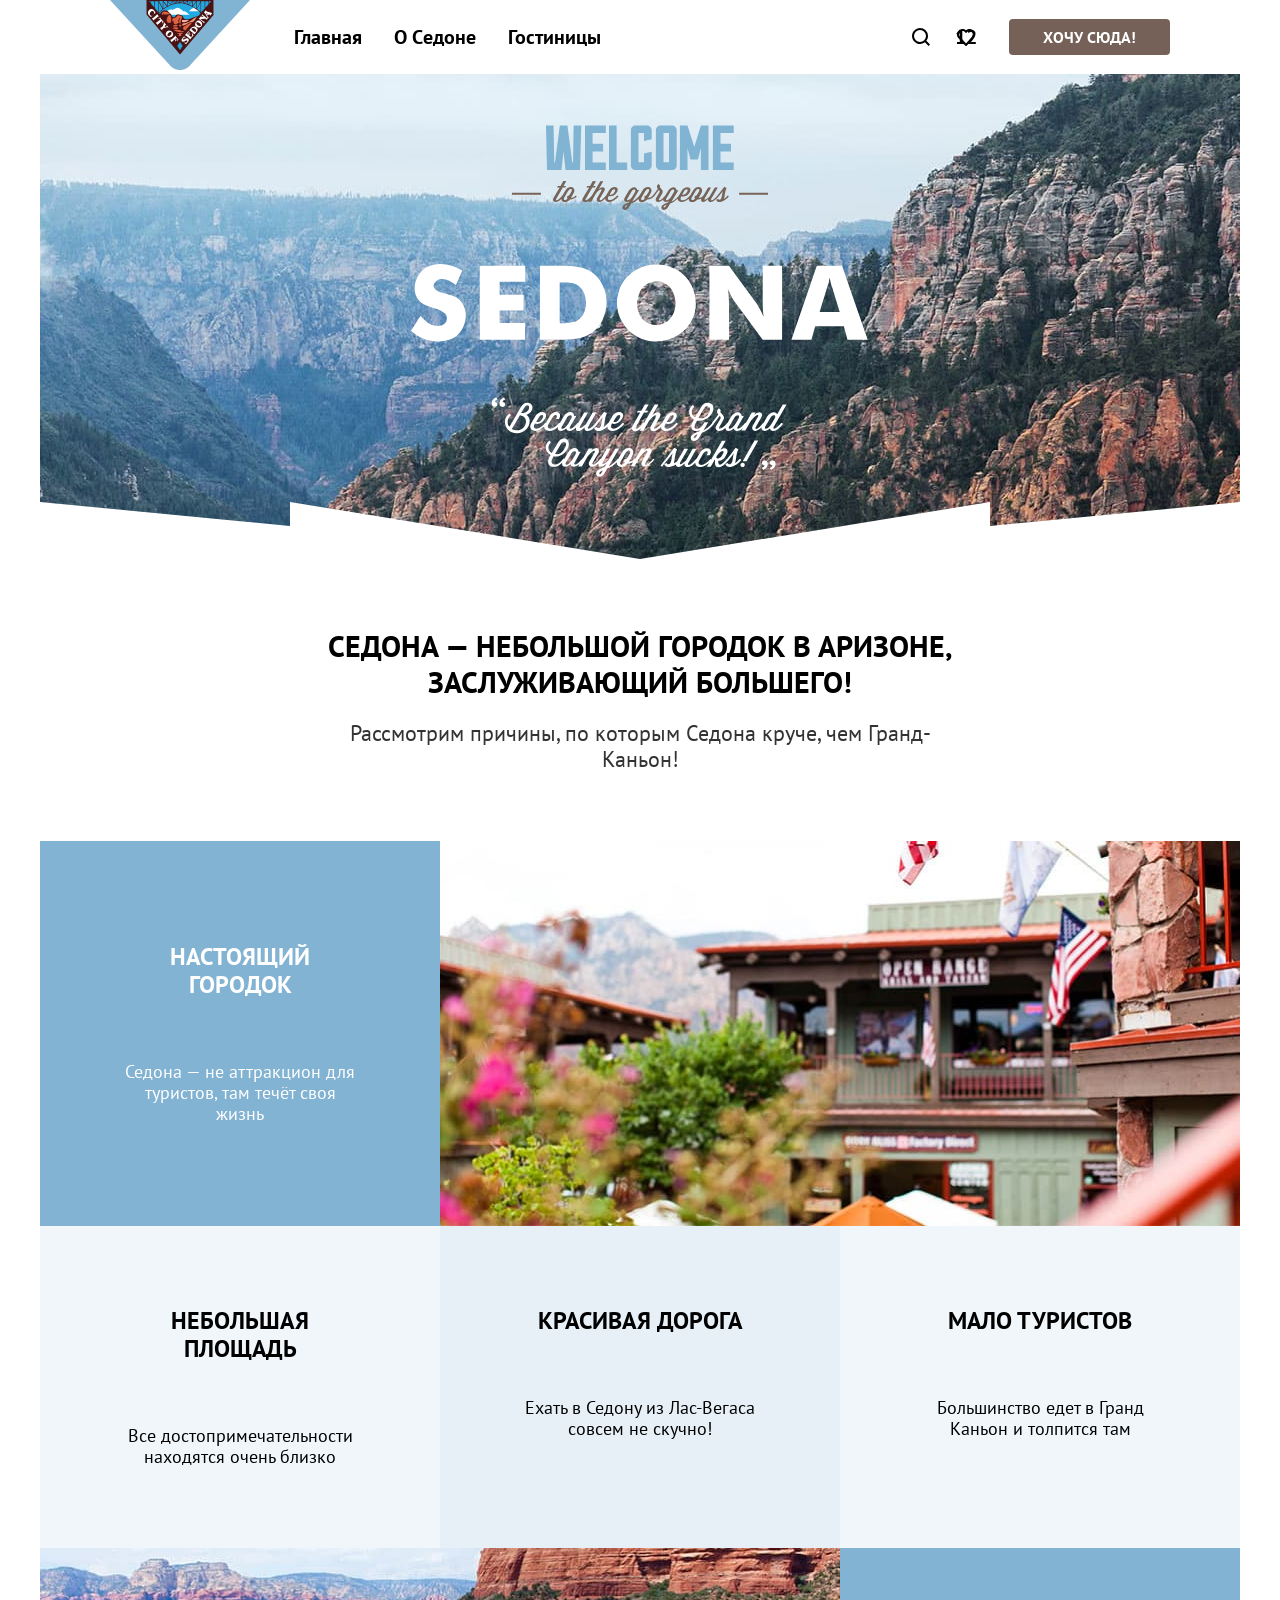
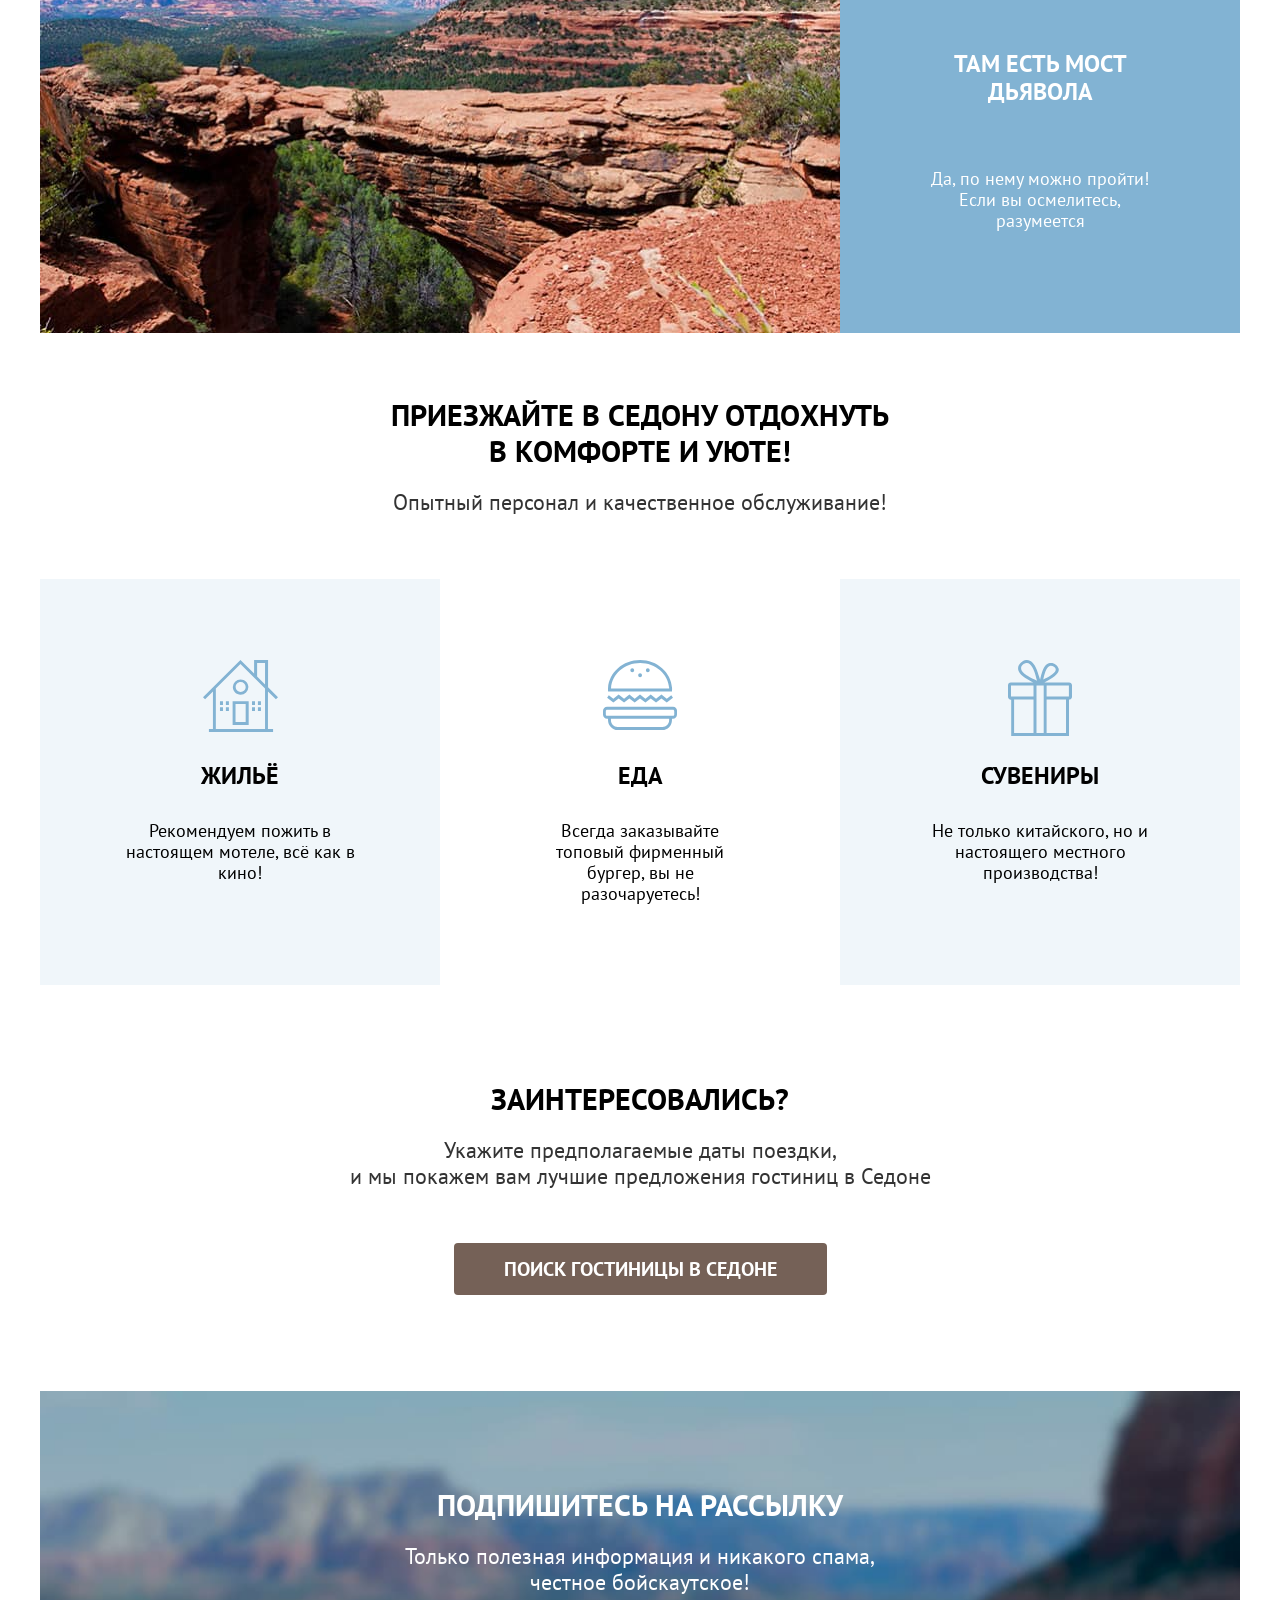
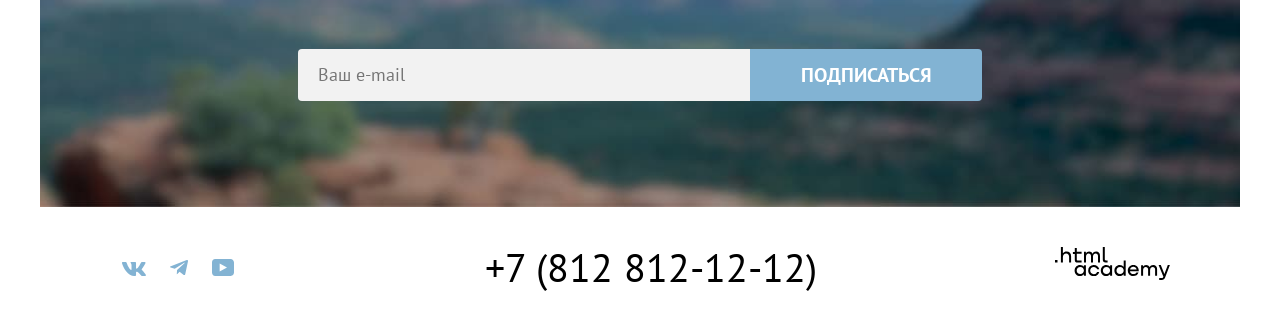
==== index.html @ 7661e256 "Добавляет декоративные элементы (8, частично)" ====
<!DOCTYPE html>
<html lang="ru">

  <head>
    <meta charset="utf-8">
    <title>HTML Academy: Седона</title>
    <link rel="stylesheet" href="styles/styles.css">
  </head>

  <body>
    <div class="page-container">
      <header class="page-header">
        <nav class="header-navigation">
          <a class="navigation-logo" href="index.html" title="Переход на главную страницу">
            <img class="navigation-logo-image" src="images/header/logo-sedona.svg" width="140" height="70"
              alt="Логотип города Седона">
          </a>
          <ul class="navigation-list">
            <li class="navigation-item">
              <a class="navigation-link navigation-link-current" href="index.html" title="Вы на главной странице">
                Главная
              </a>
            </li>
            <li class="navigation-item">
              <a class="navigation-link" href="#">
                О Cедоне
              </a>
            </li>
            <li class="navigation-item">
              <a class="navigation-link" href="catalog.html">
                Гостиницы
              </a>
            </li>
          </ul>
          <ul class="navigation-list navigation-list-user">
            <li class="navigation-item-user">
              <a class="navigation-link-user navigation-link-user-search" href="#" title="Поиск">
                <span class="visually-hidden">
                  Поиск
                </span>
              </a>
            </li>
            <li class="navigation-item-user">
              <a class="navigation-link-user navigation-link-user-favourites" href="#" title="Перейти в избранное">
                <span class="visually-hidden">
                  Отелей в избранном
                </span>
                <span class="notification-badge">
                  12
                </span>
              </a>
            </li>
            <li class="navigation-item-user">
              <a class="navigation-link-user navigation-link-user-goto" href="#">
                Хочу сюда!
              </a>
            </li>
          </ul>
        </nav>
      </header>
      <main class="main-container main-index">
        <h1 class="visually-hidden">
          Седона
        </h1>
        <section class="hero-section">
          <h2 class="visually-hidden">
            Приветствие
          </h2>
          <img class="hero-section-image" src="images/index/welcome.svg" width="458" height="352"
            alt="Welcome to the gorgeous Sedona, because the Grand Canyon sucks!">
        </section>

        <section class="advantages">
          <h2 class="visually-hidden">
            Преимущества города Седоны
          </h2>
          <div class="describes-advantages-container">
            <p class="section-describes">
              Седона — небольшой городок в Аризоне, заслуживающий большего!
            </p>
            <p class="section-text">
              Рассмотрим причины, по которым Седона круче, чем Гранд-Каньон!
            </p>
          </div>

          <ul class="advantages-list">
            <li class="advantages-item advantages-item-image">
              <div class="advantages-container">
                <h3 class="advantages-subtitle function-color">
                  Настоящий городок
                </h3>
                <p class="advantages-description function-color">
                  Седона — не аттракцион для туристов, там течёт своя жизнь
                </p>
              </div>
              <img class="advantages-image-street" src="images/index/street-sedona.jpg" width="800" height="385"
                alt="Крыши домов на фоне гор">
            </li>
            <li class="advantages-item">
              <h3 class="advantages-subtitle">
                Небольшая площадь
              </h3>
              <p class="advantages-description">
                Все достопримечательности находятся очень близко
              </p>
            </li>
            <li class="advantages-item">
              <h3 class="advantages-subtitle">
                Красивая дорога
              </h3>
              <p class="advantages-description">
                Ехать в Седону из Лас-Вегаса совсем не скучно!
              </p>
            </li>
            <li class="advantages-item">
              <h3 class="advantages-subtitle">
                Мало туристов
              </h3>
              <p class="advantages-description">
                Большинство едет в Гранд Каньон и толпится там
              </p>
            </li>
            <li class="advantages-item advantages-item-image advantages-item-bridge">
              <div class="advantages-container">
                <h3 class="advantages-subtitle function-color">
                  Там есть мост дьявола
                </h3>
                <p class="advantages-description function-color">
                  Да, по нему можно пройти! Если вы осмелитесь, разумеется
                </p>
              </div>
              <img class="advantages-image-bridge" src="images/index/bridge-devil.jpg" width="800" height="385"
                alt="Каньон и горы">
            </li>
          </ul>
        </section>

        <section class="infrastructure">
          <h2 class="visually-hidden">
            Инфраструктура города Седоны
          </h2>
          <div class="describes-infrastructure-container">
            <p class="section-describes">
              Приезжайте в Седону отдохнуть в комфорте и уюте!
            </p>
            <p class="section-text">
              Опытный персонал и качественное обслуживание!
            </p>
          </div>
          <ul class="infrastructure-list">
            <li class="infrastructure-item infrastructure-item-house">
              <h3 class="infrastructure-subtitle">
                Жильё
              </h3>
              <p class="infrastructure-description">
                Рекомендуем пожить в настоящем мотеле, всё как в кино!
              </p>
            </li>
            <li class="infrastructure-item infrastructure-item-food">
              <h3 class="infrastructure-subtitle">
                Еда
              </h3>
              <p class="infrastructure-description">
                Всегда заказывайте топовый фирменный бургер, вы не разочаруетесь!
              </p>
            </li>
            <li class="infrastructure-item infrastructure-item-present">
              <h3 class="infrastructure-subtitle">
                Сувениры
              </h3>
              <p class="infrastructure-description">
                Не только китайского, но и настоящего местного производства!
              </p>
            </li>
          </ul>
        </section>

        <section class="search">
          <h2 class="visually-hidden">
            Поиск гостиницы в Седоне
          </h2>
          <div class="describes-search-container">
            <p class="section-describes">
              Заинтересовались?
            </p>
            <p class="section-text">
              Укажите предполагаемые даты поездки, <br>и мы покажем вам лучшие предложения гостиниц в Седоне</br>
            </p>
            <button class="button search-button" type="button">
              Поиск гостиницы в Седоне
            </button>
          </div>
        </section>

      </main>

      <footer class="mailing-footer">
        <section class="mailing">
          <h2 class="visually-hidden">
            Рассылка
          </h2>
          <p class="section-describes function-color">
            Подпишитесь на рассылку
          </p>
          <p class="section-text function-color">
            Только полезная информация и никакого спама, <br>честное бойскаутское!</br>
          </p>
          <form class="mailing-form" action="https://echo.htmlacademy.ru/" method="post">
            <input type="email" name="login" placeholder="Ваш e-mail" required>
            <button class="button mailing-button" type="submit">
              Подписаться
            </button>
          </form>

        </section>

        <section class="footer-socials">
          <h2 class="visually-hidden">
            Полезные контакты
          </h2>
          <div class="footer-socials-container">
            <ul class="footer-socials-list">
              <li class="footer-socials-item">
                <a class="footer-socials-link link-vkontakte" href="https://vk.com/htmlacademy" title="Вконтакте">
                  <svg aria-hidden="true" focusable="false" width="24" height="14" viewBox="0 0 24 14" fill="none"
                    xmlns="http://www.w3.org/2000/svg">
                    <path xmlns="http://www.w3.org/2000/svg" fill="#83b3d3" fill-rule="evenodd"
                      d="M23.45.95c.17-.55 0-.95-.8-.95h-2.62c-.67 0-.98.35-1.14.73 0 0-1.34 3.2-3.23 5.27-.61.6-.89.8-1.22.8-.17 0-.42-.2-.42-.74V.95c0-.66-.18-.95-.74-.95H9.15c-.42 0-.67.3-.67.6 0 .61.95.76 1.05 2.5v3.8c0 .84-.16.99-.5.99-.88 0-3.05-3.21-4.33-6.89-.25-.71-.5-1-1.17-1H.9C.15 0 0 .35 0 .73c0 .68.89 4.07 4.14 8.55C6.32 12.34 9.38 14 12.16 14c1.67 0 1.88-.37 1.88-1v-2.32c0-.73.16-.88.69-.88.38 0 1.05.2 2.61 1.67C19.11 13.22 19.4 14 20.41 14h2.62c.75 0 1.13-.37.91-1.1-.24-.72-1.09-1.77-2.21-3.02-.62-.7-1.53-1.47-1.81-1.86-.4-.49-.28-.7  0-1.14 0 0 3.2-4.43 3.53-5.93"
                      clip-rule="evenodd" />
                  </svg>
                  <span class="visually-hidden">
                    Иконка Вконтакте
                  </span>
                </a>
              </li>
              <li class="footer-socials-item">
                <a class="footer-socials-link link-telegram" href="https://t.me/htmlacademy" title="Телеграмм">
                  <svg aria-hidden="true" focusable="false" width="18" height="16" viewBox="0 0 18 16" fill="none"
                    xmlns="http://www.w3.org/2000/svg">
                    <path xmlns="http://www.w3.org/2000/svg" fill="#83b3d3"
                      d="M16.79.1.84 6.25c-1.09.43-1.08 1.04-.2 1.31l4.1 1.28 9.47-5.98c.44-.27.85-.12.52.18L7.05 9.96l-.28 4.22c.41 0 .6-.19.83-.41l1.99-1.93 4.13 3.05c.77.42 1.31.2 1.5-.7l2.72-12.8c.28-1.12-.43-1.62-1.16-1.3" />
                  </svg>
                  <span class="visually-hidden">
                    Иконка Телеграмм
                  </span>
                </a>
              </li>
              <li class="footer-socials-item">
                <a class="footer-socials-link link-youtube" href="https://www.youtube.com/user/htmlacademyru"
                  title="Ютуб">
                  <svg aria-hidden="true" focusable="false" width="22" height="17" viewBox="0 0 22 17" fill="none"
                    xmlns="http://www.w3.org/2000/svg">
                    <path xmlns="http://www.w3.org/2000/svg" fill="#83b3d3"
                      d="M18.6 0H3.18C1.31 0 0 1.6 0 3.4v10.1C0 15.4 1.31 17 3.17 17h15.66c1.64 0 3.17-1.6 3.17-3.4V3.4C21.78 1.6 20.47 0 18.6 0M7.67 12.54V4.46L15 8.5z" />
                  </svg>
                  <span class="visually-hidden">
                    Иконка Ютуб
                  </span>
                </a>
              </li>
            </ul>
            <p class="footer-phone">
              <a class="footer-phone-link" href="tel:88128121212">
                +7 (812 812-12-12)
              </a>
            </p>
            <p class="footer-logo">
              <a class="footer-logo-link" href="https://htmlacademy.ru/intensive/htmlcss">
                <svg class="logo-icon" aria-hidden="true" focusable="false" width="115" height="33" viewBox="0 0 115 33" fill="none"
                  xmlns="http://www.w3.org/2000/svg">
                  <path xmlns="http://www.w3.org/2000/svg" fill="#000"
                    d="M0 12.9v2.6h2.5v-2.6zM11.6 4.5c-1.6 0-2.8.7-3.6 1.7h-.1V0h-2v15.5h2v-5.3c0-2.1 1.3-3.6 3.3-3.6 1.8 0 2.9 1.4 2.9 3.2v5.7h2V9.4c.1-3-1.8-4.9-4.5-4.9M26.6 4.8h-4.8V1.1h-2v3.8h-1.9v2h1.9v6c0 1.7 1 2.7 2.7 2.7h4.1v-2h-3.7c-.7 0-1.1-.4-1.1-1.1V6.8h4.8zM41.1 4.6c-1.6 0-2.9.8-3.5 2.1h-.1c-.6-1.2-1.8-2.1-3.4-2.1-1.4 0-2.5.8-3.1 1.8h-.1V4.8H29v10.6h2V10c0-2 1-3.5 2.6-3.5 1.5 0 2.4 1 2.4 2.6v6.3h2V9.8c0-2.4 1.4-3.3 2.6-3.3 1.5 0 2.4 1 2.4 2.6v6.3h2V8.9c.1-2.5-1.4-4.3-3.9-4.3M47.8 12.7c0 1.7 1 2.7 2.8 2.7h2v-2h-1.7c-.7 0-1.1-.4-1.1-1.1V0h-2zM28.9 19.7c-.9-1.1-2.2-1.8-3.9-1.8-3.1 0-5.4 2.3-5.4 5.6s2.3 5.6 5.4 5.6c1.8 0 3-.8 3.8-1.9h.1v1.6h2V18.2h-2zm-3.6 7.4c-2.2 0-3.6-1.6-3.6-3.6s1.4-3.6 3.6-3.6 3.6 1.6 3.6 3.6c0 1.9-1.4 3.6-3.6 3.6M44.2 22c-.5-2.4-2.6-4.1-5.4-4.1a5.4 5.4 0 0 0-5.6 5.6c0 3.1 2.2 5.6 5.6 5.6 2.8 0 4.9-1.8 5.4-4.2h-2.1a3.4 3.4 0 0 1-3.3 2.3c-2.2 0-3.6-1.6-3.6-3.6s1.4-3.6 3.6-3.6c1.6 0 2.8 1 3.3 2.2h2.1zM55.1 19.7c-.9-1.1-2.2-1.8-3.9-1.8-3.1 0-5.4 2.3-5.4 5.6s2.3 5.6 5.4 5.6c1.8 0 3-.8 3.8-1.9h.1v1.6h2V18.2h-2zm-3.6 7.4c-2.2 0-3.6-1.6-3.6-3.6s1.4-3.6 3.6-3.6 3.6 1.6 3.6 3.6c0 1.9-1.5 3.6-3.6 3.6M68.7 19.8c-.9-1.1-2.2-1.9-3.9-1.9-3.1 0-5.4 2.3-5.4 5.6s2.2 5.6 5.4 5.6c1.7 0 3-.8 3.8-1.8h.1v1.5h2V13.4h-2zm-3.6 7.3c-2.2 0-3.6-1.6-3.6-3.6s1.4-3.6 3.6-3.6 3.6 1.6 3.6 3.6c-.1 2-1.5 3.6-3.6 3.6M78.3 17.9c-3.3 0-5.5 2.5-5.5 5.6 0 3 2.1 5.6 5.5 5.6 2.5 0 4.5-1.3 5.2-3.6h-2.1c-.5 1-1.6 1.6-3 1.6-1.9 0-3.3-1.3-3.4-2.9h8.8c.2-3.6-2-6.3-5.5-6.3m0 1.9c1.7 0 3 1 3.3 2.6h-6.5c.3-1.5 1.5-2.6 3.2-2.6M98.2 17.9c-1.6 0-2.9.8-3.6 2h-.1c-.6-1.2-1.8-2-3.4-2-1.4 0-2.5.7-3.1 1.8v-1.5h-1.9v10.6h2v-5.4c0-2 1-3.4 2.6-3.5 1.5 0 2.4 1 2.4 2.6v6.3h2v-5.6c0-2.4 1.4-3.3 2.6-3.3 1.5 0 2.4 1 2.4 2.6v6.3h2v-6.5c.1-2.6-1.4-4.4-3.9-4.4M109.4 27l-3.6-8.9h-2.2l4.8 11.6c-.3.9-.7 1.2-1.7 1.2h-2.5v2h2.5c1.8 0 2.8-.8 3.5-2.6l4.7-12.2h-2.1z" />
                  </svg>
                    <span class="visually-hidden">
                    Логотип HTML Academy
                  </span>
              </a>
            </p>
          </div>
        </section>

      </footer>
    </div>
  </body>

</html>
---- styles/styles.css ----
@font-face {
  font-family: "PT Sans";
  font-style: normal;
  font-weight: 400;
  src: url("../fonts/ptsans-400.woff2") format("woff2");
  font-display: swap;
}

@font-face {
  font-family: "PT Sans";
  font-style: normal;
  font-weight: 700;
  src: url("../fonts/ptsans-700.woff2") format("woff2");
  font-display: swap;
}

/*Стики-футер*/
html {
  height: 100%;
}

body {
  height: 100%;
  margin: 0;
}

.visually-hidden {
  position: absolute;
  width: 1px;
  height: 1px;
  margin: -1px;
  padding: 0;
  border: 0;
  clip: rect(0 0 0 0);
  overflow: hidden;
}

.page-container {
  display: flex;
  flex-direction: column;
  min-height: 100%;
  width: 1200px;
  white-space: wrap;
  overflow-wrap: break-word;
  margin: 0 auto;
  padding: 0;
}

.main-container {
  flex-grow: 1;
}

body {
  font-family: "PT Sans", sans-serif;
  font-weight: 400;
  font-style: normal;
  font-size: 18px;
  line-height: 21px;
  background-color: #ffffff;
  color: #000000;
}

/* Кнопки */
.button {
  font-family: inherit;
  font-size: 20px;
  line-height: 36px;
  font-weight: 700;
  text-align: center;
  color: #ffffff;
  text-decoration: none;
  text-transform: uppercase;
  background-color: #82b3d3;
  cursor: pointer;

  display: block;

}



/* Шапка с навигацией */

.page-header {
  background-color: #ffffff;
  color: #000000;
}


.header-navigation {
  display: grid;
  grid-template-columns: 140px 1fr auto;
  margin: 0;
  padding: 0 70px;
  column-gap: 28px;
}

.navigation-list {
  display: flex;
  flex-wrap: wrap;
  align-items: center;
  padding: 0;
  margin: 0;
  list-style-type: none;

}

.navigation-list-user {
  justify-content: flex-end;
}

.navigation-link,
.navigation-link-user {
  font-weight: 700;
  font-size: 20px;
  line-height: 24px;
  background-color: #ffffff;
  color: #000000;
  text-align: center;
  text-decoration: none;
  display: block;
  box-sizing: border-box;
  padding: 20px 16px;
}

.navigation-link-user {
  box-sizing: border-box;
  min-width: 44px;
  min-height: 44px;
  padding: 22px 12px;
}

.navigation-link-user-favourites {
  margin-right: 20px;
}

.navigation-link-user-search {
  background-image: url("../images/header/loupe.svg");
  background-repeat: no-repeat;
  background-position: center;
}

.navigation-link-user-favourites {
  background-image: url("../images/header/favourites.svg");
  background-repeat: no-repeat;
  background-position: center;
}

.navigation-link-user-goto {
  font-size: 16px;
  line-height: 20px;
  color: #ffffff;
  background-color: #756157;
  border-radius: 4px;
  text-transform: uppercase;
  padding: 8px 34px;
  align-items: center;
  min-height: 36px;
}

/* ОСНОВНОЙ КОНТЕНТ */

.hero-section {
  text-align: center;
  padding: 51px 371px 82px 371px;
}

.hero-section-image {
  vertical-align: middle;
}

/* Фоновая картинка в херо блоке */
.hero-section {
  background-image: url("../images/index/collar-index.svg"), url("../images/index/index-photo.jpg");
  background-color: #909ba2;
  color: #000000;
  background-repeat: no-repeat, no-repeat;
  background-attachment: scroll, scroll;
  background-position: bottom, center;
  background-size: 100%, cover;
}

/* Призывы к действию */
.section-describes {
  font-weight: 700;
  font-size: 30px;
  line-height: 36px;
  text-transform: uppercase;
  text-align: center;
  margin: 0;
  margin-bottom: 20px;
}

.section-text {
  font-weight: 400;
  font-size: 22px;
  line-height: 26px;
  color: #333333;
  text-align: center;
  margin: 0;
}

.describes-search-container .section-text {
  margin-bottom: 54px;
}

.describes-advantages-container {
  padding: 69px 274px;
}

.describes-infrastructure-container {
  padding: 64px 346px;
}

.describes-search-container {
  padding: 96px 304px;
}

/* Список: преимущества и сервис */
.advantages-list {
  margin: 0;
  padding: 0;
  display: flex;
  flex-wrap: wrap;
  list-style-type: none;
  /*  align-items: center; */
}

.advantages-item {
  box-sizing: border-box;
  width: 400px;
  padding: 81px 85px;
  margin: 0;
}

.advantages-item-image {
  width: 100%;
  padding: 0;
  display: flex;
}

.advantages-item-bridge {
  flex-direction: row-reverse;
}

.advantages-container {
  box-sizing: border-box;
  width: 400px;
  padding: 102px 85px;
}

.infrastructure-list {
  margin: 0;
  padding: 0;
  display: flex;
  flex-wrap: wrap;
  list-style-type: none;

}

.infrastructure-item {
  box-sizing: border-box;
  width: 400px;
  padding: 183px 85px 81px 85px;
}

.infrastructure-item-house {
  background-image: url("../images/index/house-icon.svg");
  background-repeat: no-repeat;
  background-position: center 81px;
}

.infrastructure-item-food {
  background-image: url("../images/index/food-icon.svg");
  background-repeat: no-repeat;
  background-position: center 81px;
}

.infrastructure-item-present {
  background-image: url("../images/index/present-icon.svg");
  background-repeat: no-repeat;
  background-position: center 81px;
}

.advantages-subtitle,
.infrastructure-subtitle {
  font-weight: 700;
  font-size: 24px;
  line-height: 28px;
  text-transform: uppercase;
  text-align: center;
  margin: 0;
}

.infrastructure-subtitle {
  margin: 0;
  margin-bottom: 30px;
}

.advantages-subtitle {
  margin-bottom: 62px;
}

.advantages-description,
.infrastructure-description {
  font-weight: 400;
  font-size: 18px;
  line-height: 21px;
  text-align: center;
  margin: 0;
}

.advantages-list li:nth-child(4n+1) {
  background-color: #82b3d3;
}

.advantages-list li:nth-child(2n) {
  background-color: rgba(131, 179, 211, 0.12);
}

.advantages-list li:nth-child(3n) {
  background-color: rgba(131, 179, 211, 0.2);
}

.infrastructure-list li:nth-child(odd) {
  background-color: rgba(131, 179, 211, 0.12);
}

.infrastructure-list li:nth-child(even) {
  background-color: #ffffff;
}

.search-button {
  background-color: #756157;
  box-sizing: border-box;
  border: 0;
  border-radius: 4px;
  min-height: 52px;
  padding: 8px 50px;
  margin: 0 auto;
}


/* Подвал сайта */

.mailing,
.mailing-catalog {
  box-sizing: border-box;
  padding: 96px 258px 106px 258px;
}

.mailing-form {
  display: flex;
  flex-wrap: wrap;
  justify-content: center;
}

.mailing .section-text,
.mailing-catalog .section-text {
  margin-bottom: 54px;
}

.mailing-form input,
.mailing-form button {
  border: 0;
  padding: 0;
  max-width: 100%;
}

.mailing-form input {
  background-color: #f2f2f2;
  box-sizing: border-box;
  width: 452px;
  min-height: 52px;
  padding: 14px 20px;
  border-radius: 4px 0 0 4px;
}

.mailing-form button {
  box-sizing: border-box;
  min-width: 232px;
  min-height: 52px;
  padding: 8px 50px;
  border-radius: 0 4px 4px 0;
}

.footer-socials {
  padding: 40px 70px 30px 70px;
}

.footer-socials-container {
  display: flex;
  flex-wrap: wrap;
  justify-content: space-between;
  box-sizing: border-box;
  margin: 0;
}

.footer-socials-list {
  display: flex;
  align-content: center;
  box-sizing: border-box;
  margin: 0;
  padding: 0;
  max-width: 300px;
  list-style-type: none;
}

.footer-socials-item {
  padding: 10px 12px;
}

.footer-phone {
  box-sizing: border-box;
  margin: 0;
  max-width: 335px;
}


.footer-logo {
  box-sizing: border-box;
  max-width: 190px;
  margin: 0;
}

.mailing {
  background-image: url("../images/footer/background-subscribe.jpg");
  background-color: #909ba2;
  background-repeat: no-repeat;
  background-attachment: scroll;
  background-position: center;
  background-size: cover;
}

input[type="email"] {
  font-family: inherit;
  font-weight: 400;
  font-size: 18px;
  line-height: 24px;
  color: #000000;
  text-align: left;
}

.footer-socials {
  background-color: #ffffff;
  color: #000000;
}

.footer-socials-link {
  background-color: #ffffff;
  color: #000000;
  text-decoration: none;
  vertical-align: middle;
}

.footer-phone-link {
  font-weight: 400;
  font-size: 40px;
  line-height: 40px;
  background-color: #ffffff;
  color: #000000;
  text-align: center;
  text-decoration: none;
  text-transform: capitalize;
}

.footer-phone-link:hover {
  color: #756157;
}

.footer-phone-link:focus {
  color: #756157;
}

.footer-phone-link:active {
  color: rgba(117, 97, 87, 0.3);
}

.footer-logo-link {
  background-color: #ffffff;
  color: #000000;
  text-align: center;
  text-decoration: none;
  fill: #000000;
}

.footer-logo-link:hover .logo-icon {
  fill: #756157;
}

.function-color {
  color: #ffffff;
}

/* СТРАНИЦА КАТАЛОГА */
.page-filter {
  background-image: url("../images/catalog/background-filter.jpg");
  background-color: #909ba2;
  color: #ffffff;
  background-repeat: no-repeat;
  background-attachment: scroll;
  background-position: center;
  background-size: cover;
  font-weight: 400;
  font-size: 18px;
  line-height: 23px;
  padding: 35px 70px 70px 70px;
  text-align: left;
}

.inner-title {
  font-weight: 700;
  font-size: 60px;
  line-height: 78px;
  color: inherit;
  margin: 0;
  margin-bottom: 8px;
}

.breadcrumbs-list,
.breadcrumbs-link {
  font-weight: 400;
  font-size: 16px;
  line-height: 21px;
  color: inherit;
  text-align: left;
  text-decoration: none;
}

.breadcrumbs-link {
  display: block;
  min-width: 13px;
  min-height: 15px;
}

.breadcrumbs-link-index {
  background-image: url("../images/catalog/house-icon-catalog.svg");
  background-repeat: no-repeat;
  background-position: center;
  background-size: 12px 12px;
  /* background-size: 13px 15px; */
}

.breadcrumbs-link-catalog {
  padding-left: 28px;
  background-image: url("../images/catalog/arrow-right.svg");
  background-repeat: no-repeat;
  background-position: 10px center;
  background-size: 7px 9px;
}

.breadcrumbs-list {
  display: flex;
  flex-wrap: wrap;
  align-items: center;
  padding: 0;
  margin: 0;
  margin-bottom: 40px;
  list-style-type: none;
}

.filter {
  display: flex;
  flex-wrap: wrap;
}

.catalog-filter-group {
  display: flex;
  flex-direction: column;
  margin: 0;
  padding: 0;
  border: 0;
  margin-right: 70px;
}

.catalog-filter-group-price {
  margin-left: auto;
  margin-right: 70px;
}

.number-container {
  display: grid;
  grid-template-columns: repeat(2, 143px);
  grid-template-rows: 48px;
  grid-column-gap: 2px;
  width: 288px;
}

.button-catalog {
  cursor: pointer;
}

.button-catalog-container .button-catalog {
  display: block;
}

.button-catalog-container {
  margin-top: 56px;
}

.catalog-filter-title {
  font-weight: 700;
  font-size: 20px;
  line-height: 24px;
  color: inherit;
  margin-bottom: 32px;
}

input[type="number"] {
  font-family: inherit;
  font-weight: 400;
  font-size: 18px;
  line-height: 24px;
  color: #000000;
  text-align: left;
  box-sizing: border-box;
  width: 143px;
  height: 48px;
  margin: 0;
  border: 0;
}

input[value="0"],
input[value="9000"] {
  font-weight: 700;
  font-size: 18px;
  line-height: 24px;
  color: #000000;
  background-color: #f2f2f2;
  text-align: left;
  padding: 12px 20px;
}

input[value="0"] {
  border-radius: 4px 0 0 4px;
}

input[value="9000"] {
  border-radius: 0 4px 4px 0;
}

/* Вид представления карточек */
.sort-card-container {
  padding: 50px 70px 60px 70px;
}

.sorting-container {
  color: #000000;
  background-color: #ffffff;
  display: flex;
  flex-wrap: wrap;
  justify-content: space-between;
  padding: 0;
  margin: 0;
  margin-bottom: 40px;
}

.results-search {
  font-weight: 700;
  font-size: 30px;
  line-height: 36px;
  display: block;
  padding: 6px 0;
  margin: 0;
  margin-right: auto;
  text-transform: uppercase;
}

.sort-price {
  font-weight: 400;
  font-size: 18px;
  line-height: 21px;
  color: #333333;
  box-sizing: border-box;
  padding: 14px 20px;
  margin: 0;
  margin-right: 70px;
  border: 2px solid #e5e5e5;
  border-radius: 4px;
  width: 292px;
}

.sort-view-list {
  list-style-type: none;
  display: grid;
  grid-template-columns: repeat(3, 48px);
  column-gap: 8px;
  align-items: center;
  justify-content: center;
  margin: 0;
  padding: 0;

}

.sort-view-link-button {
  color: #000000;
  background-color: #ffffff;
  text-decoration: none;
  display: inline-block;
  box-sizing: border-box;
  height: 48px;
  border: 2px solid #e5e5e5;
  border-radius: 4px;
  padding: 14px 12px;

}

.card {
  margin-bottom: 80px;
}

/* Кнопки на странице каталога*/
.button-catalog {
  font-family: inherit;
  font-size: 16px;
  line-height: 20px;
  font-weight: 700;
  text-align: center;
  color: #ffffff;
  text-decoration: none;
  text-transform: uppercase;
  border: 0;
  border-radius: 4px;
  box-sizing: border-box;
}

.button-catalog-favourites {
  background-color: #82b3d3;
  padding: 8px 20px;
}

.button-catalog-choice {
  background-color: #7db54f;
  padding: 8px 18px;
}

.button-use {
  background-color: #82b3d3;
  padding: 8px 26px;
  width: 192px;
  min-height: 36px;
  margin-bottom: 32px;
}

.button-reset {
  background-color: transparent;
  border: none;
  padding: 8px 26px;
  width: 192px;
  min-height: 36px;
}

.sort-view-link-button-choice {
  border: 2px solid #000000;
}

/* Карточки гостиниц */
.card-list {
  list-style-type: none;
  display: grid;
  grid-template-columns: repeat(3, 340px);
  gap: 20px;
  margin: 0;
  padding: 0;
}

.card-item {
  box-sizing: border-box;
  width: 342px;
  margin: 0;
  padding: 20px;
  border: 1px solid #e5e5e5;
  border-radius: 4px;
  display: grid;
  grid-template-columns: 300px;
  row-gap: 16px;
}

.card-image-name-link {
  grid-column: 1/-1;
}

.card-image {
  background-color: #e5e5e5;
  display: block;
}

.card-description-name-link {
  text-decoration: none;
  grid-column: 1/-1;
  grid-row: 2/3;
}

.card-description-name {
  margin: 0;
  font-weight: 700;
  background-color: #ffffff;
  color: #000000;
  font-size: 24px;
  line-height: 28px;
}

.description-container {
  display: grid;
  grid-template-columns: repeat(2, 140px);
  column-gap: 20px;
  row-gap: 16px;
  align-self: end;
}

.card-description-housing {
  grid-column: 1/2;
  grid-row: 1/2;
  color: #333333;
}

.card-description-price {
  grid-column: 2/3;
  grid-row: 1/2;
  color: #333333;
  text-align: right;
}

.card-title-link {
  grid-column: 1/2;
  grid-row: 2/3;
  background-color: #756157;
  box-sizing: border-box;
  padding: 8px 26px;
  border-radius: 4px;
  align-self: start;
}

.button-catalog-favourites,
.button-catalog-choice {
  grid-column: 2/3;
  grid-row: 2/3;
  align-self: start;
}

.rating-star {
  grid-column: 1/2;
  grid-row: 3/4;
}

.rating-value {
  grid-column: 2/3;
  grid-row: 3/4;
  font-size: 16px;
  line-height: 20px;
  text-transform: uppercase;
  text-align: center;
  box-sizing: border-box;
  padding: 8px 22px;
  border-radius: 4px;
}

/* Пагинация*/
.pagination-list {
  list-style-type: none;
  display: flex;
  flex-wrap: wrap;
  gap: 8px;
  margin: 0;
  padding: 0;
}

.pagination-link {
  font-weight: 700;
  font-size: 20px;
  line-height: 36px;
  color: #ffffff;
  background-color: #82b3d3;
  text-decoration: none;
  text-align: center;
  display: block;
  box-sizing: border-box;
  padding: 11px 18px;
  height: 60px;
  width: 60px;
  border-radius: 4px;
}

.pagination-link-current {
  color: #000000;
  background-color: #f2f2f2;
  text-decoration: none;
}

/*Подвал каталога*/
.mailing-text-catalog {
  color: #000000;
  background-color: #ffffff;
  font-size: 30px;
  line-height: 36px;
  font-weight: 700;
}

.mailing-description-catalog {
  color: #333333;
  background-color: #ffffff;
  font-size: 22px;
  line-height: 26px;
  font-weight: 400;
}
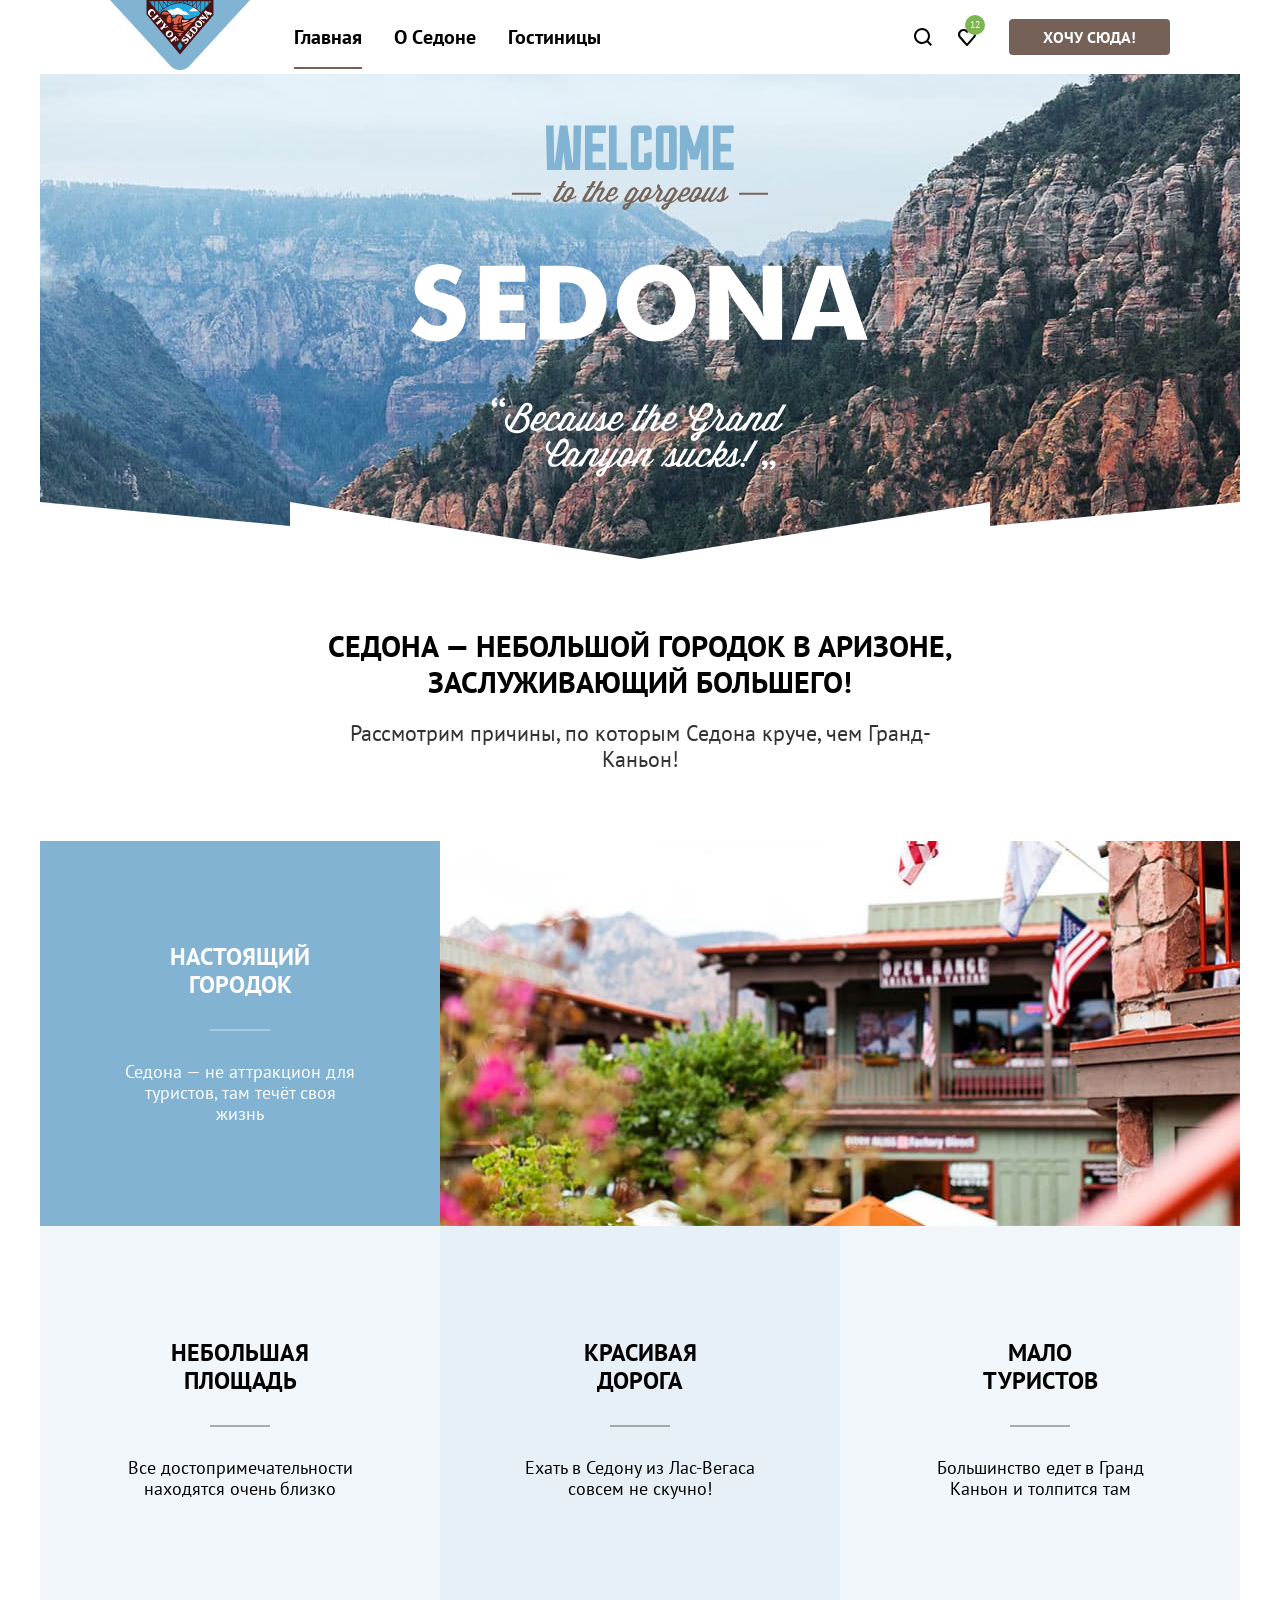
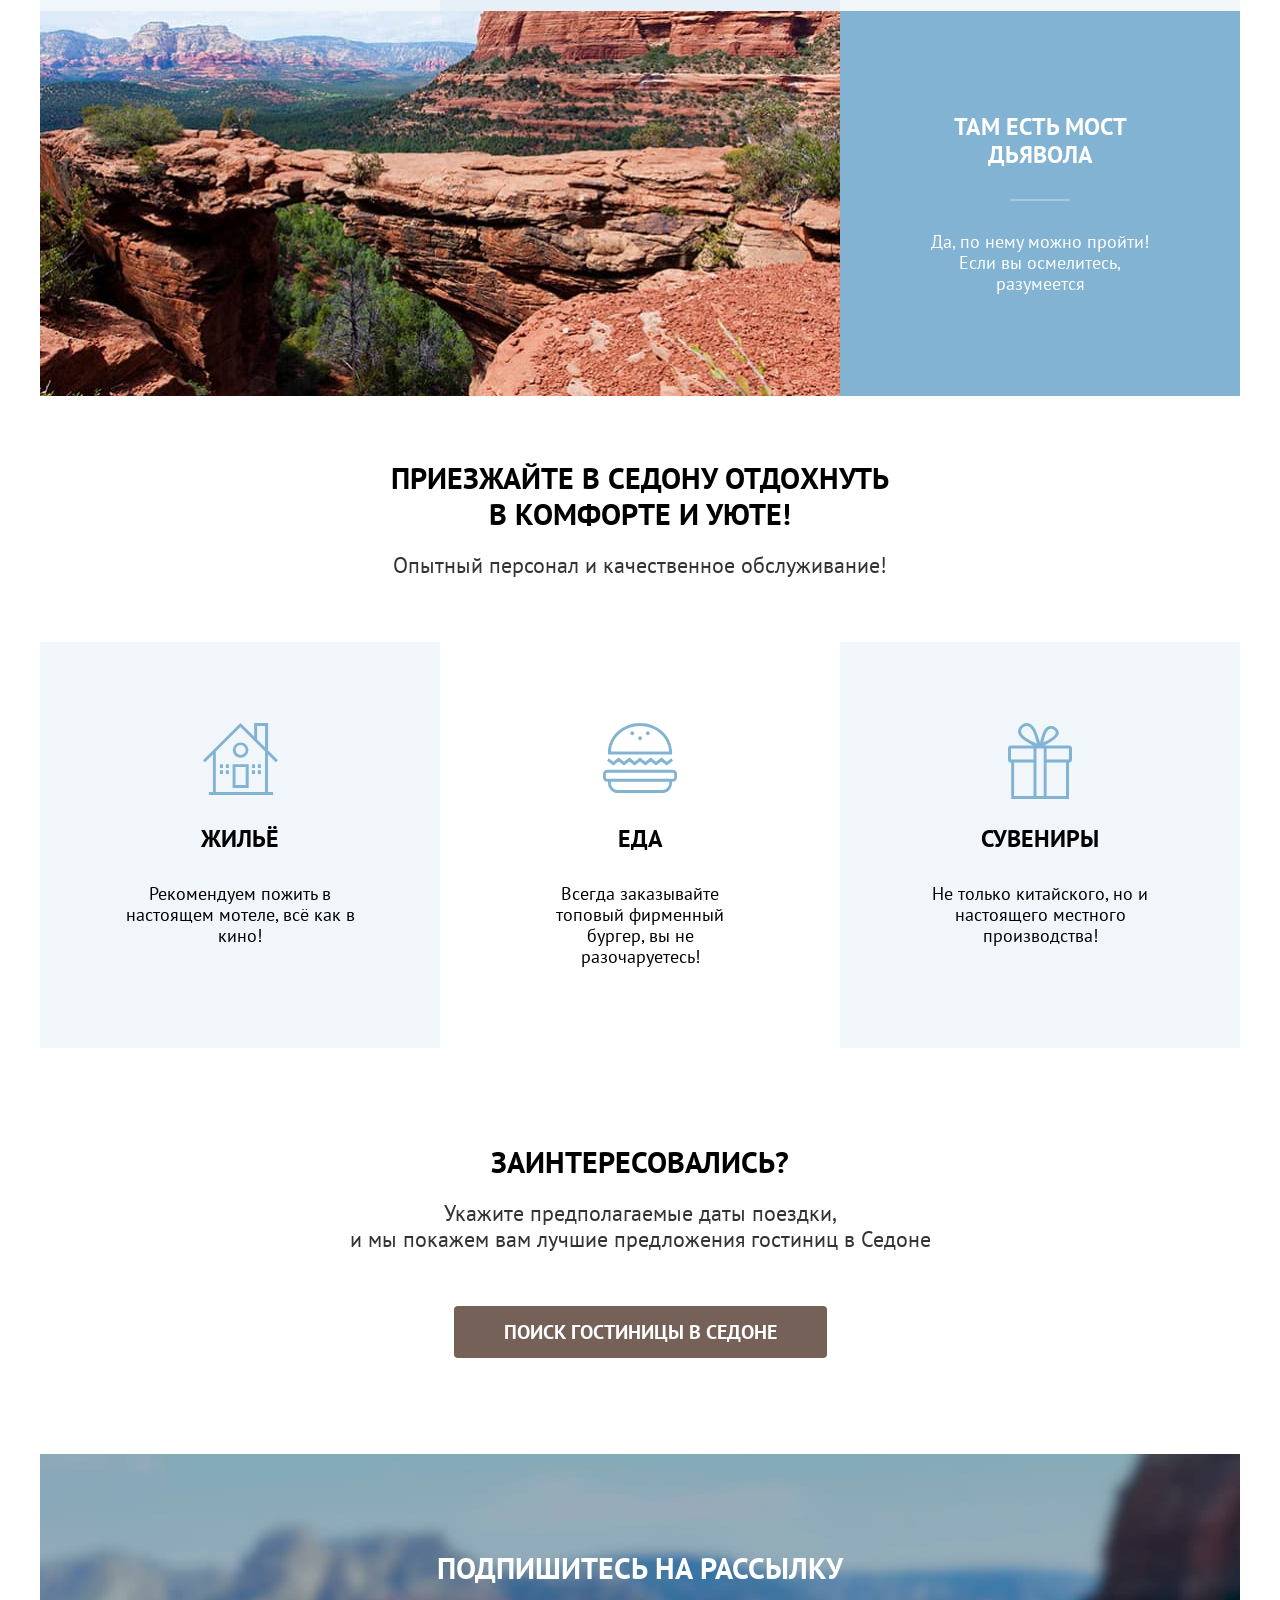
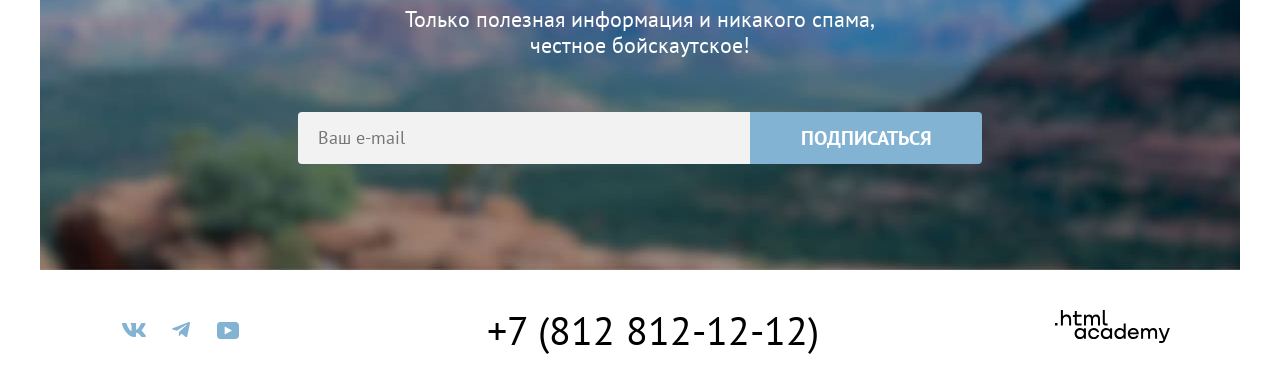
==== commit 45e90ca6: "Добавляет декоративные элементы (состояния)" ====
--- a/index.html
+++ b/index.html
@@ -5,6 +5,7 @@
     <meta charset="utf-8">
     <title>HTML Academy: Седона</title>
     <link rel="stylesheet" href="styles/styles.css">
+      <link rel="icon" href="favicon.ico" sizes="32x32">
   </head>
 
   <body>
@@ -16,7 +17,7 @@
               alt="Логотип города Седона">
           </a>
           <ul class="navigation-list">
-            <li class="navigation-item">
+            <li class="navigation-item current-index">
               <a class="navigation-link navigation-link-current" href="index.html" title="Вы на главной странице">
                 Главная
               </a>
@@ -100,23 +101,23 @@
               <h3 class="advantages-subtitle">
                 Небольшая площадь
               </h3>
-              <p class="advantages-description">
+              <p class="advantages-description description-text">
                 Все достопримечательности находятся очень близко
               </p>
             </li>
             <li class="advantages-item">
               <h3 class="advantages-subtitle">
-                Красивая дорога
-              </h3>
-              <p class="advantages-description">
+                Красивая <br> дорога </br>
+              </h3>
+              <p class="advantages-description description-text">
                 Ехать в Седону из Лас-Вегаса совсем не скучно!
               </p>
             </li>
             <li class="advantages-item">
               <h3 class="advantages-subtitle">
-                Мало туристов
-              </h3>
-              <p class="advantages-description">
+                Мало <br> туристов </br>
+              </h3>
+              <p class="advantages-description description-text">
                 Большинство едет в Гранд Каньон и толпится там
               </p>
             </li>
@@ -211,7 +212,6 @@
               Подписаться
             </button>
           </form>
-
         </section>
 
         <section class="footer-socials">
@@ -222,9 +222,9 @@
             <ul class="footer-socials-list">
               <li class="footer-socials-item">
                 <a class="footer-socials-link link-vkontakte" href="https://vk.com/htmlacademy" title="Вконтакте">
-                  <svg aria-hidden="true" focusable="false" width="24" height="14" viewBox="0 0 24 14" fill="none"
+                  <svg class="vkontakte-icon" aria-hidden="true" focusable="false" width="24" height="14" viewBox="0 0 24 14" fill="none"
                     xmlns="http://www.w3.org/2000/svg">
-                    <path xmlns="http://www.w3.org/2000/svg" fill="#83b3d3" fill-rule="evenodd"
+                    <path xmlns="http://www.w3.org/2000/svg" fill-rule="evenodd"
                       d="M23.45.95c.17-.55 0-.95-.8-.95h-2.62c-.67 0-.98.35-1.14.73 0 0-1.34 3.2-3.23 5.27-.61.6-.89.8-1.22.8-.17 0-.42-.2-.42-.74V.95c0-.66-.18-.95-.74-.95H9.15c-.42 0-.67.3-.67.6 0 .61.95.76 1.05 2.5v3.8c0 .84-.16.99-.5.99-.88 0-3.05-3.21-4.33-6.89-.25-.71-.5-1-1.17-1H.9C.15 0 0 .35 0 .73c0 .68.89 4.07 4.14 8.55C6.32 12.34 9.38 14 12.16 14c1.67 0 1.88-.37 1.88-1v-2.32c0-.73.16-.88.69-.88.38 0 1.05.2 2.61 1.67C19.11 13.22 19.4 14 20.41 14h2.62c.75 0 1.13-.37.91-1.1-.24-.72-1.09-1.77-2.21-3.02-.62-.7-1.53-1.47-1.81-1.86-.4-.49-.28-.7  0-1.14 0 0 3.2-4.43 3.53-5.93"
                       clip-rule="evenodd" />
                   </svg>
@@ -235,9 +235,9 @@
               </li>
               <li class="footer-socials-item">
                 <a class="footer-socials-link link-telegram" href="https://t.me/htmlacademy" title="Телеграмм">
-                  <svg aria-hidden="true" focusable="false" width="18" height="16" viewBox="0 0 18 16" fill="none"
+                  <svg class="telegram-icon" aria-hidden="true" focusable="false" width="18" height="16" viewBox="0 0 18 16" fill="none"
                     xmlns="http://www.w3.org/2000/svg">
-                    <path xmlns="http://www.w3.org/2000/svg" fill="#83b3d3"
+                    <path xmlns="http://www.w3.org/2000/svg"
                       d="M16.79.1.84 6.25c-1.09.43-1.08 1.04-.2 1.31l4.1 1.28 9.47-5.98c.44-.27.85-.12.52.18L7.05 9.96l-.28 4.22c.41 0 .6-.19.83-.41l1.99-1.93 4.13 3.05c.77.42 1.31.2 1.5-.7l2.72-12.8c.28-1.12-.43-1.62-1.16-1.3" />
                   </svg>
                   <span class="visually-hidden">
@@ -248,9 +248,9 @@
               <li class="footer-socials-item">
                 <a class="footer-socials-link link-youtube" href="https://www.youtube.com/user/htmlacademyru"
                   title="Ютуб">
-                  <svg aria-hidden="true" focusable="false" width="22" height="17" viewBox="0 0 22 17" fill="none"
+                  <svg class="youtube-icon"  aria-hidden="true" focusable="false" width="22" height="17" viewBox="0 0 22 17" fill="none"
                     xmlns="http://www.w3.org/2000/svg">
-                    <path xmlns="http://www.w3.org/2000/svg" fill="#83b3d3"
+                    <path xmlns="http://www.w3.org/2000/svg"
                       d="M18.6 0H3.18C1.31 0 0 1.6 0 3.4v10.1C0 15.4 1.31 17 3.17 17h15.66c1.64 0 3.17-1.6 3.17-3.4V3.4C21.78 1.6 20.47 0 18.6 0M7.67 12.54V4.46L15 8.5z" />
                   </svg>
                   <span class="visually-hidden">
@@ -268,7 +268,7 @@
               <a class="footer-logo-link" href="https://htmlacademy.ru/intensive/htmlcss">
                 <svg class="logo-icon" aria-hidden="true" focusable="false" width="115" height="33" viewBox="0 0 115 33" fill="none"
                   xmlns="http://www.w3.org/2000/svg">
-                  <path xmlns="http://www.w3.org/2000/svg" fill="#000"
+                  <path xmlns="http://www.w3.org/2000/svg"
                     d="M0 12.9v2.6h2.5v-2.6zM11.6 4.5c-1.6 0-2.8.7-3.6 1.7h-.1V0h-2v15.5h2v-5.3c0-2.1 1.3-3.6 3.3-3.6 1.8 0 2.9 1.4 2.9 3.2v5.7h2V9.4c.1-3-1.8-4.9-4.5-4.9M26.6 4.8h-4.8V1.1h-2v3.8h-1.9v2h1.9v6c0 1.7 1 2.7 2.7 2.7h4.1v-2h-3.7c-.7 0-1.1-.4-1.1-1.1V6.8h4.8zM41.1 4.6c-1.6 0-2.9.8-3.5 2.1h-.1c-.6-1.2-1.8-2.1-3.4-2.1-1.4 0-2.5.8-3.1 1.8h-.1V4.8H29v10.6h2V10c0-2 1-3.5 2.6-3.5 1.5 0 2.4 1 2.4 2.6v6.3h2V9.8c0-2.4 1.4-3.3 2.6-3.3 1.5 0 2.4 1 2.4 2.6v6.3h2V8.9c.1-2.5-1.4-4.3-3.9-4.3M47.8 12.7c0 1.7 1 2.7 2.8 2.7h2v-2h-1.7c-.7 0-1.1-.4-1.1-1.1V0h-2zM28.9 19.7c-.9-1.1-2.2-1.8-3.9-1.8-3.1 0-5.4 2.3-5.4 5.6s2.3 5.6 5.4 5.6c1.8 0 3-.8 3.8-1.9h.1v1.6h2V18.2h-2zm-3.6 7.4c-2.2 0-3.6-1.6-3.6-3.6s1.4-3.6 3.6-3.6 3.6 1.6 3.6 3.6c0 1.9-1.4 3.6-3.6 3.6M44.2 22c-.5-2.4-2.6-4.1-5.4-4.1a5.4 5.4 0 0 0-5.6 5.6c0 3.1 2.2 5.6 5.6 5.6 2.8 0 4.9-1.8 5.4-4.2h-2.1a3.4 3.4 0 0 1-3.3 2.3c-2.2 0-3.6-1.6-3.6-3.6s1.4-3.6 3.6-3.6c1.6 0 2.8 1 3.3 2.2h2.1zM55.1 19.7c-.9-1.1-2.2-1.8-3.9-1.8-3.1 0-5.4 2.3-5.4 5.6s2.3 5.6 5.4 5.6c1.8 0 3-.8 3.8-1.9h.1v1.6h2V18.2h-2zm-3.6 7.4c-2.2 0-3.6-1.6-3.6-3.6s1.4-3.6 3.6-3.6 3.6 1.6 3.6 3.6c0 1.9-1.5 3.6-3.6 3.6M68.7 19.8c-.9-1.1-2.2-1.9-3.9-1.9-3.1 0-5.4 2.3-5.4 5.6s2.2 5.6 5.4 5.6c1.7 0 3-.8 3.8-1.8h.1v1.5h2V13.4h-2zm-3.6 7.3c-2.2 0-3.6-1.6-3.6-3.6s1.4-3.6 3.6-3.6 3.6 1.6 3.6 3.6c-.1 2-1.5 3.6-3.6 3.6M78.3 17.9c-3.3 0-5.5 2.5-5.5 5.6 0 3 2.1 5.6 5.5 5.6 2.5 0 4.5-1.3 5.2-3.6h-2.1c-.5 1-1.6 1.6-3 1.6-1.9 0-3.3-1.3-3.4-2.9h8.8c.2-3.6-2-6.3-5.5-6.3m0 1.9c1.7 0 3 1 3.3 2.6h-6.5c.3-1.5 1.5-2.6 3.2-2.6M98.2 17.9c-1.6 0-2.9.8-3.6 2h-.1c-.6-1.2-1.8-2-3.4-2-1.4 0-2.5.7-3.1 1.8v-1.5h-1.9v10.6h2v-5.4c0-2 1-3.4 2.6-3.5 1.5 0 2.4 1 2.4 2.6v6.3h2v-5.6c0-2.4 1.4-3.3 2.6-3.3 1.5 0 2.4 1 2.4 2.6v6.3h2v-6.5c.1-2.6-1.4-4.4-3.9-4.4M109.4 27l-3.6-8.9h-2.2l4.8 11.6c-.3.9-.7 1.2-1.7 1.2h-2.5v2h2.5c1.8 0 2.8-.8 3.5-2.6l4.7-12.2h-2.1z" />
                   </svg>
                     <span class="visually-hidden">
--- a/styles/styles.css
+++ b/styles/styles.css
@@ -72,12 +72,9 @@
   text-transform: uppercase;
   background-color: #82b3d3;
   cursor: pointer;
-
   display: block;
 
 }
-
-
 
 /* Шапка с навигацией */
 
@@ -102,7 +99,6 @@
   padding: 0;
   margin: 0;
   list-style-type: none;
-
 }
 
 .navigation-list-user {
@@ -123,6 +119,18 @@
   padding: 20px 16px;
 }
 
+.navigation-link:hover{
+  color: #756157;
+}
+
+.navigation-link:focus  {
+  color: #756157;
+}
+
+.navigation-link:active {
+  color: rgba(117, 97, 87, 0.3);
+}
+
 .navigation-link-user {
   box-sizing: border-box;
   min-width: 44px;
@@ -132,6 +140,7 @@
 
 .navigation-link-user-favourites {
   margin-right: 20px;
+  position: relative;
 }
 
 .navigation-link-user-search {
@@ -156,6 +165,71 @@
   padding: 8px 34px;
   align-items: center;
   min-height: 36px;
+}
+
+.navigation-link-user-goto:hover {
+  background-color: #615048;
+}
+
+.navigation-link-user-goto:focus {
+  background-color: #615048;
+}
+
+.navigation-link-user-goto:active {
+  background-color: #756157;
+  color: rgba(255, 255, 255, 0.3);
+}
+
+.navigation-link-user-goto:disabled {
+  background-color: #e5e5e5;
+  color: #ffffff;
+}
+
+.current-index {
+  position: relative;
+}
+
+.current-index .navigation-link-current::before {
+  content: "";
+  position: absolute;
+  bottom: 0;
+  background-color: #756257;
+  left: 16px;
+  right: 16px;
+  height: 2px;
+}
+
+.current-inner {
+  position: relative;
+}
+
+.current-inner .navigation-link-current::before {
+  content: "";
+  position: absolute;
+  bottom: 0;
+  background-color: #756257;
+  left: 16px;
+  right: 16px;
+  height: 2px;
+}
+
+.notification-badge {
+  font-size: 10px;
+  font-weight: 400;
+  line-height: 10px;
+  color: #ffffff;
+  display: flex;
+  align-items: center;
+  justify-content: center;
+  position: absolute;
+  left: 20px;
+  top: 0;
+  min-width: 20px;
+  height: 20px;
+  background: #7DB54F;
+  border-radius: 100vh;
+  padding: 1px;
+  box-sizing: border-box;
 }
 
 /* ОСНОВНОЙ КОНТЕНТ */
@@ -223,14 +297,15 @@
   display: flex;
   flex-wrap: wrap;
   list-style-type: none;
-  /*  align-items: center; */
-}
+  }
 
 .advantages-item {
   box-sizing: border-box;
   width: 400px;
-  padding: 81px 85px;
-  margin: 0;
+  min-height: 385px;
+  padding: 112.5px 85px;
+  margin: 0;
+  position: relative;
 }
 
 .advantages-item-image {
@@ -247,6 +322,7 @@
   box-sizing: border-box;
   width: 400px;
   padding: 102px 85px;
+  position: relative;
 }
 
 .infrastructure-list {
@@ -255,7 +331,6 @@
   display: flex;
   flex-wrap: wrap;
   list-style-type: none;
-
 }
 
 .infrastructure-item {
@@ -297,9 +372,10 @@
   margin-bottom: 30px;
 }
 
-.advantages-subtitle {
-  margin-bottom: 62px;
-}
+/* .advantages-subtitle {
+  margin-bottom: 30px;
+  padding-bottom: 30px;
+} */
 
 .advantages-description,
 .infrastructure-description {
@@ -310,6 +386,24 @@
   margin: 0;
 }
 
+.advantages-subtitle::after {
+  content: '';
+    width: 60px;
+  height: 2px;
+  background: rgba(0, 0, 0, 0.3);
+  display: block;
+  margin: 30px auto;
+}
+
+.advantages-container .advantages-subtitle::after {
+content: '';
+  width: 60px;
+  height: 2px;
+  background: rgba(255, 255, 255, 0.3);
+  display: block;
+  margin: 30px auto;
+}
+
 .advantages-list li:nth-child(4n+1) {
   background-color: #82b3d3;
 }
@@ -340,6 +434,24 @@
   margin: 0 auto;
 }
 
+.search-button:hover {
+  background-color: #615048;
+}
+
+.search-button:focus {
+  background-color: #615048;
+}
+
+.search-button:active {
+  background-color: #756157;
+  color: rgba(255, 255, 255, 0.3);
+}
+
+.search-button:disabled {
+  background-color: #e5e5e5;
+  color: #ffffff;
+}
+
 
 /* Подвал сайта */
 
@@ -406,16 +518,11 @@
   list-style-type: none;
 }
 
-.footer-socials-item {
-  padding: 10px 12px;
-}
-
 .footer-phone {
   box-sizing: border-box;
   margin: 0;
   max-width: 335px;
 }
-
 
 .footer-logo {
   box-sizing: border-box;
@@ -450,7 +557,60 @@
   background-color: #ffffff;
   color: #000000;
   text-decoration: none;
-  vertical-align: middle;
+  display: flex;
+  width: 47px;
+  height: 40px;
+  justify-content: center;
+  align-items: center;
+}
+
+.footer-socials-link .vkontakte-icon {
+  fill: #83b3d3;
+}
+
+.footer-socials-link:hover .vkontakte-icon {
+  fill: #68a2ca;
+}
+
+.footer-socials-link:focus .vkontakte-icon {
+  fill: #68a2ca;
+}
+
+.footer-socials-link:active .vkontakte-icon {
+  fill: rgba(104, 162, 202, 0.3);
+}
+
+.footer-socials-link .telegram-icon {
+  fill: #83b3d3;
+}
+
+.footer-socials-link:hover .telegram-icon {
+  fill: #68a2ca;
+}
+
+.footer-socials-link:focus .telegram-icon {
+  fill: #68a2ca;
+}
+
+.footer-socials-link:active .telegram-icon {
+  fill: rgba(104, 162, 202, 0.3);
+}
+
+.footer-socials-link .youtube-icon {
+  fill: #83b3d3;
+}
+
+.footer-socials-link:hover .youtube-icon {
+  fill: #68a2ca;
+
+}
+
+.footer-socials-link:focus .youtube-icon {
+  fill: #68a2ca;
+}
+
+.footer-socials-link:active .youtube-icon {
+  fill: rgba(104, 162, 202, 0.3);
 }
 
 .footer-phone-link {
@@ -481,11 +641,22 @@
   color: #000000;
   text-align: center;
   text-decoration: none;
+}
+
+.footer-logo-link .logo-icon {
   fill: #000000;
 }
 
 .footer-logo-link:hover .logo-icon {
   fill: #756157;
+}
+
+.footer-logo-link:focus .logo-icon {
+  fill: #756157;
+}
+
+.footer-logo-link:active .logo-icon {
+  fill: rgba(117, 97, 87, 0.3);
 }
 
 .function-color {
@@ -527,6 +698,17 @@
   text-decoration: none;
 }
 
+.breadcrumbs-list {
+  display: flex;
+  flex-wrap: wrap;
+  align-items: center;
+  padding: 0;
+  margin: 0;
+  margin-bottom: 40px;
+  list-style-type: none;
+  position: relative;
+}
+
 .breadcrumbs-link {
   display: block;
   min-width: 13px;
@@ -537,26 +719,40 @@
   background-image: url("../images/catalog/house-icon-catalog.svg");
   background-repeat: no-repeat;
   background-position: center;
-  background-size: 12px 12px;
-  /* background-size: 13px 15px; */
-}
+  background-size: 13px 15px;
+  margin-right: 10px;
+}
+
 
 .breadcrumbs-link-catalog {
-  padding-left: 28px;
+  margin-left: 18px;
+  width: min-content;
+}
+
+.breadcrumbs-link-catalog:hover {
+  color: rgba(255, 255, 255, 0.6);
+}
+
+.breadcrumbs-link-catalog:focus {
+  color: #ffffff;
+}
+
+.breadcrumbs-link-catalog:focus-visible {
+  color: #ffffff;
+}
+
+.breadcrumbs-link-catalog:active {
+  color: rgba(255, 255, 255, 0.3);
+}
+
+.breadcrumbs-item:first-child::after {
+  content: '';
   background-image: url("../images/catalog/arrow-right.svg");
-  background-repeat: no-repeat;
-  background-position: 10px center;
-  background-size: 7px 9px;
-}
-
-.breadcrumbs-list {
-  display: flex;
-  flex-wrap: wrap;
-  align-items: center;
-  padding: 0;
-  margin: 0;
-  margin-bottom: 40px;
-  list-style-type: none;
+  width: 8px;
+  height: 20px;
+  position: absolute;
+  top: 0;
+  left: 23px;
 }
 
 .filter {
@@ -577,6 +773,41 @@
   margin-left: auto;
   margin-right: 70px;
 }
+
+.infrastructure label:not(:last-child) {
+  margin-bottom: 16px;
+}
+
+
+
+/*input[type="checkbox"]:hover {
+color: #ffffff;
+
+
+ input[type="checkbox"]:focus {
+color: #ffffff;
+}
+input[type="checkbox"]:active {
+color: #a20a0a;
+} */
+
+
+.hotel label:not(:last-child) {
+  margin-bottom: 16px;
+}
+
+/*
+input[type="radio"]:hover {
+color: #ffffff;
+}
+input[type="radio"]:focus {
+color: #ffffff;
+}
+input[type="radio"]:active {
+color: #a20a0a;
+}
+ */
+
 
 .number-container {
   display: grid;
@@ -586,9 +817,7 @@
   width: 288px;
 }
 
-.button-catalog {
-  cursor: pointer;
-}
+/* Кнопки на странице каталога*/
 
 .button-catalog-container .button-catalog {
   display: block;
@@ -597,6 +826,145 @@
 .button-catalog-container {
   margin-top: 56px;
 }
+
+.button-catalog {
+  font-family: inherit;
+  font-size: 16px;
+  line-height: 20px;
+  font-weight: 700;
+  text-align: center;
+  color: #ffffff;
+  background-color: rgba(0, 0, 0, 0.5);
+  text-decoration: none;
+  text-transform: uppercase;
+  border: 0;
+  border-radius: 4px;
+  box-sizing: border-box;
+  cursor: pointer;
+}
+
+
+.button-catalog-favourites {
+  background-color: #82b3d3;
+  padding: 8px 20px;
+}
+
+.button-catalog-choice {
+  background-color: #7db54f;
+  padding: 8px 18px;
+}
+
+.button-use {
+  background-color: #82b3d3;
+  padding: 8px 26px;
+  width: 192px;
+  min-height: 36px;
+  margin-bottom: 32px;
+}
+
+.button-reset {
+  background-color: transparent;
+  border: none;
+  padding: 8px 26px;
+  width: 192px;
+  min-height: 36px;
+  box-sizing: border-box;
+}
+
+/* состояния кнопок на странице каталога*/
+
+.description-container .button-catalog:hover {
+  background-color: #615048;
+}
+
+.description-container .button-catalog:focus {
+  background-color: #615048;
+}
+
+.description-container .button-catalog:active {
+  background-color: #756157;
+  color: rgba(255, 255, 255, 0.3);
+}
+
+.description-container .button-catalog:disabled {
+  background-color: #e5e5e5;
+  color: #ffffff;
+}
+
+.button-catalog.button-catalog-favourites:hover {
+  background-color: #68a2ca;
+}
+
+.button-catalog.button-catalog-favourites:focus {
+  background-color: #68a2ca;
+}
+
+.button-catalog.button-catalog-favourites:active {
+  background-color: #82b3d3;
+  color: rgba(255, 255, 255, 0.3);
+}
+
+.button-catalog.button-catalog-favourites:disabled {
+  background-color: #e5e5e5;
+  color: #ffffff;
+}
+
+.button-catalog.button-catalog-choice:hover {
+  background-color: #6c9e42;
+}
+
+.button-catalog.button-catalog-choice:focus {
+  background-color: #6c9e42;
+}
+
+.button-catalog.button-catalog-choice:active {
+  background-color: #7db54f;
+  color: rgba(255, 255, 255, 0.3);
+}
+
+.button-catalog.button-catalog-choice:disabled {
+  background-color: #e5e5e5;
+  color: #ffffff;
+}
+
+.button-use:hover {
+  background-color: #68a2ca;
+}
+
+.button-use:focus {
+  background-color: #68a2ca;
+}
+
+.button-use:active {
+  background-color: #82b3d3;
+  color: rgba(255, 255, 255, 0.3);
+}
+
+.button-use:disabled {
+  background-color: #e5e5e5;
+  color: #ffffff;
+}
+
+
+.button-reset:hover {
+  color: #ffffff;
+}
+
+.button-reset:focus {
+  color: #ffffff;
+  outline: 3px solid #83B3D3;
+  border-radius: 4px;
+  box-sizing: border-box;
+}
+
+.button-reset:active {
+  color: rgba(255, 255, 255, 0.3);
+}
+
+.button-reset:disabled {
+  color: rgba(255, 255, 255, 0.3);
+}
+
 
 .catalog-filter-title {
   font-weight: 700;
@@ -620,6 +988,16 @@
   border: 0;
 }
 
+input[type="number"]:hover {
+  background: #E6E6E6;
+}
+
+input[type="number"]:focus {
+  box-sizing: border-box;
+  background: #E6E6E6;
+  outline: 3px solid #83B3D3;
+}
+
 input[value="0"],
 input[value="9000"] {
   font-weight: 700;
@@ -672,12 +1050,29 @@
   line-height: 21px;
   color: #333333;
   box-sizing: border-box;
-  padding: 14px 20px;
+  padding: 12px 18px;
   margin: 0;
   margin-right: 70px;
   border: 2px solid #e5e5e5;
   border-radius: 4px;
   width: 292px;
+  height: 49px;
+}
+
+.sort-price:hover {
+  border: 2px solid #68A2CA;
+  box-sizing: border-box;
+}
+
+.sort-price:focus {
+  border: 2px solid #68A2CA;
+  box-sizing: border-box;
+}
+
+.sort-price:disabled {
+  box-sizing: border-box;
+  border: 2px solid rgba(0, 0, 0, 0.3);
+  color: rgba(0, 0, 0, 0.3);
 }
 
 .sort-view-list {
@@ -689,7 +1084,6 @@
   justify-content: center;
   margin: 0;
   padding: 0;
-
 }
 
 .sort-view-link-button {
@@ -702,57 +1096,55 @@
   border: 2px solid #e5e5e5;
   border-radius: 4px;
   padding: 14px 12px;
-
 }
 
 .card {
   margin-bottom: 80px;
 }
 
-/* Кнопки на странице каталога*/
-.button-catalog {
-  font-family: inherit;
-  font-size: 16px;
-  line-height: 20px;
-  font-weight: 700;
-  text-align: center;
-  color: #ffffff;
-  text-decoration: none;
-  text-transform: uppercase;
-  border: 0;
-  border-radius: 4px;
-  box-sizing: border-box;
-}
-
-.button-catalog-favourites {
-  background-color: #82b3d3;
-  padding: 8px 20px;
-}
-
-.button-catalog-choice {
-  background-color: #7db54f;
-  padding: 8px 18px;
-}
-
-.button-use {
-  background-color: #82b3d3;
-  padding: 8px 26px;
-  width: 192px;
-  min-height: 36px;
-  margin-bottom: 32px;
-}
-
-.button-reset {
-  background-color: transparent;
-  border: none;
-  padding: 8px 26px;
-  width: 192px;
-  min-height: 36px;
-}
-
 .sort-view-link-button-choice {
   border: 2px solid #000000;
 }
+
+.sort-view-link-button {
+  fill: #000000;
+}
+
+.sort-view-link-button .view-icon-1 {
+  fill: #000000;
+}
+
+.sort-view-link-button .view-icon-2 {
+  fill: #000000;
+}
+
+.sort-view-link-button .view-icon-3 {
+  fill: #000000;
+}
+
+.sort-view-link-button:hover {
+  border-color: #000000;
+}
+
+.sort-view-link-button:focus {
+  border-color: #68a2ca;
+}
+
+.sort-view-link-button:focus-visible {
+  border-color: #68a2ca;
+}
+
+.sort-view-link-button:focus-within {
+  border-color: #68a2ca;
+}
+
+.sort-view-link-button:active {
+  border-color: #000000;
+}
+
+
+
+
 
 /* Карточки гостиниц */
 .card-list {
@@ -841,6 +1233,13 @@
 .rating-star {
   grid-column: 1/2;
   grid-row: 3/4;
+  background-image: url("../images/catalog/star-icon.svg");
+
+  background-size: 90px 17px;
+  background-repeat: no-repeat;
+  background-position: 0 0, 24px 0, 48px 0, 72px 0;
+  width: calc((18px + 6px) * 4 - 6px);
+  height: 17px;
 }
 
 .rating-value {
@@ -875,9 +1274,9 @@
   text-align: center;
   display: block;
   box-sizing: border-box;
-  padding: 11px 18px;
+  padding: 10px 10px;
   height: 60px;
-  width: 60px;
+  min-width: 60px;
   border-radius: 4px;
 }
 
@@ -886,6 +1285,21 @@
   background-color: #f2f2f2;
   text-decoration: none;
 }
+
+.pagination-link:hover {
+  background-color: #68a2ca;
+}
+
+.pagination-link:focus {
+  background-color: #68a2ca;
+  outline: 1px solid #82b3d3;
+}
+
+.pagination-link:active {
+  background-color: #82b3d3;
+  color: rgba(255, 255, 255, 0.3);
+}
+
 
 /*Подвал каталога*/
 .mailing-text-catalog {
@@ -903,3 +1317,21 @@
   line-height: 26px;
   font-weight: 400;
 }
+
+.mailing-button:hover {
+  background-color: #68a2ca;
+}
+
+.mailing-button:focus {
+  background-color: #68a2ca;
+}
+
+.mailing-button:active {
+  background-color: #82b3d3;
+  color: rgba(255, 255, 255, 0.3);
+}
+
+.mailing-button:disabled {
+  background-color: #e5e5e5;
+  color: #ffffff;
+}
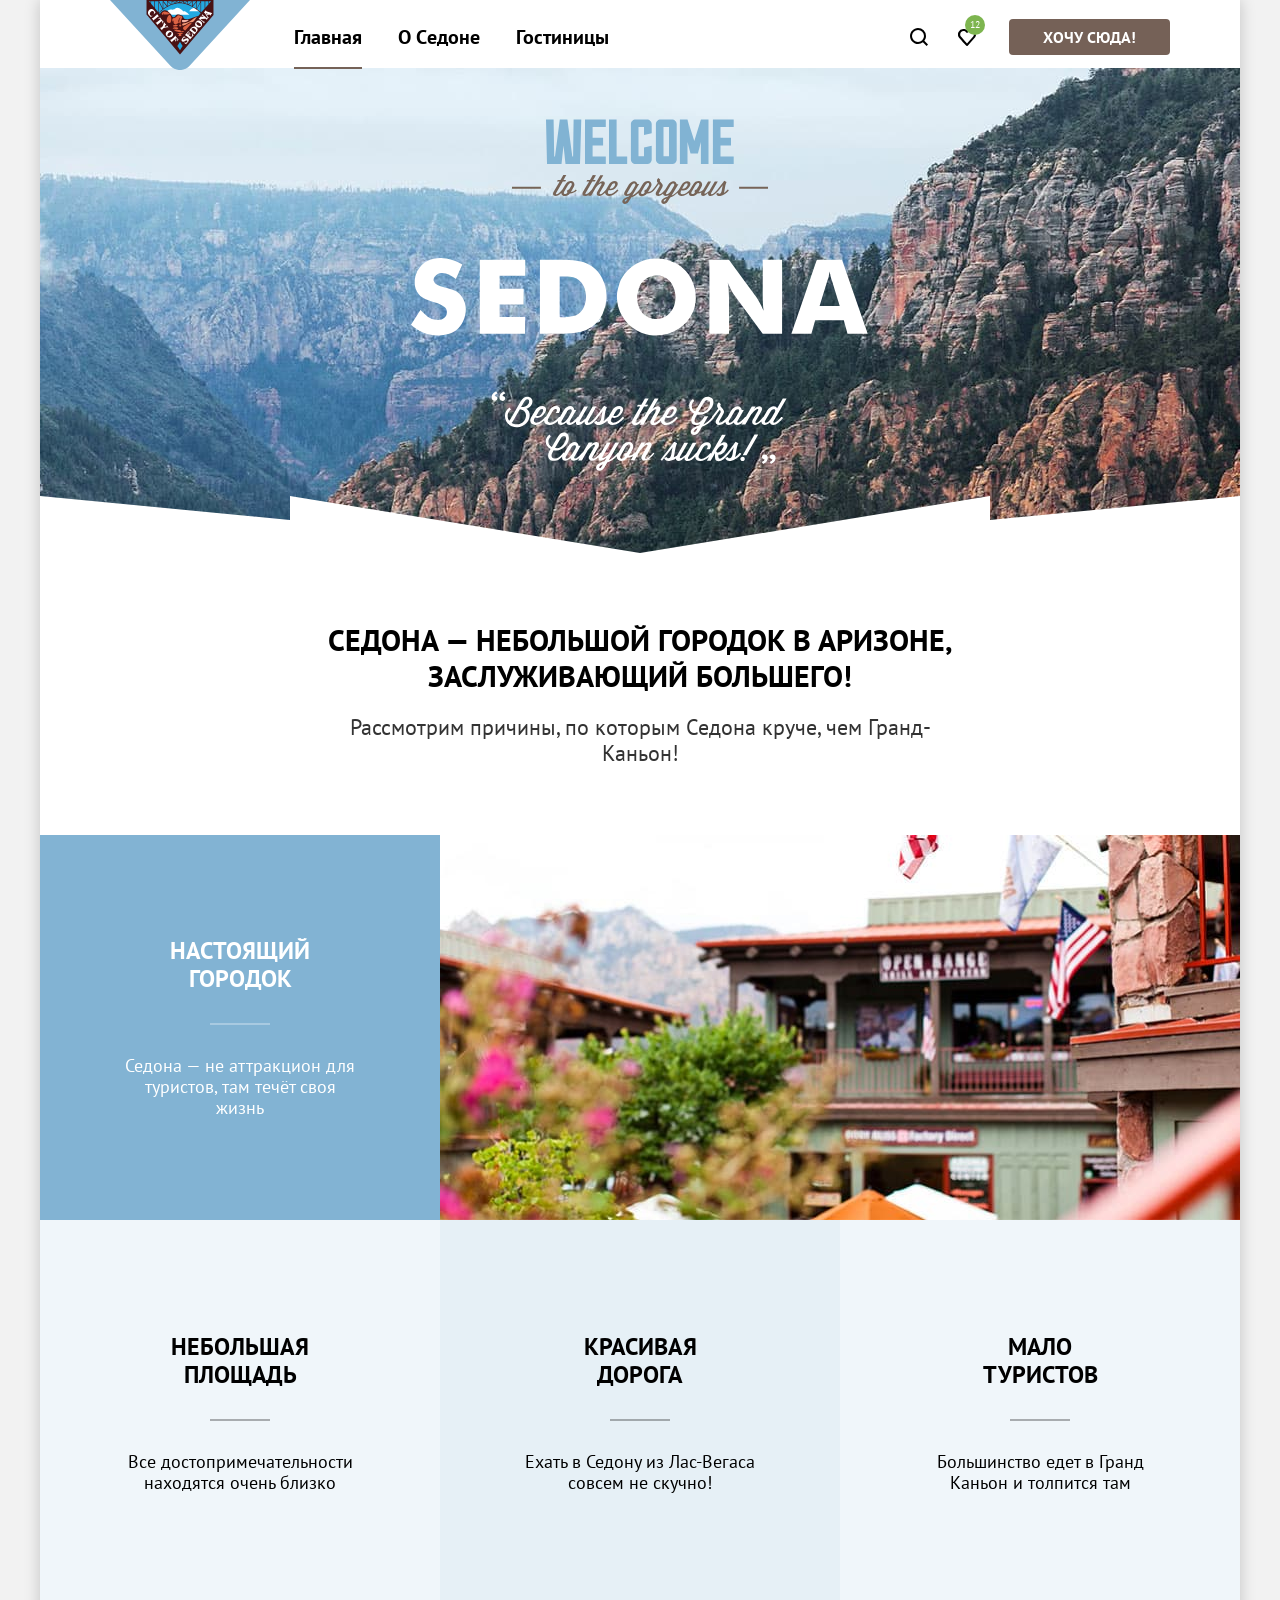
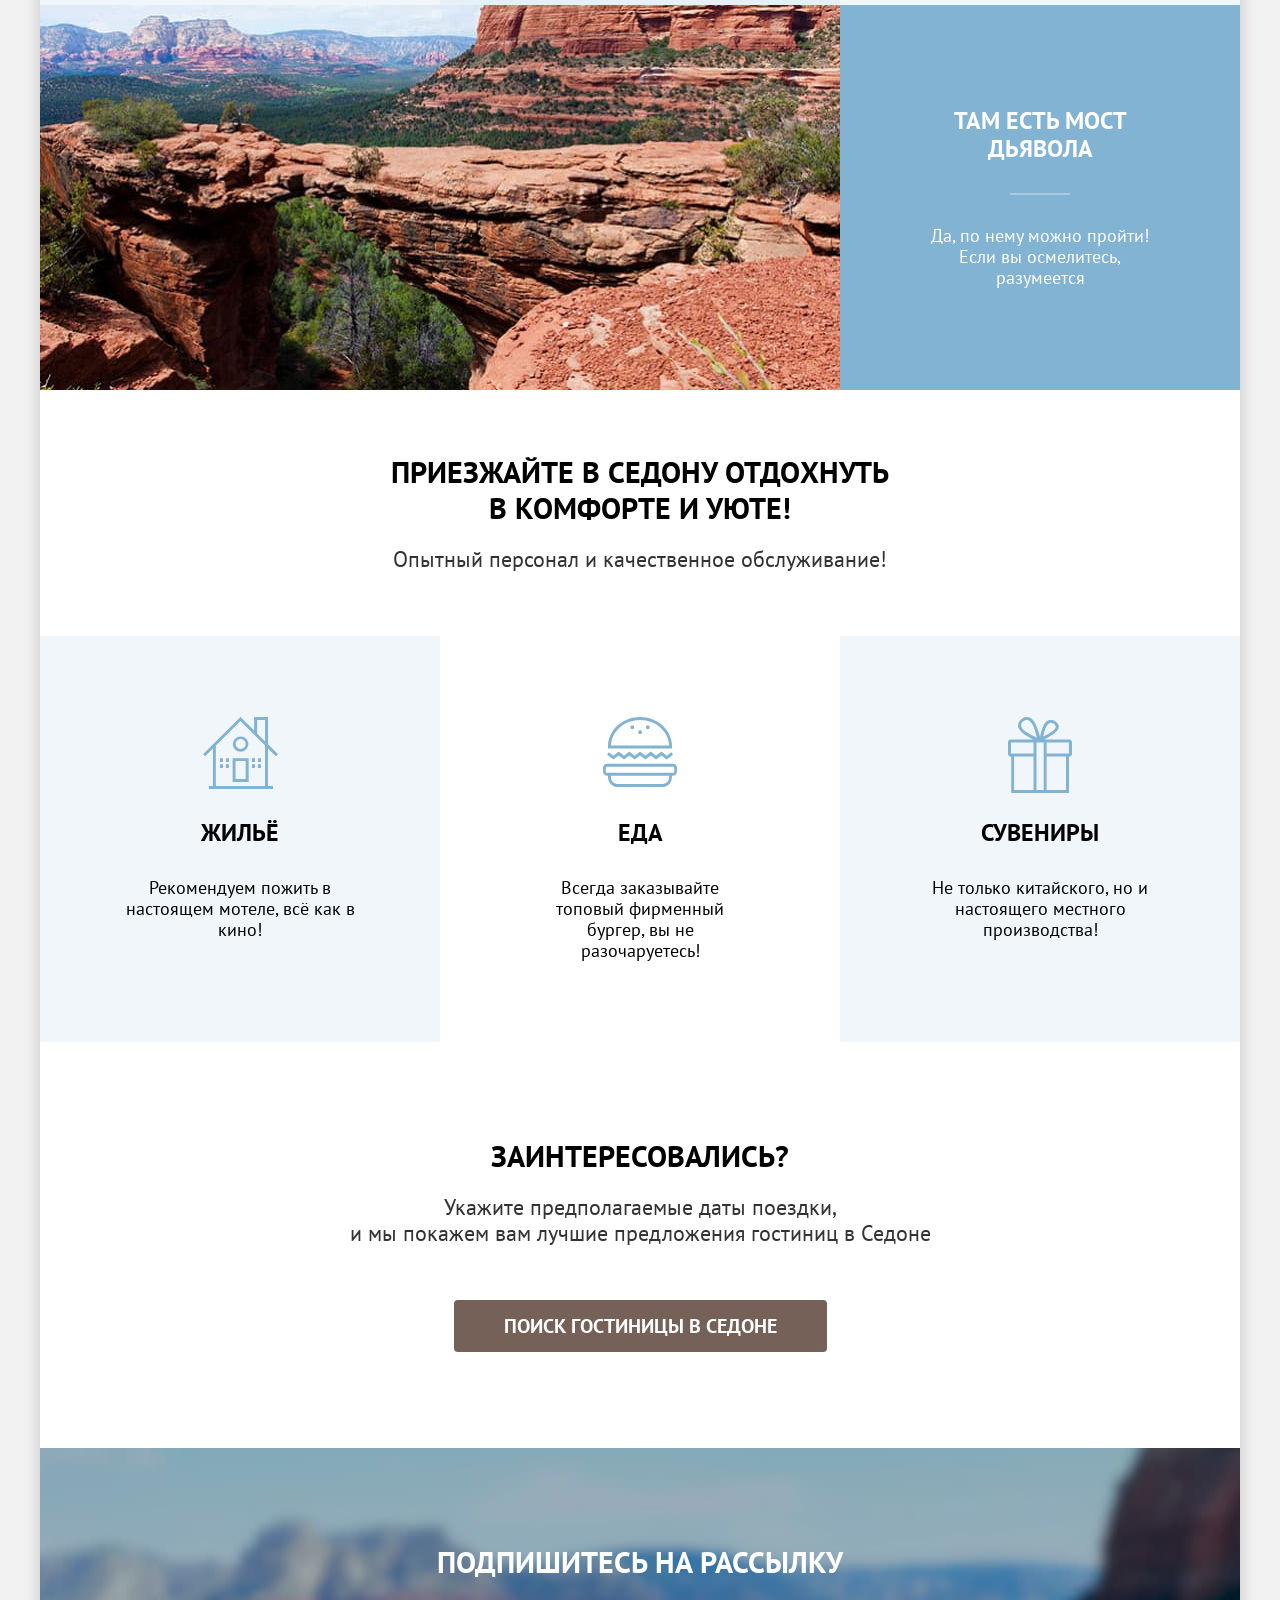
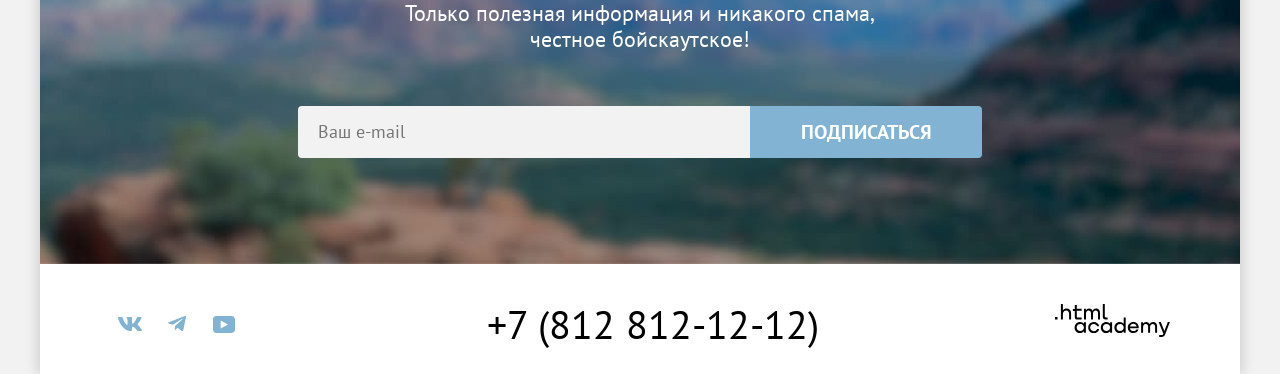
==== commit 85cff9a8: "Добавляет состояния (раздел 9, повторная загрузка)" ====
--- a/index.html
+++ b/index.html
@@ -5,7 +5,7 @@
     <meta charset="utf-8">
     <title>HTML Academy: Седона</title>
     <link rel="stylesheet" href="styles/styles.css">
-      <link rel="icon" href="favicon.ico" sizes="32x32">
+    <link rel="icon" href="favicon.ico" sizes="32x32">
   </head>
 
   <body>
@@ -36,9 +36,9 @@
           <ul class="navigation-list navigation-list-user">
             <li class="navigation-item-user">
               <a class="navigation-link-user navigation-link-user-search" href="#" title="Поиск">
-                <span class="visually-hidden">
-                  Поиск
-                </span>
+                  <span class="visually-hidden">
+                    Поиск
+                  </span>
               </a>
             </li>
             <li class="navigation-item-user">
@@ -222,8 +222,8 @@
             <ul class="footer-socials-list">
               <li class="footer-socials-item">
                 <a class="footer-socials-link link-vkontakte" href="https://vk.com/htmlacademy" title="Вконтакте">
-                  <svg class="vkontakte-icon" aria-hidden="true" focusable="false" width="24" height="14" viewBox="0 0 24 14" fill="none"
-                    xmlns="http://www.w3.org/2000/svg">
+                  <svg class="vkontakte-icon" aria-hidden="true" focusable="false" width="24" height="14"
+                    viewBox="0 0 24 14" fill="none" xmlns="http://www.w3.org/2000/svg">
                     <path xmlns="http://www.w3.org/2000/svg" fill-rule="evenodd"
                       d="M23.45.95c.17-.55 0-.95-.8-.95h-2.62c-.67 0-.98.35-1.14.73 0 0-1.34 3.2-3.23 5.27-.61.6-.89.8-1.22.8-.17 0-.42-.2-.42-.74V.95c0-.66-.18-.95-.74-.95H9.15c-.42 0-.67.3-.67.6 0 .61.95.76 1.05 2.5v3.8c0 .84-.16.99-.5.99-.88 0-3.05-3.21-4.33-6.89-.25-.71-.5-1-1.17-1H.9C.15 0 0 .35 0 .73c0 .68.89 4.07 4.14 8.55C6.32 12.34 9.38 14 12.16 14c1.67 0 1.88-.37 1.88-1v-2.32c0-.73.16-.88.69-.88.38 0 1.05.2 2.61 1.67C19.11 13.22 19.4 14 20.41 14h2.62c.75 0 1.13-.37.91-1.1-.24-.72-1.09-1.77-2.21-3.02-.62-.7-1.53-1.47-1.81-1.86-.4-.49-.28-.7  0-1.14 0 0 3.2-4.43 3.53-5.93"
                       clip-rule="evenodd" />
@@ -235,8 +235,8 @@
               </li>
               <li class="footer-socials-item">
                 <a class="footer-socials-link link-telegram" href="https://t.me/htmlacademy" title="Телеграмм">
-                  <svg class="telegram-icon" aria-hidden="true" focusable="false" width="18" height="16" viewBox="0 0 18 16" fill="none"
-                    xmlns="http://www.w3.org/2000/svg">
+                  <svg class="telegram-icon" aria-hidden="true" focusable="false" width="18" height="16"
+                    viewBox="0 0 18 16" fill="none" xmlns="http://www.w3.org/2000/svg">
                     <path xmlns="http://www.w3.org/2000/svg"
                       d="M16.79.1.84 6.25c-1.09.43-1.08 1.04-.2 1.31l4.1 1.28 9.47-5.98c.44-.27.85-.12.52.18L7.05 9.96l-.28 4.22c.41 0 .6-.19.83-.41l1.99-1.93 4.13 3.05c.77.42 1.31.2 1.5-.7l2.72-12.8c.28-1.12-.43-1.62-1.16-1.3" />
                   </svg>
@@ -248,8 +248,8 @@
               <li class="footer-socials-item">
                 <a class="footer-socials-link link-youtube" href="https://www.youtube.com/user/htmlacademyru"
                   title="Ютуб">
-                  <svg class="youtube-icon"  aria-hidden="true" focusable="false" width="22" height="17" viewBox="0 0 22 17" fill="none"
-                    xmlns="http://www.w3.org/2000/svg">
+                  <svg class="youtube-icon" aria-hidden="true" focusable="false" width="22" height="17"
+                    viewBox="0 0 22 17" fill="none" xmlns="http://www.w3.org/2000/svg">
                     <path xmlns="http://www.w3.org/2000/svg"
                       d="M18.6 0H3.18C1.31 0 0 1.6 0 3.4v10.1C0 15.4 1.31 17 3.17 17h15.66c1.64 0 3.17-1.6 3.17-3.4V3.4C21.78 1.6 20.47 0 18.6 0M7.67 12.54V4.46L15 8.5z" />
                   </svg>
@@ -266,14 +266,14 @@
             </p>
             <p class="footer-logo">
               <a class="footer-logo-link" href="https://htmlacademy.ru/intensive/htmlcss">
-                <svg class="logo-icon" aria-hidden="true" focusable="false" width="115" height="33" viewBox="0 0 115 33" fill="none"
-                  xmlns="http://www.w3.org/2000/svg">
+                <svg class="logo-icon" aria-hidden="true" focusable="false" width="115" height="33" viewBox="0 0 115 33"
+                  fill="none" xmlns="http://www.w3.org/2000/svg">
                   <path xmlns="http://www.w3.org/2000/svg"
                     d="M0 12.9v2.6h2.5v-2.6zM11.6 4.5c-1.6 0-2.8.7-3.6 1.7h-.1V0h-2v15.5h2v-5.3c0-2.1 1.3-3.6 3.3-3.6 1.8 0 2.9 1.4 2.9 3.2v5.7h2V9.4c.1-3-1.8-4.9-4.5-4.9M26.6 4.8h-4.8V1.1h-2v3.8h-1.9v2h1.9v6c0 1.7 1 2.7 2.7 2.7h4.1v-2h-3.7c-.7 0-1.1-.4-1.1-1.1V6.8h4.8zM41.1 4.6c-1.6 0-2.9.8-3.5 2.1h-.1c-.6-1.2-1.8-2.1-3.4-2.1-1.4 0-2.5.8-3.1 1.8h-.1V4.8H29v10.6h2V10c0-2 1-3.5 2.6-3.5 1.5 0 2.4 1 2.4 2.6v6.3h2V9.8c0-2.4 1.4-3.3 2.6-3.3 1.5 0 2.4 1 2.4 2.6v6.3h2V8.9c.1-2.5-1.4-4.3-3.9-4.3M47.8 12.7c0 1.7 1 2.7 2.8 2.7h2v-2h-1.7c-.7 0-1.1-.4-1.1-1.1V0h-2zM28.9 19.7c-.9-1.1-2.2-1.8-3.9-1.8-3.1 0-5.4 2.3-5.4 5.6s2.3 5.6 5.4 5.6c1.8 0 3-.8 3.8-1.9h.1v1.6h2V18.2h-2zm-3.6 7.4c-2.2 0-3.6-1.6-3.6-3.6s1.4-3.6 3.6-3.6 3.6 1.6 3.6 3.6c0 1.9-1.4 3.6-3.6 3.6M44.2 22c-.5-2.4-2.6-4.1-5.4-4.1a5.4 5.4 0 0 0-5.6 5.6c0 3.1 2.2 5.6 5.6 5.6 2.8 0 4.9-1.8 5.4-4.2h-2.1a3.4 3.4 0 0 1-3.3 2.3c-2.2 0-3.6-1.6-3.6-3.6s1.4-3.6 3.6-3.6c1.6 0 2.8 1 3.3 2.2h2.1zM55.1 19.7c-.9-1.1-2.2-1.8-3.9-1.8-3.1 0-5.4 2.3-5.4 5.6s2.3 5.6 5.4 5.6c1.8 0 3-.8 3.8-1.9h.1v1.6h2V18.2h-2zm-3.6 7.4c-2.2 0-3.6-1.6-3.6-3.6s1.4-3.6 3.6-3.6 3.6 1.6 3.6 3.6c0 1.9-1.5 3.6-3.6 3.6M68.7 19.8c-.9-1.1-2.2-1.9-3.9-1.9-3.1 0-5.4 2.3-5.4 5.6s2.2 5.6 5.4 5.6c1.7 0 3-.8 3.8-1.8h.1v1.5h2V13.4h-2zm-3.6 7.3c-2.2 0-3.6-1.6-3.6-3.6s1.4-3.6 3.6-3.6 3.6 1.6 3.6 3.6c-.1 2-1.5 3.6-3.6 3.6M78.3 17.9c-3.3 0-5.5 2.5-5.5 5.6 0 3 2.1 5.6 5.5 5.6 2.5 0 4.5-1.3 5.2-3.6h-2.1c-.5 1-1.6 1.6-3 1.6-1.9 0-3.3-1.3-3.4-2.9h8.8c.2-3.6-2-6.3-5.5-6.3m0 1.9c1.7 0 3 1 3.3 2.6h-6.5c.3-1.5 1.5-2.6 3.2-2.6M98.2 17.9c-1.6 0-2.9.8-3.6 2h-.1c-.6-1.2-1.8-2-3.4-2-1.4 0-2.5.7-3.1 1.8v-1.5h-1.9v10.6h2v-5.4c0-2 1-3.4 2.6-3.5 1.5 0 2.4 1 2.4 2.6v6.3h2v-5.6c0-2.4 1.4-3.3 2.6-3.3 1.5 0 2.4 1 2.4 2.6v6.3h2v-6.5c.1-2.6-1.4-4.4-3.9-4.4M109.4 27l-3.6-8.9h-2.2l4.8 11.6c-.3.9-.7 1.2-1.7 1.2h-2.5v2h2.5c1.8 0 2.8-.8 3.5-2.6l4.7-12.2h-2.1z" />
-                  </svg>
-                    <span class="visually-hidden">
-                    Логотип HTML Academy
-                  </span>
+                </svg>
+                <span class="visually-hidden">
+                  Логотип HTML Academy
+                </span>
               </a>
             </p>
           </div>
--- a/styles/styles.css
+++ b/styles/styles.css
@@ -21,7 +21,15 @@
 
 body {
   height: 100%;
-  margin: 0;
+  font-family: "PT Sans", sans-serif;
+  font-weight: 400;
+  font-style: normal;
+  font-size: 18px;
+  line-height: 21px;
+  margin: 0;
+  width: 1280px;
+  background: #f2f2f2;
+  color: #000000;
 }
 
 .visually-hidden {
@@ -44,21 +52,24 @@
   overflow-wrap: break-word;
   margin: 0 auto;
   padding: 0;
+  box-shadow: 0 0 15px rgba(0, 0, 0, 0.2);
+  background-color: #ffffff;
+
+  /* для логотипа*/
+  position: relative;
 }
 
 .main-container {
   flex-grow: 1;
 }
 
-body {
-  font-family: "PT Sans", sans-serif;
-  font-weight: 400;
-  font-style: normal;
-  font-size: 18px;
-  line-height: 21px;
-  background-color: #ffffff;
-  color: #000000;
-}
+/* для логотипа*/
+.main-index,
+.main-inner {
+  margin-top: -6px;
+  position: relative;
+}
+
 
 /* Кнопки */
 .button {
@@ -83,6 +94,16 @@
   color: #000000;
 }
 
+.navigation-logo,
+ .navigation-link-current::before {
+  position: relative;
+  z-index: 2;
+
+}
+
+.navigation-logo {
+margin: 0;
+}
 
 .header-navigation {
   display: grid;
@@ -99,10 +120,12 @@
   padding: 0;
   margin: 0;
   list-style-type: none;
+  gap: 4px;
 }
 
 .navigation-list-user {
   justify-content: flex-end;
+  gap: 4px;
 }
 
 .navigation-link,
@@ -117,13 +140,11 @@
   display: block;
   box-sizing: border-box;
   padding: 20px 16px;
-}
-
-.navigation-link:hover{
-  color: #756157;
-}
-
-.navigation-link:focus  {
+
+}
+
+.navigation-link:hover,
+.navigation-link:focus {
   color: #756157;
 }
 
@@ -139,21 +160,53 @@
 }
 
 .navigation-link-user-favourites {
-  margin-right: 20px;
+  margin-right: 16px;
   position: relative;
 }
 
+/* .navigation-loupe-icon {
+  fill:#000000;
+}
+.navigation-loupe-icon:hover,
+.navigation-loupe-icon:focus {
+  fill: #756157;
+}
+
+.navigation-favourites-icon {
+  fill:#000000;
+  position: relative;
+}
+.navigation-favourites-icon:hover,
+.navigation-favourites-icon:focus {
+  fill: #756157;
+} */
+
+.navigation-link-user-favourites {
+  background-image: url("../images/header/favourites.svg");
+  background-repeat: no-repeat;
+  background-position: center;
+}
 .navigation-link-user-search {
   background-image: url("../images/header/loupe.svg");
   background-repeat: no-repeat;
   background-position: center;
 }
 
-.navigation-link-user-favourites {
-  background-image: url("../images/header/favourites.svg");
-  background-repeat: no-repeat;
-  background-position: center;
-}
+.navigation-link-user-favourites:hover,
+.navigation-link-user-search:hover,
+.navigation-link-user-favourites:focus,
+.navigation-link-user-search:focus {
+  background-color: #af9080;
+   border: none;
+}
+
+.navigation-link-user-favourites:active,
+.navigation-link-user-search:active {
+  background-color: #af9080;
+  opacity: 0.3;
+}
+
+
 
 .navigation-link-user-goto {
   font-size: 16px;
@@ -183,6 +236,7 @@
 .navigation-link-user-goto:disabled {
   background-color: #e5e5e5;
   color: #ffffff;
+  cursor: default;
 }
 
 .current-index {
@@ -297,7 +351,7 @@
   display: flex;
   flex-wrap: wrap;
   list-style-type: none;
-  }
+}
 
 .advantages-item {
   box-sizing: border-box;
@@ -388,7 +442,7 @@
 
 .advantages-subtitle::after {
   content: '';
-    width: 60px;
+  width: 60px;
   height: 2px;
   background: rgba(0, 0, 0, 0.3);
   display: block;
@@ -396,7 +450,7 @@
 }
 
 .advantages-container .advantages-subtitle::after {
-content: '';
+  content: '';
   width: 60px;
   height: 2px;
   background: rgba(255, 255, 255, 0.3);
@@ -450,6 +504,7 @@
 .search-button:disabled {
   background-color: #e5e5e5;
   color: #ffffff;
+  cursor: default;
 }
 
 
@@ -479,13 +534,34 @@
   max-width: 100%;
 }
 
-.mailing-form input {
+input[type="email"] {
+  font-family: inherit;
+  font-weight: 400;
+  font-size: 18px;
+  line-height: 24px;
+  color: #000000;
+  text-align: left;
   background-color: #f2f2f2;
   box-sizing: border-box;
   width: 452px;
   min-height: 52px;
   padding: 14px 20px;
   border-radius: 4px 0 0 4px;
+}
+
+input[type="email"]:hover {
+  background-color: #e6e6e6;
+}
+
+input[type="email"]:focus {
+  background-color: #e6e6e6;
+  outline: 3px solid #83b3d3;
+}
+
+input[type="email"]:disabled {
+  background-color: #e5e5e5;
+  opacity: 0.3;
+  cursor: default;
 }
 
 .mailing-form button {
@@ -539,26 +615,23 @@
   background-size: cover;
 }
 
-input[type="email"] {
-  font-family: inherit;
-  font-weight: 400;
-  font-size: 18px;
-  line-height: 24px;
-  color: #000000;
-  text-align: left;
-}
+
 
 .footer-socials {
   background-color: #ffffff;
   color: #000000;
 }
 
+.footer-socials-item {
+  width: 47px;
+}
+
 .footer-socials-link {
   background-color: #ffffff;
   color: #000000;
   text-decoration: none;
   display: flex;
-  width: 47px;
+  width: 40px;
   height: 40px;
   justify-content: center;
   align-items: center;
@@ -568,11 +641,8 @@
   fill: #83b3d3;
 }
 
-.footer-socials-link:hover .vkontakte-icon {
-  fill: #68a2ca;
-}
-
-.footer-socials-link:focus .vkontakte-icon {
+.footer-socials-link:hover .vkontakte-icon,
+.footer-socials-link:focus .vkontakte-icon  {
   fill: #68a2ca;
 }
 
@@ -584,11 +654,8 @@
   fill: #83b3d3;
 }
 
-.footer-socials-link:hover .telegram-icon {
-  fill: #68a2ca;
-}
-
-.footer-socials-link:focus .telegram-icon {
+.footer-socials-link:hover .telegram-icon,
+.footer-socials-link:focus .telegram-icon  {
   fill: #68a2ca;
 }
 
@@ -600,11 +667,7 @@
   fill: #83b3d3;
 }
 
-.footer-socials-link:hover .youtube-icon {
-  fill: #68a2ca;
-
-}
-
+.footer-socials-link:hover .youtube-icon,
 .footer-socials-link:focus .youtube-icon {
   fill: #68a2ca;
 }
@@ -624,10 +687,7 @@
   text-transform: capitalize;
 }
 
-.footer-phone-link:hover {
-  color: #756157;
-}
-
+.footer-phone-link:hover,
 .footer-phone-link:focus {
   color: #756157;
 }
@@ -647,10 +707,7 @@
   fill: #000000;
 }
 
-.footer-logo-link:hover .logo-icon {
-  fill: #756157;
-}
-
+.footer-logo-link:hover .logo-icon,
 .footer-logo-link:focus .logo-icon {
   fill: #756157;
 }
@@ -715,39 +772,47 @@
   min-height: 15px;
 }
 
-.breadcrumbs-link-index {
-  background-image: url("../images/catalog/house-icon-catalog.svg");
-  background-repeat: no-repeat;
-  background-position: center;
-  background-size: 13px 15px;
+.breadcrumbs-link:hover {
+  color: rgba(255, 255, 255, 0.6);
+}
+
+.breadcrumbs-link:focus {
+  color: #ffffff;
+}
+
+.breadcrumbs-link:active {
+  color: rgba(255, 255, 255, 0.3);
+}
+
+.breadcrumbs-link .house-icon {
+  fill: #ffffff;
   margin-right: 10px;
-}
-
+  display: flex;
+  justify-content: center;
+  align-items: center;
+}
+
+.breadcrumbs-link .house-icon:hover {
+  fill: rgba(255, 255, 255, 0.6);
+}
+
+.breadcrumbs-link .house-icon:focus {
+  fill: #ffffff;
+}
+
+.breadcrumbs-link .house-icon:active {
+  fill: rgba(255, 255, 255, 0.3);
+}
 
 .breadcrumbs-link-catalog {
   margin-left: 18px;
   width: min-content;
 }
 
-.breadcrumbs-link-catalog:hover {
-  color: rgba(255, 255, 255, 0.6);
-}
-
-.breadcrumbs-link-catalog:focus {
-  color: #ffffff;
-}
-
-.breadcrumbs-link-catalog:focus-visible {
-  color: #ffffff;
-}
-
-.breadcrumbs-link-catalog:active {
-  color: rgba(255, 255, 255, 0.3);
-}
-
 .breadcrumbs-item:first-child::after {
   content: '';
   background-image: url("../images/catalog/arrow-right.svg");
+  background-repeat: no-repeat;
   width: 8px;
   height: 20px;
   position: absolute;
@@ -769,45 +834,68 @@
   margin-right: 70px;
 }
 
+.option:focus-within {
+  background-color: red;
+}
+
+/* чекбокс и радиокнопка*/
 .catalog-filter-group-price {
   margin-left: auto;
   margin-right: 70px;
 }
 
+.rang-scale {
+  position: relative;
+  height: 4px;
+  margin-top: 36px;
+  background-color: rgba(255, 255, 255, 0.3);
+}
+
+.rang-bar {
+  position: absolute;
+  height: 4px;
+  background-color: #ffffff;
+}
+
+.rang-toggle {
+  position: absolute;
+  width: 20px;
+  height: 20px;
+  background-color: #ffffff;
+  border-radius: 5px;
+  border: none;
+  cursor: pointer;
+}
+
+.rang-toggle:focus {
+  border: 3px solid #83b3d3;
+  box-shadow: 0 4px 10px rgba(0, 0, 0, 0.25);
+  border-radius: 5px;
+}
+
+.rang-toggle:active {
+  border: 2px solid #83b3d3;
+  box-shadow: 0 7px 15px rgba(0, 0, 0, 0.4);
+  border-radius: 5px;
+}
+
+.toggle-min {
+  bottom: -8px;
+  left: 0;
+}
+
+.toggle-max {
+  bottom: -8px;
+  right: 0;
+}
+
 .infrastructure label:not(:last-child) {
   margin-bottom: 16px;
 }
 
-
-
-/*input[type="checkbox"]:hover {
-color: #ffffff;
-
-
- input[type="checkbox"]:focus {
-color: #ffffff;
-}
-input[type="checkbox"]:active {
-color: #a20a0a;
-} */
-
-
 .hotel label:not(:last-child) {
   margin-bottom: 16px;
 }
-
-/*
-input[type="radio"]:hover {
-color: #ffffff;
-}
-input[type="radio"]:focus {
-color: #ffffff;
-}
-input[type="radio"]:active {
-color: #a20a0a;
-}
- */
-
 
 .number-container {
   display: grid;
@@ -815,6 +903,10 @@
   grid-template-rows: 48px;
   grid-column-gap: 2px;
   width: 288px;
+
+  appearance: none;
+  -webkit-appearance: none;
+  -moz-appearance: none;
 }
 
 /* Кнопки на странице каталога*/
@@ -843,7 +935,6 @@
   cursor: pointer;
 }
 
-
 .button-catalog-favourites {
   background-color: #82b3d3;
   padding: 8px 20px;
@@ -873,10 +964,7 @@
 
 /* состояния кнопок на странице каталога*/
 
-.description-container .button-catalog:hover {
-  background-color: #615048;
-}
-
+.description-container .button-catalog:hover,
 .description-container .button-catalog:focus {
   background-color: #615048;
 }
@@ -886,15 +974,7 @@
   color: rgba(255, 255, 255, 0.3);
 }
 
-.description-container .button-catalog:disabled {
-  background-color: #e5e5e5;
-  color: #ffffff;
-}
-
-.button-catalog.button-catalog-favourites:hover {
-  background-color: #68a2ca;
-}
-
+.button-catalog.button-catalog-favourites:hover,
 .button-catalog.button-catalog-favourites:focus {
   background-color: #68a2ca;
 }
@@ -907,12 +987,10 @@
 .button-catalog.button-catalog-favourites:disabled {
   background-color: #e5e5e5;
   color: #ffffff;
-}
-
-.button-catalog.button-catalog-choice:hover {
-  background-color: #6c9e42;
-}
-
+  cursor: default;
+}
+
+.button-catalog.button-catalog-choice:hover,
 .button-catalog.button-catalog-choice:focus {
   background-color: #6c9e42;
 }
@@ -925,12 +1003,10 @@
 .button-catalog.button-catalog-choice:disabled {
   background-color: #e5e5e5;
   color: #ffffff;
-}
-
-.button-use:hover {
-  background-color: #68a2ca;
-}
-
+  cursor: default;
+}
+
+.button-use:hover,
 .button-use:focus {
   background-color: #68a2ca;
 }
@@ -943,11 +1019,12 @@
 .button-use:disabled {
   background-color: #e5e5e5;
   color: #ffffff;
-}
-
+  cursor: default;
+}
 
 .button-reset:hover {
   color: #ffffff;
+  opacity: 0.6;
 }
 
 .button-reset:focus {
@@ -963,8 +1040,8 @@
 
 .button-reset:disabled {
   color: rgba(255, 255, 255, 0.3);
-}
-
+  cursor: default;
+}
 
 .catalog-filter-title {
   font-weight: 700;
@@ -972,6 +1049,81 @@
   line-height: 24px;
   color: inherit;
   margin-bottom: 32px;
+  box-sizing: border-box;
+}
+
+.option {
+  position: relative;
+  display: block;
+}
+
+input[type="checkbox"] {
+  position: absolute;
+  opacity: 0;
+  width: 20px;
+  height: 20px;
+  /*   width: 0;
+  height: 0; */
+}
+input[type="radio"] {
+  position: absolute;
+  opacity: 0;
+  width: 20px;
+  height: 20px;
+  border-radius: 50%;
+  /*   width: 0;
+  height: 0; */
+}
+
+.option-name {
+  padding-left: 36px;
+}
+
+.control-option {
+  position: absolute;
+  width: 20px;
+  height: 20px;
+  background-color: #ffffff;
+  border-radius: 4px;
+  left: 0;
+  top: 1px;
+}
+
+.control-radio {
+  border-radius: 50%;
+}
+
+.option-input[type=checkbox]:checked + .control-option {
+  background-image: url("../images/catalog/check-icon.svg");
+  background-repeat: no-repeat;
+  background-position: 4px 6px;
+}
+
+.option-input[type=radio]:checked + .control-option {
+  background-image: url("../images/catalog/lap-icon.svg");
+  background-repeat: no-repeat;
+  background-position: 5px 5px;
+}
+
+.option:hover .control-option,
+.option:hover .option-name {
+  opacity: 0.6;
+  color: #ffffff;
+}
+
+.option:focus .control-option {
+outline: 3px solid #83B3D3;
+}
+
+.option:active .control-option,
+.option:active .option-name {
+  opacity: 0.3;
+  color: #ffffff;
+}
+
+.option-input:disabled + .control-option {
+  cursor: default;
+  background: #e5e5e5;
 }
 
 input[type="number"] {
@@ -986,6 +1138,33 @@
   height: 48px;
   margin: 0;
   border: 0;
+}
+
+label.min,
+label.max {
+  position: relative;
+}
+
+.prefix-min {
+  position: absolute;
+  top: 12px;
+  left: 106px;
+  color: #000000;
+  opacity: 0.3;
+}
+
+.prefix-max {
+  position: absolute;
+  top: 12px;
+  left: 106px;
+  color: #000000;
+  opacity: 0.3;
+}
+
+input[type="number"]::-webkit-outer-spin-button,
+input[type="number"]::-webkit-inner-spin-button {
+  -webkit-appearance: none;
+  margin: 0;
 }
 
 input[type="number"]:hover {
@@ -1057,6 +1236,14 @@
   border-radius: 4px;
   width: 292px;
   height: 49px;
+
+  appearance: none;
+  -webkit-appearance: none;
+  -moz-appearance: none;
+
+  background-image: url(../images/catalog/arrow-down.svg);
+  background-repeat: no-repeat;
+  background-position: 260px 21px;
 }
 
 .sort-price:hover {
@@ -1067,12 +1254,6 @@
 .sort-price:focus {
   border: 2px solid #68A2CA;
   box-sizing: border-box;
-}
-
-.sort-price:disabled {
-  box-sizing: border-box;
-  border: 2px solid rgba(0, 0, 0, 0.3);
-  color: rgba(0, 0, 0, 0.3);
 }
 
 .sort-view-list {
@@ -1142,10 +1323,6 @@
   border-color: #000000;
 }
 
-
-
-
-
 /* Карточки гостиниц */
 .card-list {
   list-style-type: none;
@@ -1154,6 +1331,7 @@
   gap: 20px;
   margin: 0;
   padding: 0;
+
 }
 
 .card-item {
@@ -1166,6 +1344,7 @@
   display: grid;
   grid-template-columns: 300px;
   row-gap: 16px;
+  box-shadow: 0 4px 4px rgba(0, 0, 0, 0.25);
 }
 
 .card-image-name-link {
@@ -1233,13 +1412,57 @@
 .rating-star {
   grid-column: 1/2;
   grid-row: 3/4;
-  background-image: url("../images/catalog/star-icon.svg");
-
-  background-size: 90px 17px;
+  align-self: center;
+}
+
+.star-1 {
+  background-image:
+    url("../images/catalog/star-icon.svg");
   background-repeat: no-repeat;
+  height: 17px;
+  background-position: 0 0;
+}
+
+.star-2 {
+  background-image:
+    url("../images/catalog/star-icon.svg"),
+    url("../images/catalog/star-icon.svg");
+  background-repeat: no-repeat;
+  height: 17px;
+  background-position: 0 0, 24px 0;
+}
+
+.star-3 {
+  background-image:
+    url("../images/catalog/star-icon.svg"),
+    url("../images/catalog/star-icon.svg"),
+    url("../images/catalog/star-icon.svg");
+  background-repeat: no-repeat;
+  height: 17px;
+  background-position: 0 0, 24px 0, 48px 0;
+}
+
+.star-4 {
+  background-image:
+    url("../images/catalog/star-icon.svg"),
+    url("../images/catalog/star-icon.svg"),
+    url("../images/catalog/star-icon.svg"),
+    url("../images/catalog/star-icon.svg");
+  background-repeat: no-repeat;
+  height: 17px;
   background-position: 0 0, 24px 0, 48px 0, 72px 0;
-  width: calc((18px + 6px) * 4 - 6px);
+}
+
+.star-5 {
+  background-image:
+    url("../images/catalog/star-icon.svg"),
+    url("../images/catalog/star-icon.svg"),
+    url("../images/catalog/star-icon.svg"),
+    url("../images/catalog/star-icon.svg"),
+    url("../images/catalog/star-icon.svg");
+  background-repeat: no-repeat;
   height: 17px;
+  background-position: 0 0, 24px 0, 48px 0, 72px 0, 96px 0;
 }
 
 .rating-value {
@@ -1334,4 +1557,5 @@
 .mailing-button:disabled {
   background-color: #e5e5e5;
   color: #ffffff;
-}
+  cursor: default;
+}
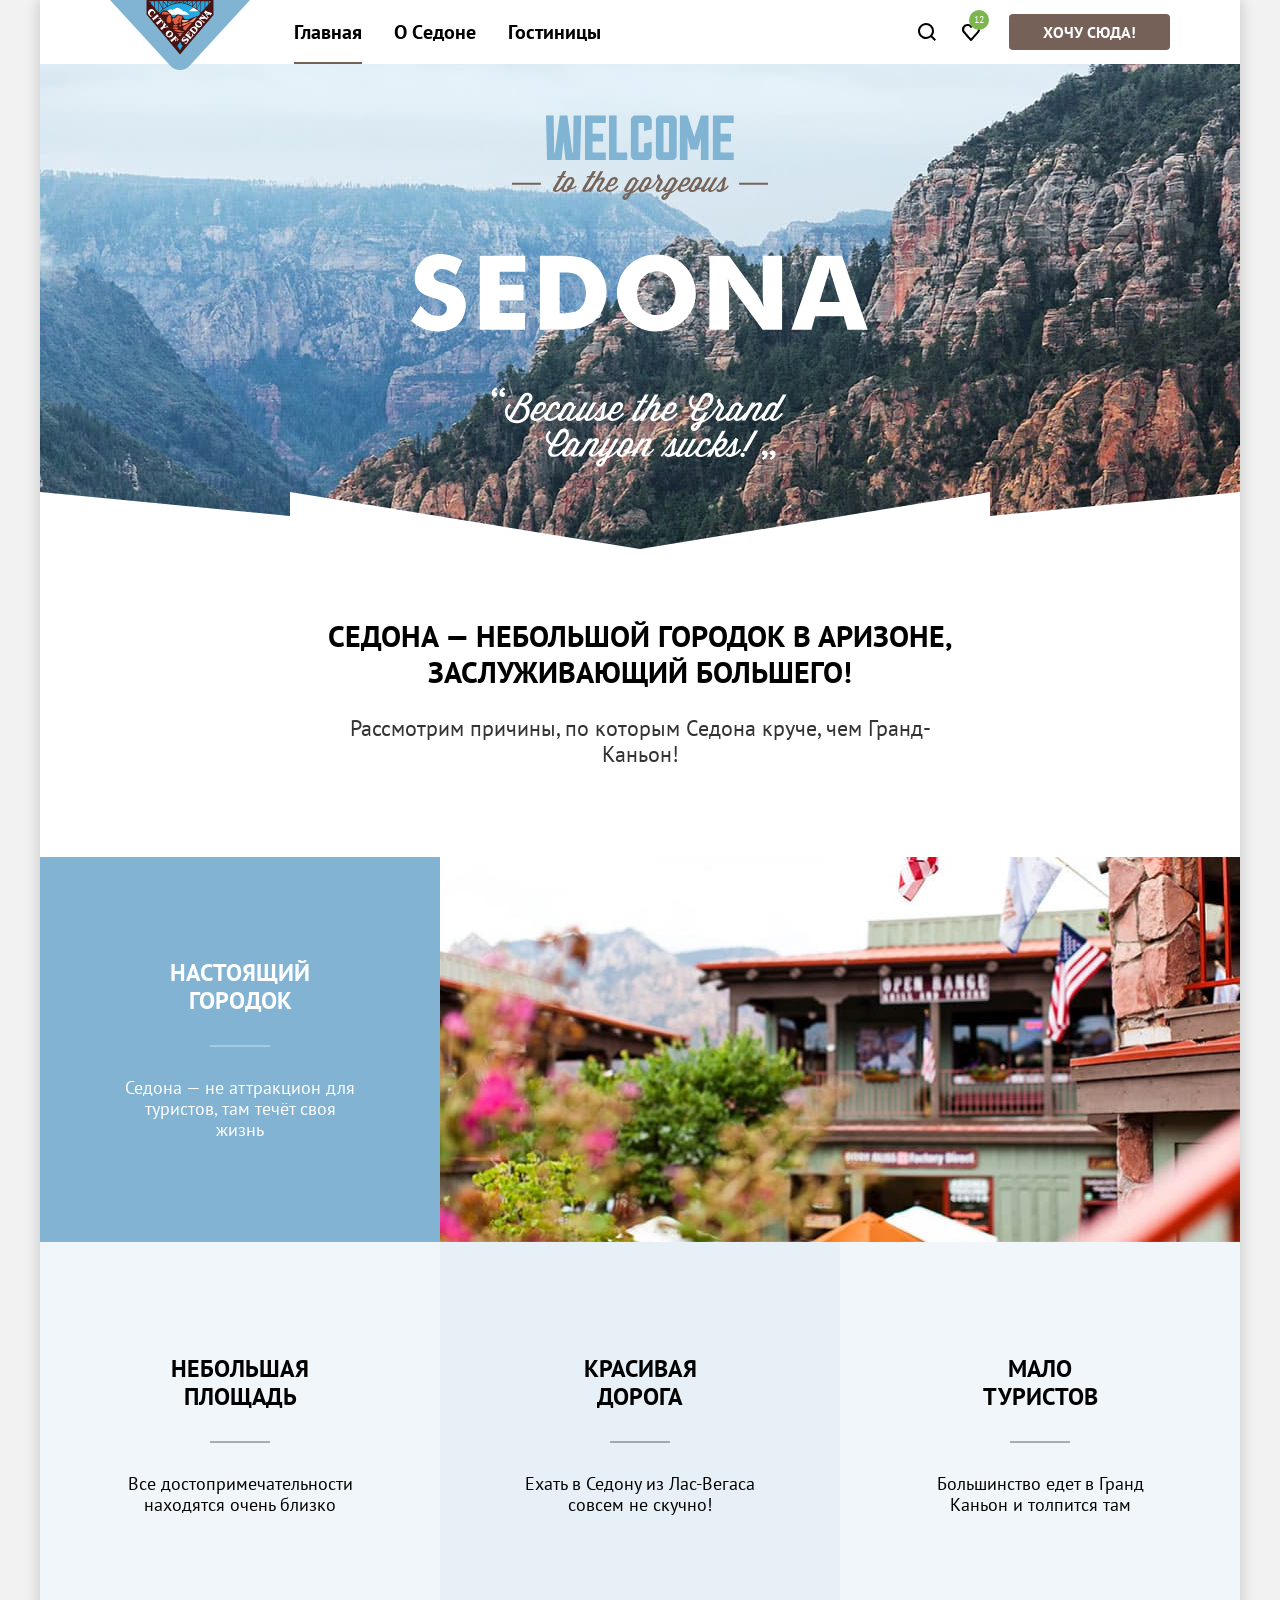
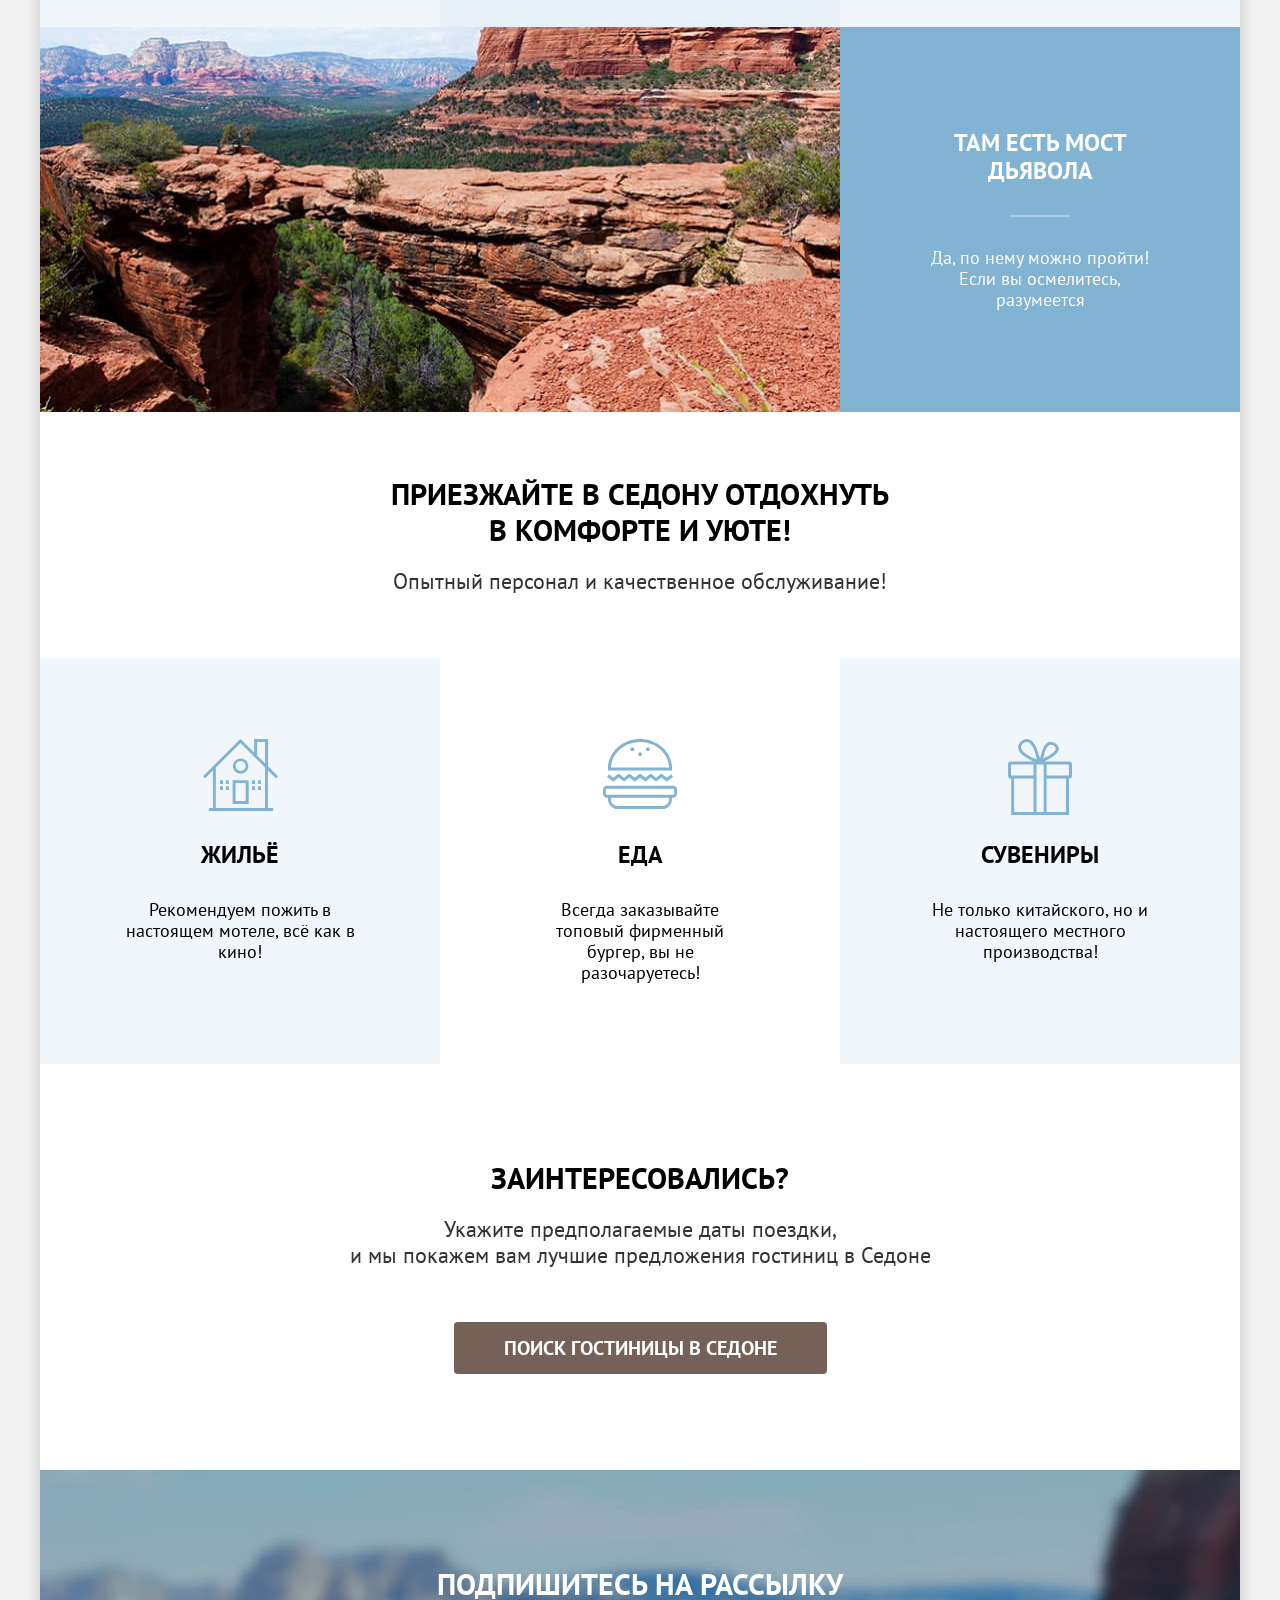
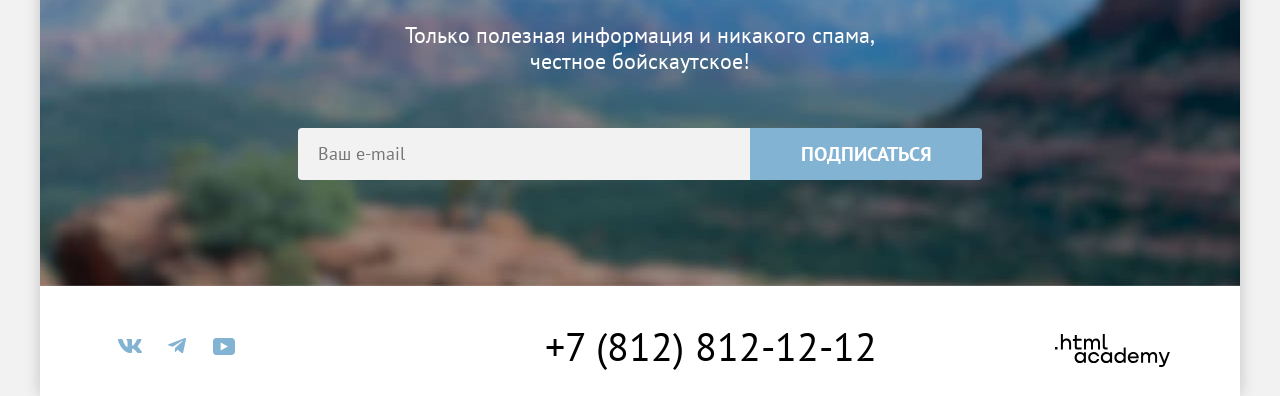
==== commit 8bc7595b: "Добавляет модальное окно и исп. ошибки (9 раздел)" ====
--- a/index.html
+++ b/index.html
@@ -7,7 +7,6 @@
     <link rel="stylesheet" href="styles/styles.css">
     <link rel="icon" href="favicon.ico" sizes="32x32">
   </head>
-
   <body>
     <div class="page-container">
       <header class="page-header">
@@ -36,9 +35,9 @@
           <ul class="navigation-list navigation-list-user">
             <li class="navigation-item-user">
               <a class="navigation-link-user navigation-link-user-search" href="#" title="Поиск">
-                  <span class="visually-hidden">
-                    Поиск
-                  </span>
+                <span class="visually-hidden">
+                  Поиск
+                </span>
               </a>
             </li>
             <li class="navigation-item-user">
@@ -76,14 +75,13 @@
             Преимущества города Седоны
           </h2>
           <div class="describes-advantages-container">
-            <p class="section-describes">
+            <p class="section-describes section-describes-hero">
               Седона — небольшой городок в Аризоне, заслуживающий большего!
             </p>
             <p class="section-text">
               Рассмотрим причины, по которым Седона круче, чем Гранд-Каньон!
             </p>
           </div>
-
           <ul class="advantages-list">
             <li class="advantages-item advantages-item-image">
               <div class="advantages-container">
@@ -135,7 +133,6 @@
             </li>
           </ul>
         </section>
-
         <section class="infrastructure">
           <h2 class="visually-hidden">
             Инфраструктура города Седоны
@@ -175,7 +172,6 @@
             </li>
           </ul>
         </section>
-
         <section class="search">
           <h2 class="visually-hidden">
             Поиск гостиницы в Седоне
@@ -192,9 +188,7 @@
             </button>
           </div>
         </section>
-
       </main>
-
       <footer class="mailing-footer">
         <section class="mailing">
           <h2 class="visually-hidden">
@@ -207,13 +201,12 @@
             Только полезная информация и никакого спама, <br>честное бойскаутское!</br>
           </p>
           <form class="mailing-form" action="https://echo.htmlacademy.ru/" method="post">
-            <input type="email" name="login" placeholder="Ваш e-mail" required>
+            <input class="mailing-input" type="email" name="login" placeholder="Ваш e-mail" required>
             <button class="button mailing-button" type="submit">
               Подписаться
             </button>
           </form>
         </section>
-
         <section class="footer-socials">
           <h2 class="visually-hidden">
             Полезные контакты
@@ -261,7 +254,7 @@
             </ul>
             <p class="footer-phone">
               <a class="footer-phone-link" href="tel:88128121212">
-                +7 (812 812-12-12)
+                +7 (812) 812-12-12
               </a>
             </p>
             <p class="footer-logo">
@@ -278,9 +271,96 @@
             </p>
           </div>
         </section>
-
       </footer>
     </div>
+    <!--  Модальное окно  -->
+    <div class="modal-container modal-container-close">
+      <div class="modal modal-search">
+        <section class="modal-content">
+          <h2 class="modal-title"> Поиск гостиницы в Седоне </h2>
+          <form class="search-form cotainer-form" action="https://echo.htmlacademy.ru/" method="post">
+            <p class="group-form">
+              <label class="сheck-in-label">
+                <p class="сheck-in field-name"> Дата заезда:
+                </p>
+                <input class="сheck-in-date field" type="text" name="сheck-in-date-use" value="27 апреля 2020"
+                  placeholder="Укажите дату заезда" required>
+                <span class="calendar-in">
+                  <button class="calendar-button" type="button">
+                  </button>
+                </span>
+                <span class="message-form message-form-error">
+                  Мы не можем отправить вас в прошлое.
+                </span>
+              </label>
+            </p>
+            <p class="group-form">
+              <label class="сheck-out-label">
+                <p class="сheck-out field-name">
+                  Дата выезда:
+                </p>
+                <input class="сheck-out-date field" type="text" name="сheck-out-date-use" value="1 сентября 2023" placeholder="Укажите дату выезда" required>
+                <span class="calendar-out">
+                  <button class="calendar-button" type="button">
+
+                  </button>
+                </span>
+                <span class="message-form message-form-ok"> На эти даты есть свободные номера. Пока есть.
+                </span>
+              </label>
+            </p>
+            <p class="group-form">
+              <label class="big-label">
+                <p class="big field-name">
+                  Взрослые:
+                </p>
+                <div class="group-contaiver-big">
+                  <button class="minus-button  regulate-button" type="button">
+                    <span class="visually-hidden">
+                      Минус
+                    </span>
+                  </button>
+                  <input class="big-men-input" type="text"  name="big" value="2" placeholder="Укажите количество взрослых">
+                  <button class="plus-button regulate-button" type="button">
+                    <span class="visually-hidden">
+                       Плюс
+                    </span>
+                  </button>
+                </div>
+              </label>
+            </p>
+            <p class="group-form">
+              <label class="children-label">
+                <p class="children field-name">
+                  Дети:
+                </p>
+                <div class="group-contaiver-children">
+                  <button class="minus-button regulate-button" type="button">
+                    <span class="visually-hidden"> Минус </span>
+                  </button>
+                  <input class="children-input" type="text"  name="children" value="2" placeholder="Укажите количество детей">
+                  <button class="plus-button regulate-button" type="button">
+                    <span class="visually-hidden">
+                      Плюс
+                    </span>
+                  </button>
+                </div>
+              </label>
+            </p>
+            <p class="message-form message-form-hidden">
+            </p>
+            <button class="search-button-found" type="submit">
+              Найти
+            </button>
+          </form>
+          <button class="modal-close-button">
+            <span class="visually-hidden">
+              Закрыть
+            </span>
+          </button>
+      </div>
+    </section>
+    </div>
+    </div>
   </body>
-
 </html>
--- a/styles/styles.css
+++ b/styles/styles.css
@@ -27,7 +27,7 @@
   font-size: 18px;
   line-height: 21px;
   margin: 0;
-  width: 1280px;
+  min-width: 1280px;
   background: #f2f2f2;
   color: #000000;
 }
@@ -54,22 +54,11 @@
   padding: 0;
   box-shadow: 0 0 15px rgba(0, 0, 0, 0.2);
   background-color: #ffffff;
-
-  /* для логотипа*/
-  position: relative;
 }
 
 .main-container {
   flex-grow: 1;
 }
-
-/* для логотипа*/
-.main-index,
-.main-inner {
-  margin-top: -6px;
-  position: relative;
-}
-
 
 /* Кнопки */
 .button {
@@ -84,7 +73,6 @@
   background-color: #82b3d3;
   cursor: pointer;
   display: block;
-
 }
 
 /* Шапка с навигацией */
@@ -94,15 +82,14 @@
   color: #000000;
 }
 
-.navigation-logo,
- .navigation-link-current::before {
+/* для логотипа*/
+.navigation-logo-image {
+  display: block;
+}
+
+.navigation-logo {
+  margin-bottom: -6px;
   position: relative;
-  z-index: 2;
-
-}
-
-.navigation-logo {
-margin: 0;
 }
 
 .header-navigation {
@@ -120,12 +107,12 @@
   padding: 0;
   margin: 0;
   list-style-type: none;
-  gap: 4px;
+/*   gap: 4px; */
 }
 
 .navigation-list-user {
   justify-content: flex-end;
-  gap: 4px;
+/*   gap: 4px; */
 }
 
 .navigation-link,
@@ -164,28 +151,12 @@
   position: relative;
 }
 
-/* .navigation-loupe-icon {
-  fill:#000000;
-}
-.navigation-loupe-icon:hover,
-.navigation-loupe-icon:focus {
-  fill: #756157;
-}
-
-.navigation-favourites-icon {
-  fill:#000000;
-  position: relative;
-}
-.navigation-favourites-icon:hover,
-.navigation-favourites-icon:focus {
-  fill: #756157;
-} */
-
 .navigation-link-user-favourites {
   background-image: url("../images/header/favourites.svg");
   background-repeat: no-repeat;
   background-position: center;
 }
+
 .navigation-link-user-search {
   background-image: url("../images/header/loupe.svg");
   background-repeat: no-repeat;
@@ -197,7 +168,7 @@
 .navigation-link-user-favourites:focus,
 .navigation-link-user-search:focus {
   background-color: #af9080;
-   border: none;
+  border: none;
 }
 
 .navigation-link-user-favourites:active,
@@ -205,8 +176,6 @@
   background-color: #af9080;
   opacity: 0.3;
 }
-
-
 
 .navigation-link-user-goto {
   font-size: 16px;
@@ -220,10 +189,7 @@
   min-height: 36px;
 }
 
-.navigation-link-user-goto:hover {
-  background-color: #615048;
-}
-
+.navigation-link-user-goto:hover,
 .navigation-link-user-goto:focus {
   background-color: #615048;
 }
@@ -319,6 +285,10 @@
   margin-bottom: 20px;
 }
 
+.section-describes-hero {
+  margin-bottom: 25px;
+}
+
 .section-text {
   font-weight: 400;
   font-size: 22px;
@@ -347,6 +317,7 @@
 /* Список: преимущества и сервис */
 .advantages-list {
   margin: 0;
+  margin-top: 21px;
   padding: 0;
   display: flex;
   flex-wrap: wrap;
@@ -426,11 +397,6 @@
   margin-bottom: 30px;
 }
 
-/* .advantages-subtitle {
-  margin-bottom: 30px;
-  padding-bottom: 30px;
-} */
-
 .advantages-description,
 .infrastructure-description {
   font-weight: 400;
@@ -509,7 +475,6 @@
 
 
 /* Подвал сайта */
-
 .mailing,
 .mailing-catalog {
   box-sizing: border-box;
@@ -530,11 +495,10 @@
 .mailing-form input,
 .mailing-form button {
   border: 0;
-  padding: 0;
   max-width: 100%;
 }
 
-input[type="email"] {
+.mailing-input {
   font-family: inherit;
   font-weight: 400;
   font-size: 18px;
@@ -549,16 +513,16 @@
   border-radius: 4px 0 0 4px;
 }
 
-input[type="email"]:hover {
+.mailing-input:hover {
   background-color: #e6e6e6;
 }
 
-input[type="email"]:focus {
+.mailing-input:focus {
   background-color: #e6e6e6;
   outline: 3px solid #83b3d3;
 }
 
-input[type="email"]:disabled {
+.mailing-input:disabled {
   background-color: #e5e5e5;
   opacity: 0.3;
   cursor: default;
@@ -614,8 +578,6 @@
   background-position: center;
   background-size: cover;
 }
-
-
 
 .footer-socials {
   background-color: #ffffff;
@@ -637,43 +599,31 @@
   align-items: center;
 }
 
-.footer-socials-link .vkontakte-icon {
-  fill: #83b3d3;
-}
-
-.footer-socials-link:hover .vkontakte-icon,
-.footer-socials-link:focus .vkontakte-icon  {
-  fill: #68a2ca;
-}
-
-.footer-socials-link:active .vkontakte-icon {
-  fill: rgba(104, 162, 202, 0.3);
-}
-
-.footer-socials-link .telegram-icon {
-  fill: #83b3d3;
-}
-
-.footer-socials-link:hover .telegram-icon,
-.footer-socials-link:focus .telegram-icon  {
-  fill: #68a2ca;
-}
-
-.footer-socials-link:active .telegram-icon {
-  fill: rgba(104, 162, 202, 0.3);
-}
-
+.footer-socials-link .vkontakte-icon,
+.footer-socials-link .telegram-icon,
 .footer-socials-link .youtube-icon {
   fill: #83b3d3;
+}
+
+.footer-socials-link:hover .vkontakte-icon,
+.footer-socials-link:focus .vkontakte-icon {
+  fill: #68a2ca;
+}
+
+.footer-socials-link:active .vkontakte-icon,
+.footer-socials-link:active .telegram-icon,
+.footer-socials-link:active .youtube-icon {
+  fill: rgba(104, 162, 202, 0.3);
+}
+
+.footer-socials-link:hover .telegram-icon,
+.footer-socials-link:focus .telegram-icon {
+  fill: #68a2ca;
 }
 
 .footer-socials-link:hover .youtube-icon,
 .footer-socials-link:focus .youtube-icon {
   fill: #68a2ca;
-}
-
-.footer-socials-link:active .youtube-icon {
-  fill: rgba(104, 162, 202, 0.3);
 }
 
 .footer-phone-link {
@@ -699,8 +649,14 @@
 .footer-logo-link {
   background-color: #ffffff;
   color: #000000;
-  text-align: center;
   text-decoration: none;
+  position: relative;
+}
+
+.logo-icon {
+position: absolute;
+right: 0;
+top: 8px;
 }
 
 .footer-logo-link .logo-icon {
@@ -835,7 +791,8 @@
 }
 
 .option:focus-within {
-  background-color: red;
+  outline: 3px solid #83B3D3;
+  border-radius: 4px;
 }
 
 /* чекбокс и радиокнопка*/
@@ -847,7 +804,7 @@
 .rang-scale {
   position: relative;
   height: 4px;
-  margin-top: 36px;
+  margin-top: 48px;
   background-color: rgba(255, 255, 255, 0.3);
 }
 
@@ -903,7 +860,6 @@
   grid-template-rows: 48px;
   grid-column-gap: 2px;
   width: 288px;
-
   appearance: none;
   -webkit-appearance: none;
   -moz-appearance: none;
@@ -984,42 +940,32 @@
   color: rgba(255, 255, 255, 0.3);
 }
 
-.button-catalog.button-catalog-favourites:disabled {
-  background-color: #e5e5e5;
-  color: #ffffff;
-  cursor: default;
-}
-
-.button-catalog.button-catalog-choice:hover,
-.button-catalog.button-catalog-choice:focus {
-  background-color: #6c9e42;
-}
-
-.button-catalog.button-catalog-choice:active {
-  background-color: #7db54f;
-  color: rgba(255, 255, 255, 0.3);
-}
-
-.button-catalog.button-catalog-choice:disabled {
-  background-color: #e5e5e5;
-  color: #ffffff;
-  cursor: default;
-}
-
-.button-use:hover,
-.button-use:focus {
-  background-color: #68a2ca;
-}
-
-.button-use:active {
-  background-color: #82b3d3;
-  color: rgba(255, 255, 255, 0.3);
-}
-
+.button-catalog.button-catalog-favourites:disabled,
+.button-catalog.button-catalog-choice:disabled,
 .button-use:disabled {
   background-color: #e5e5e5;
   color: #ffffff;
   cursor: default;
+}
+
+.button-catalog.button-catalog-choice:hover,
+.button-catalog.button-catalog-choice:focus {
+  background-color: #6c9e42;
+}
+
+.button-catalog.button-catalog-choice:active {
+  background-color: #7db54f;
+  color: rgba(255, 255, 255, 0.3);
+}
+
+.button-use:hover,
+.button-use:focus {
+  background-color: #68a2ca;
+}
+
+.button-use:active {
+  background-color: #82b3d3;
+  color: rgba(255, 255, 255, 0.3);
 }
 
 .button-reset:hover {
@@ -1057,22 +1003,19 @@
   display: block;
 }
 
-input[type="checkbox"] {
+.format-checkbox {
   position: absolute;
   opacity: 0;
   width: 20px;
   height: 20px;
-  /*   width: 0;
-  height: 0; */
-}
-input[type="radio"] {
+}
+
+.format-radio {
   position: absolute;
   opacity: 0;
   width: 20px;
   height: 20px;
   border-radius: 50%;
-  /*   width: 0;
-  height: 0; */
 }
 
 .option-name {
@@ -1093,6 +1036,12 @@
   border-radius: 50%;
 }
 
+.option-input {
+  margin: 0;
+  width: 0;
+  height: 0;
+}
+
 .option-input[type=checkbox]:checked + .control-option {
   background-image: url("../images/catalog/check-icon.svg");
   background-repeat: no-repeat;
@@ -1112,7 +1061,7 @@
 }
 
 .option:focus .control-option {
-outline: 3px solid #83B3D3;
+  outline: 3px solid #83B3D3;
 }
 
 .option:active .control-option,
@@ -1126,7 +1075,7 @@
   background: #e5e5e5;
 }
 
-input[type="number"] {
+.input-number {
   font-family: inherit;
   font-weight: 400;
   font-size: 18px;
@@ -1161,24 +1110,24 @@
   opacity: 0.3;
 }
 
-input[type="number"]::-webkit-outer-spin-button,
-input[type="number"]::-webkit-inner-spin-button {
+.input-number::-webkit-outer-spin-button,
+.input-number::-webkit-inner-spin-button {
   -webkit-appearance: none;
   margin: 0;
 }
 
-input[type="number"]:hover {
+.input-number:hover {
   background: #E6E6E6;
 }
 
-input[type="number"]:focus {
+.input-number:focus {
   box-sizing: border-box;
   background: #E6E6E6;
   outline: 3px solid #83B3D3;
 }
 
-input[value="0"],
-input[value="9000"] {
+.input-min,
+.input-max {
   font-weight: 700;
   font-size: 18px;
   line-height: 24px;
@@ -1188,11 +1137,11 @@
   padding: 12px 20px;
 }
 
-input[value="0"] {
+.input-min {
   border-radius: 4px 0 0 4px;
 }
 
-input[value="9000"] {
+.input-max {
   border-radius: 0 4px 4px 0;
 }
 
@@ -1216,14 +1165,14 @@
   font-weight: 700;
   font-size: 30px;
   line-height: 36px;
-  display: block;
-  padding: 6px 0;
   margin: 0;
   margin-right: auto;
   text-transform: uppercase;
+ align-self: center;
 }
 
 .sort-price {
+  font-family: inherit;
   font-weight: 400;
   font-size: 18px;
   line-height: 21px;
@@ -1236,11 +1185,9 @@
   border-radius: 4px;
   width: 292px;
   height: 49px;
-
   appearance: none;
   -webkit-appearance: none;
   -moz-appearance: none;
-
   background-image: url(../images/catalog/arrow-down.svg);
   background-repeat: no-repeat;
   background-position: 260px 21px;
@@ -1260,6 +1207,7 @@
   list-style-type: none;
   display: grid;
   grid-template-columns: repeat(3, 48px);
+  grid-template-rows: 48px;
   column-gap: 8px;
   align-items: center;
   justify-content: center;
@@ -1276,7 +1224,17 @@
   height: 48px;
   border: 2px solid #e5e5e5;
   border-radius: 4px;
-  padding: 14px 12px;
+  min-width: 100%;
+
+  position: relative;
+}
+
+.view-icon-1,
+.view-icon-2,
+.view-icon-3 {
+  position: absolute;
+  top: 14px;
+  right: 15px;
 }
 
 .card {
@@ -1291,14 +1249,8 @@
   fill: #000000;
 }
 
-.sort-view-link-button .view-icon-1 {
-  fill: #000000;
-}
-
-.sort-view-link-button .view-icon-2 {
-  fill: #000000;
-}
-
+.sort-view-link-button .view-icon-1,
+.sort-view-link-button .view-icon-2,
 .sort-view-link-button .view-icon-3 {
   fill: #000000;
 }
@@ -1308,14 +1260,6 @@
 }
 
 .sort-view-link-button:focus {
-  border-color: #68a2ca;
-}
-
-.sort-view-link-button:focus-visible {
-  border-color: #68a2ca;
-}
-
-.sort-view-link-button:focus-within {
   border-color: #68a2ca;
 }
 
@@ -1331,7 +1275,6 @@
   gap: 20px;
   margin: 0;
   padding: 0;
-
 }
 
 .card-item {
@@ -1344,7 +1287,6 @@
   display: grid;
   grid-template-columns: 300px;
   row-gap: 16px;
-  box-shadow: 0 4px 4px rgba(0, 0, 0, 0.25);
 }
 
 .card-image-name-link {
@@ -1360,6 +1302,10 @@
   text-decoration: none;
   grid-column: 1/-1;
   grid-row: 2/3;
+}
+
+.card-description-name-link:focus-visible {
+  outline: 3px solid #000000;
 }
 
 .card-description-name {
@@ -1509,16 +1455,16 @@
   text-decoration: none;
 }
 
-.pagination-link:hover {
+.pagination-link:hover:not(.pagination-link-current) {
   background-color: #68a2ca;
 }
 
-.pagination-link:focus {
+.pagination-link:focus:not(.pagination-link-current) {
   background-color: #68a2ca;
   outline: 1px solid #82b3d3;
 }
 
-.pagination-link:active {
+.pagination-link:active:not(.pagination-link-current) {
   background-color: #82b3d3;
   color: rgba(255, 255, 255, 0.3);
 }
@@ -1559,3 +1505,358 @@
   color: #ffffff;
   cursor: default;
 }
+
+/* Модальное окно */
+
+.modal-container {
+  position: fixed;
+  top: 0;
+  left: 0;
+  display: flex;
+  width: 100%;
+  height: 100%;
+  background-color: rgba(251, 242, 242, 0.8);
+}
+
+ /* активировать */
+  .modal-container-close {
+  display: none;
+}
+
+.modal {
+  position: relative;
+  margin: auto;
+  padding: 64px 70px;
+  background-color: #ffffff;
+  border-radius: 30px;
+  box-sizing: border-box;
+  min-width: 717px;
+  min-height: 348px;
+}
+
+.modal-search {
+  width: 577px;
+}
+
+.modal-close-button {
+  position: absolute;
+  right: 52px;
+  top: 64px;
+  width: 52px;
+  height: 52px;
+  background-color: #f2f2f2;
+  border-radius: 50%;
+  border: none;
+  background-image: url(../images/index/cross.svg);
+  background-repeat: no-repeat;
+  background-position: center;
+  cursor: pointer;
+}
+
+.modal-close-button:hover {
+  background-color: #e6e6e6;
+}
+
+.modal-close-button:focus {
+  background-color:  #e6e6e6;
+  outline: 3px solid #83b3d3;
+}
+
+.modal-close-button:active {
+  background-color: #e6e6e6;
+  opacity: 0.3;
+}
+
+.modal-title {
+  font-family: 'PT Sans', sans-serif;
+  font-style: normal;
+  font-weight: 700;
+  font-size: 30px;
+  line-height: 36px;
+  text-transform: uppercase;
+  color: #000000;
+  margin: 0;
+  margin-bottom: 64px;
+  padding-right: 34px;
+}
+
+.cotainer-form {
+  grid-template-rows: 48px auto 48px auto 48px auto auto;
+  grid-template-columns: 137px 198px 131px 111px;
+  position: relative;
+  display: grid;
+}
+
+.сheck-in {
+  grid-column: 1/2;
+  grid-row: 1/2;
+}
+
+.сheck-in-date {
+  grid-column: 2/4;
+  grid-row: 1/2;
+}
+
+
+.calendar-in {
+  grid-column: 4/5;
+  grid-row: 1/2;
+  box-sizing: border-box;
+  background-color: #f2f2f2;
+  border: none;
+  border-radius: 0 4px 4px 0;
+}
+
+.calendar-out {
+  grid-column: 4/5;
+  grid-row: 3/4;
+  box-sizing: border-box;
+  background-color: #f2f2f2;
+  border: none;
+  border-radius: 0 4px 4px 0;
+}
+
+ .сheck-in-label {
+  position: relative;
+}
+
+.calendar-in .calendar-button {
+  position: absolute;
+  width: 20px;
+  height: 20px;
+  background-color: #f2f2f2;
+  border: none;
+  background-repeat: no-repeat;
+  cursor: pointer;
+  background-image: url(../images/index/date.svg);
+  right: 20px;
+  top: 14px;
+}
+
+.сheck-out-label {
+  position: relative;
+}
+
+.calendar-out .calendar-button {
+  position: absolute;
+  width: 20px;
+  height: 20px;
+  background-color: #f2f2f2;
+  border: none;
+  background-repeat: no-repeat;
+  cursor: pointer;
+  background-image: url(../images/index/date.svg);
+  right: 20px;
+  top: 110px;
+}
+
+.message-form-error {
+  grid-column: 2/5;
+  grid-row: 2/3;
+
+}
+
+.сheck-out {
+  grid-column: 1/2;
+  grid-row: 3/4;
+}
+
+.сheck-out-date {
+  grid-column: 2/4;
+  grid-row: 3/4;
+}
+
+.message-form-ok {
+  grid-column: 2/5;
+  grid-row: 4/5;
+}
+
+.big {
+  grid-column: 1/2;
+  grid-row: 5/6;
+}
+
+.group-contaiver-big {
+  grid-column: 2/3;
+  grid-row: 5/6;
+  display: flex;
+}
+
+.children {
+  grid-column: 3/4;
+  grid-row: 5/6;
+}
+
+.group-contaiver-children {
+  grid-column: 4/5;
+  grid-row: 5/6;
+  display: flex;
+}
+
+.message-form-hidden {
+  grid-column: 2/5;
+  grid-row: 6/7;
+}
+
+
+.search-button-found {
+  grid-column: 1/-1;
+  grid-row: 7/8;
+  font-family: inherit;
+  font-weight: 700;
+  font-size: 20px;
+  line-height: 24px;
+  color: #ffffff;
+  text-align: center;
+  box-sizing: border-box;
+  margin: 0;
+  padding: 18px 2px;
+  background-color: #83b3d3;
+  border: none;
+  border-radius: 10px;
+  cursor: pointer;
+  min-height: 60px;
+}
+
+.search-button-found:hover {
+  background-color: #68a2ca;
+}
+
+.search-button-found:focus {
+  background-color: #68a2ca;
+}
+
+.search-button-found:active {
+  background-color: #82b3d3;
+  color: rgba(255, 255, 255, 0.3);
+}
+
+.search-button-found:disabled {
+  background-color: #e5e5e5;
+  color: #ffffff;
+  cursor: default;
+}
+
+.field-name {
+  font-family: inherit;
+  font-weight: 700;
+  font-size: 20px;
+  line-height: 24px;
+  color: #000000;
+  text-align: left;
+  box-sizing: border-box;
+  margin: 0;
+  padding: 12px 2px;
+  text-transform:capitalize;
+}
+
+.message-form {
+  font-family: inherit;
+  font-weight: 400;
+  font-size: 16px;
+  line-height: 21px;
+  color: #333333;
+  text-align: left;
+  box-sizing: border-box;
+  margin: 0;
+  padding: 0 20px;
+  min-height: 48px;
+}
+
+.message-form-error {
+  color: #ff5757;
+}
+
+.field {
+  font-family: inherit;
+  font-weight: 700;
+  font-size: 18px;
+  line-height: 24px;
+  color: #000000;
+  text-align: left;
+  box-sizing: border-box;
+  margin: 0;
+  padding: 12px 20px;
+  background-color: #f2f2f2;
+  border: none;
+  border-radius: 4px 0 0 4px;
+}
+
+.children-input,
+.big-men-input {
+  font-family: inherit;
+  font-weight: 700;
+  font-size: 18px;
+  line-height: 20px;
+  color: #000000;
+  text-align: center;
+  box-sizing: border-box;
+  background-color: #f2f2f2;
+  border: none;
+  margin: 0;
+  padding: 10px 5px;
+  width: 31px;
+}
+
+.regulate-button {
+  padding: 0;
+  width: 40px;
+  border: none;
+  margin: 0;
+  box-sizing: border-box;
+}
+
+.minus-button {
+  border-radius: 4px 0 0 4px;
+}
+
+.plus-button {
+  border-radius: 0 4px 4px 0;
+}
+
+.group-contaiver-big .minus-button {
+  background-color: #f2f2f2;
+  border: none;
+  background-repeat: no-repeat;
+  cursor: pointer;
+  background-image: url(../images/index/button-minus.svg);
+  background-position: center;
+}
+
+
+.group-contaiver-children .minus-button {
+  background-color: #f2f2f2;
+  border: none;
+  background-repeat: no-repeat;
+  cursor: pointer;
+  background-image: url(../images/index/button-minus.svg);
+  background-position: center;
+}
+
+.group-contaiver-big .plus-button {
+  background-color: #f2f2f2;
+  border: none;
+  background-repeat: no-repeat;
+  cursor: pointer;
+  background-image: url(../images/index/button-plus.svg);
+  background-position: center;
+}
+
+.group-contaiver-children .plus-button {
+  background-color: #f2f2f2;
+  border: none;
+  background-repeat: no-repeat;
+  cursor: pointer;
+  background-image: url(../images/index/button-plus.svg);
+  background-position: center;
+}
+
+.plus-button:hover,
+.minus-button:hover {
+  background-color:rgba(131, 179,211, 0.2);
+}
+
+.plus-button:focus,
+.minus-button:focus {
+ outline: 3px solid #82b3d3;
+}
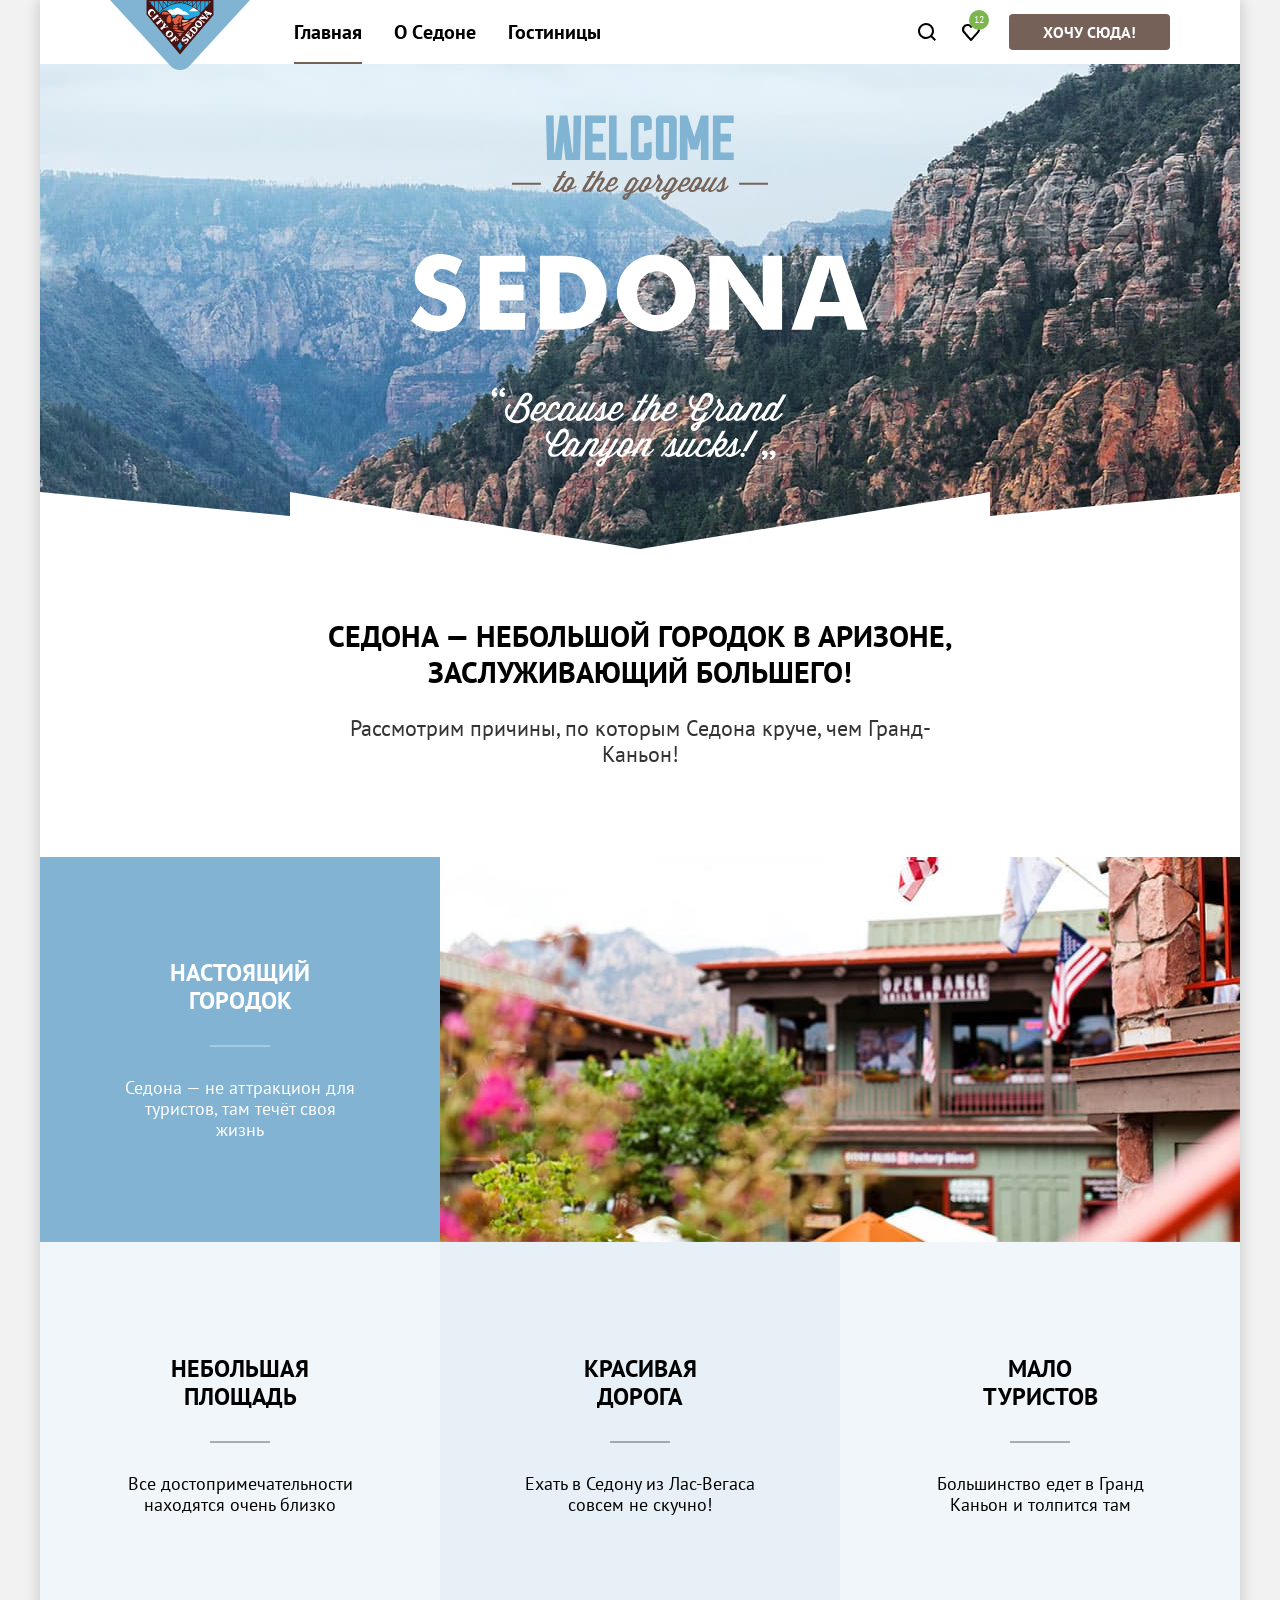
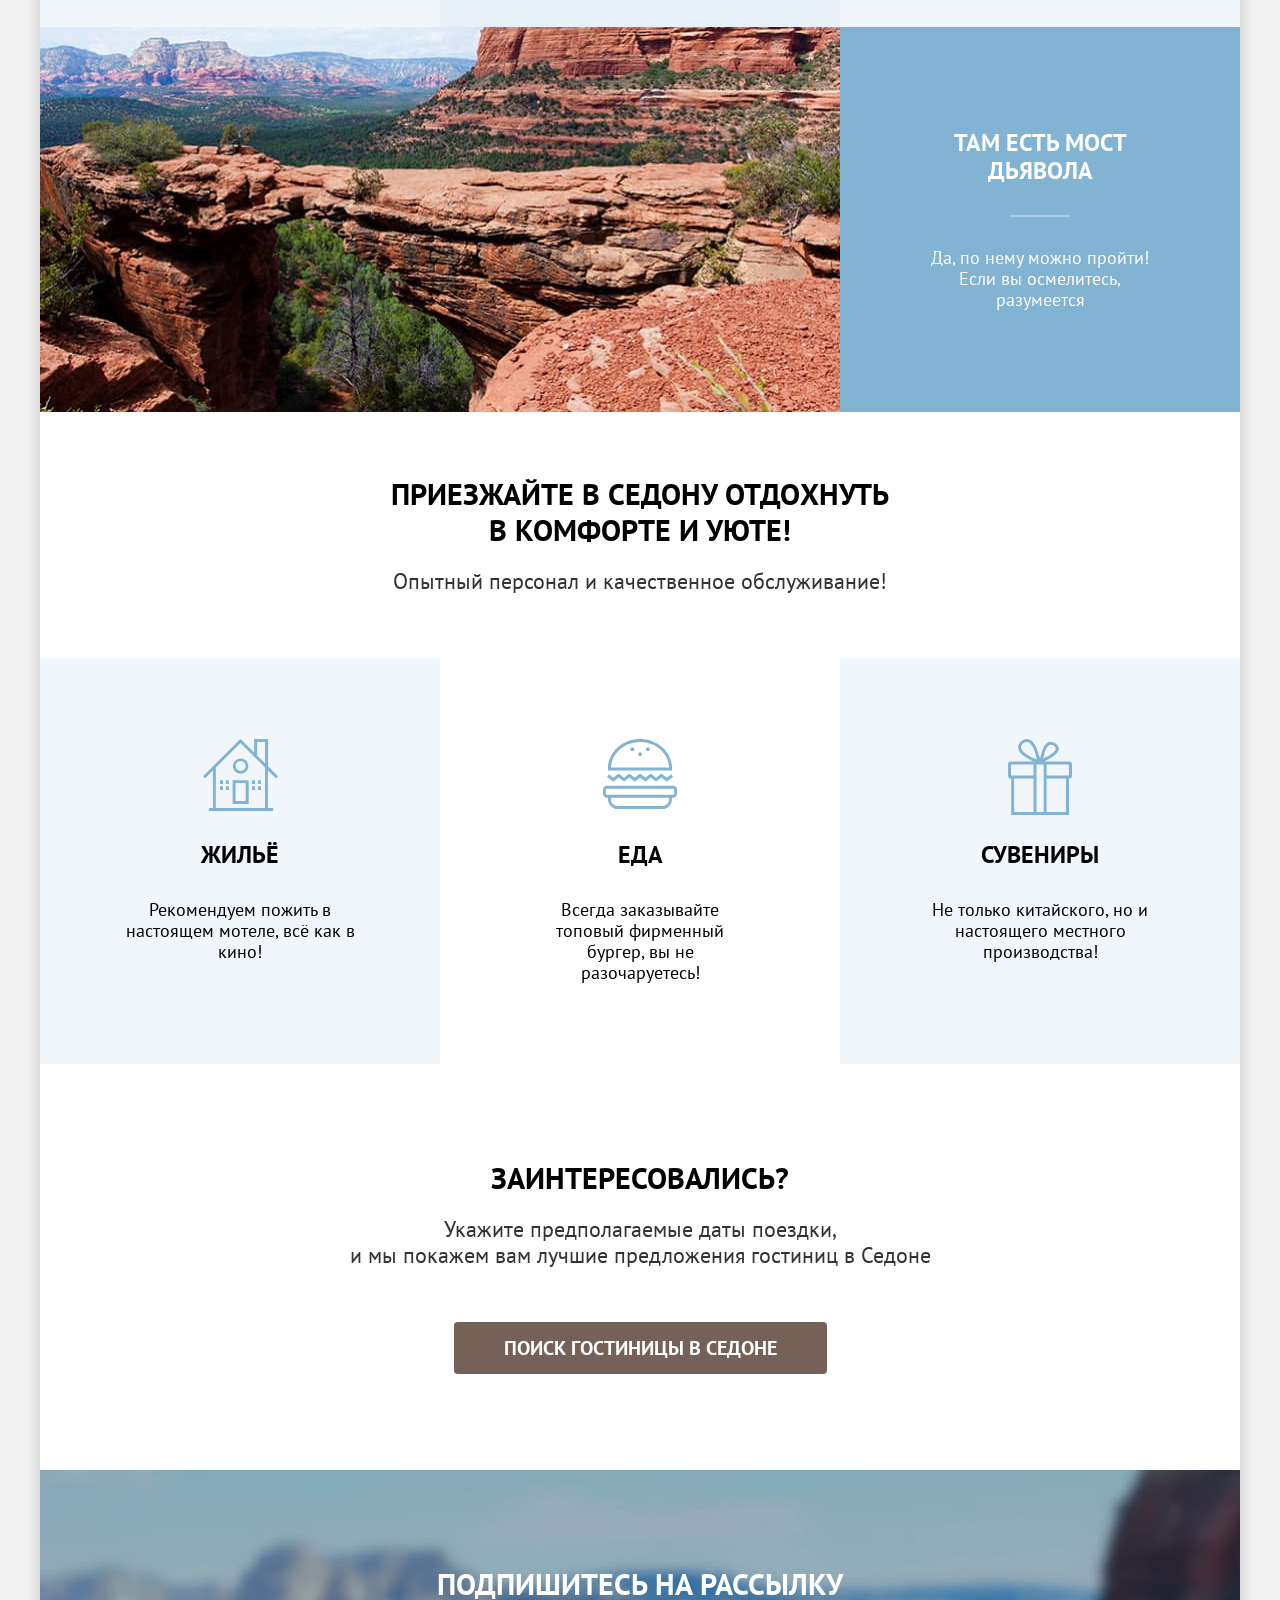
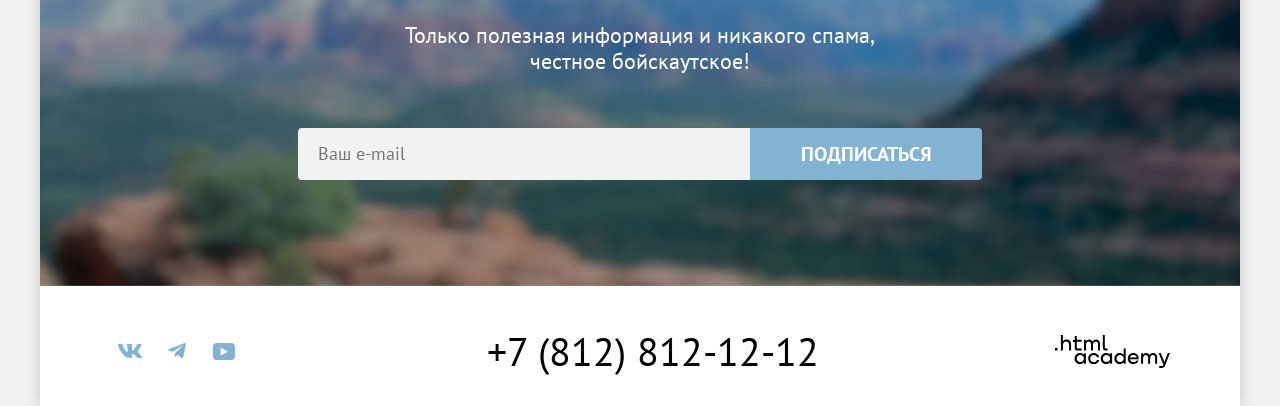
==== commit 740d4fff: "Проект к защите (раздел 10) Добавляет модальное окно, корректировка недочетов." ====
--- a/index.html
+++ b/index.html
@@ -7,6 +7,7 @@
     <link rel="stylesheet" href="styles/styles.css">
     <link rel="icon" href="favicon.ico" sizes="32x32">
   </head>
+
   <body>
     <div class="page-container">
       <header class="page-header">
@@ -279,88 +280,68 @@
         <section class="modal-content">
           <h2 class="modal-title"> Поиск гостиницы в Седоне </h2>
           <form class="search-form cotainer-form" action="https://echo.htmlacademy.ru/" method="post">
-            <p class="group-form">
-              <label class="сheck-in-label">
-                <p class="сheck-in field-name"> Дата заезда:
-                </p>
-                <input class="сheck-in-date field" type="text" name="сheck-in-date-use" value="27 апреля 2020"
-                  placeholder="Укажите дату заезда" required>
-                <span class="calendar-in">
-                  <button class="calendar-button" type="button">
-                  </button>
-                </span>
-                <span class="message-form message-form-error">
-                  Мы не можем отправить вас в прошлое.
-                </span>
-              </label>
-            </p>
-            <p class="group-form">
-              <label class="сheck-out-label">
-                <p class="сheck-out field-name">
-                  Дата выезда:
-                </p>
-                <input class="сheck-out-date field" type="text" name="сheck-out-date-use" value="1 сентября 2023" placeholder="Укажите дату выезда" required>
-                <span class="calendar-out">
-                  <button class="calendar-button" type="button">
-
-                  </button>
-                </span>
-                <span class="message-form message-form-ok"> На эти даты есть свободные номера. Пока есть.
-                </span>
-              </label>
-            </p>
-            <p class="group-form">
-              <label class="big-label">
-                <p class="big field-name">
-                  Взрослые:
-                </p>
-                <div class="group-contaiver-big">
-                  <button class="minus-button  regulate-button" type="button">
-                    <span class="visually-hidden">
-                      Минус
-                    </span>
-                  </button>
-                  <input class="big-men-input" type="text"  name="big" value="2" placeholder="Укажите количество взрослых">
-                  <button class="plus-button regulate-button" type="button">
-                    <span class="visually-hidden">
-                       Плюс
-                    </span>
-                  </button>
-                </div>
-              </label>
-            </p>
-            <p class="group-form">
-              <label class="children-label">
-                <p class="children field-name">
-                  Дети:
-                </p>
-                <div class="group-contaiver-children">
-                  <button class="minus-button regulate-button" type="button">
-                    <span class="visually-hidden"> Минус </span>
-                  </button>
-                  <input class="children-input" type="text"  name="children" value="2" placeholder="Укажите количество детей">
-                  <button class="plus-button regulate-button" type="button">
-                    <span class="visually-hidden">
-                      Плюс
-                    </span>
-                  </button>
-                </div>
-              </label>
-            </p>
-            <p class="message-form message-form-hidden">
-            </p>
+
+            <div class="group-form-сheck-in">
+              <label class="сheck-in-label label-name" for="сheck-in"> Дата заезда: </label>
+              <input class="сheck-in-date field" type="text" id="сheck-in" name="сheck-in-date-use"
+                value="27 апреля 2020" placeholder="Укажите дату заезда" required>
+              <span class="message-form message-form-error">
+                Мы не можем отправить вас в прошлое.
+              </span>
+              <button class="calendar-button" type="button"> </button>
+            </div>
+            <div class="group-form-сheck-out">
+              <label class="сheck-out-label label-name" for="сheck-out"> Дата выезда: </label>
+              <input class="сheck-out-date field" type="text" id="сheck-out" name="сheck-out-date-use"
+                value="1 сентября 2023" placeholder="Укажите дату выезда" required>
+              <span class="message-form message-form-ok"> На эти даты есть свободные номера. Пока есть.
+              </span>
+              <button class="calendar-button" type="button"> </button>
+            </div>
+            <div class="group-form-big">
+              <label class="big-label label-name"> Взрослые: </label>
+              <div class="group-contaiver-big">
+                <button class="minus-button  regulate-button" type="button">
+                  <span class="visually-hidden">
+                    Минус
+                  </span>
+                </button>
+                <input class="big-men-input" type="text" name="big" value="2" placeholder="Укажите количество взрослых">
+                <button class="plus-button regulate-button" type="button">
+                  <span class="visually-hidden">
+                    Плюс
+                  </span>
+                </button>
+              </div>
+            </div>
+            <div class="group-form-children">
+              <label class="children-label label-name"> Дети: </label>
+              <div class="group-contaiver-children">
+                <button class="minus-button regulate-button" type="button">
+                  <span class="visually-hidden"> Минус </span>
+                </button>
+                <input class="children-input" type="text" name="children" value="2"
+                  placeholder="Укажите количество детей">
+                <button class="plus-button regulate-button" type="button">
+                  <span class="visually-hidden">
+                    Плюс
+                  </span>
+                </button>
+              </div>
+            </div>
             <button class="search-button-found" type="submit">
               Найти
             </button>
           </form>
-          <button class="modal-close-button">
+          <button class="modal-close-button" type="button">
             <span class="visually-hidden">
               Закрыть
             </span>
           </button>
       </div>
-    </section>
+      </section>
     </div>
     </div>
   </body>
+
 </html>
--- a/styles/styles.css
+++ b/styles/styles.css
@@ -107,12 +107,12 @@
   padding: 0;
   margin: 0;
   list-style-type: none;
-/*   gap: 4px; */
+  /*   gap: 4px; */
 }
 
 .navigation-list-user {
   justify-content: flex-end;
-/*   gap: 4px; */
+  /*   gap: 4px; */
 }
 
 .navigation-link,
@@ -546,6 +546,7 @@
   justify-content: space-between;
   box-sizing: border-box;
   margin: 0;
+  padding: 5px 0;
 }
 
 .footer-socials-list {
@@ -651,12 +652,14 @@
   color: #000000;
   text-decoration: none;
   position: relative;
+  display: flex;
+  min-height: 40px;
+  align-items: center;
+
 }
 
 .logo-icon {
-position: absolute;
-right: 0;
-top: 8px;
+  display: block;
 }
 
 .footer-logo-link .logo-icon {
@@ -1168,7 +1171,7 @@
   margin: 0;
   margin-right: auto;
   text-transform: uppercase;
- align-self: center;
+  align-self: center;
 }
 
 .sort-price {
@@ -1518,8 +1521,8 @@
   background-color: rgba(251, 242, 242, 0.8);
 }
 
- /* активировать */
-  .modal-container-close {
+/* активировать */
+.modal-container-close {
   display: none;
 }
 
@@ -1558,7 +1561,7 @@
 }
 
 .modal-close-button:focus {
-  background-color:  #e6e6e6;
+  background-color: #e6e6e6;
   outline: 3px solid #83b3d3;
 }
 
@@ -1581,123 +1584,88 @@
 }
 
 .cotainer-form {
-  grid-template-rows: 48px auto 48px auto 48px auto auto;
-  grid-template-columns: 137px 198px 131px 111px;
+  grid-template-rows: repeat(3, 1fr);
+  grid-template-columns: 247px 1fr 242px;
+  display: grid;
+}
+
+.group-form-сheck-in {
+  grid-column: 1/-1;
+  grid-row: 1/2;
+  display: grid;
+  justify-content: space-between;
+  grid-template-rows: repeat(2, minmax(48px, 1fr));
+  grid-template-columns: 137px 440px;
   position: relative;
-  display: grid;
-}
-
-.сheck-in {
+}
+
+.сheck-in-label,
+.сheck-out-label {
   grid-column: 1/2;
   grid-row: 1/2;
 }
 
-.сheck-in-date {
-  grid-column: 2/4;
+.field {
+  grid-column: 2/3;
   grid-row: 1/2;
 }
 
-
-.calendar-in {
-  grid-column: 4/5;
-  grid-row: 1/2;
-  box-sizing: border-box;
-  background-color: #f2f2f2;
-  border: none;
-  border-radius: 0 4px 4px 0;
-}
-
-.calendar-out {
-  grid-column: 4/5;
-  grid-row: 3/4;
-  box-sizing: border-box;
-  background-color: #f2f2f2;
-  border: none;
-  border-radius: 0 4px 4px 0;
-}
-
- .сheck-in-label {
+.message-form {
+  grid-column: 2/3;
+  grid-row: 2/3;
+  font-family: inherit;
+  font-weight: 400;
+  font-size: 16px;
+  line-height: 21px;
+  color: #333333;
+  text-align: left;
+  box-sizing: border-box;
+  margin: 0;
+  padding: 0 20px;
+  min-height: 48px;
+  padding-top: 4px;
+}
+
+.group-form-сheck-out {
+  grid-column: 1/-1;
+  grid-row: 2/3;
+  display: grid;
+  justify-content: space-between;
+  grid-template-rows: repeat(2, minmax(48px, 1fr));
+  grid-template-columns: 137px 440px;
   position: relative;
 }
 
-.calendar-in .calendar-button {
-  position: absolute;
-  width: 20px;
-  height: 20px;
-  background-color: #f2f2f2;
-  border: none;
-  background-repeat: no-repeat;
-  cursor: pointer;
-  background-image: url(../images/index/date.svg);
-  right: 20px;
-  top: 14px;
-}
-
-.сheck-out-label {
-  position: relative;
-}
-
-.calendar-out .calendar-button {
-  position: absolute;
-  width: 20px;
-  height: 20px;
-  background-color: #f2f2f2;
-  border: none;
-  background-repeat: no-repeat;
-  cursor: pointer;
-  background-image: url(../images/index/date.svg);
-  right: 20px;
-  top: 110px;
-}
-
-.message-form-error {
-  grid-column: 2/5;
-  grid-row: 2/3;
-
-}
-
-.сheck-out {
+.group-form-big {
   grid-column: 1/2;
   grid-row: 3/4;
-}
-
-.сheck-out-date {
-  grid-column: 2/4;
+  display: flex;
+  justify-content: space-between;
+}
+
+.group-contaiver-big {
+  display: grid;
+  grid-template-rows: 48px;
+  grid-template-columns: 40px 31px 40px;
+}
+
+.group-form-children {
+  grid-column: 3/4;
   grid-row: 3/4;
-}
-
-.message-form-ok {
-  grid-column: 2/5;
+  display: flex;
+  justify-content: space-between;
+}
+
+.group-contaiver-children {
+  display: grid;
+  grid-template-rows: 48px;
+  grid-template-columns: 40px 31px 40px;
+}
+
+.search-button-found {
+  grid-column: 1/-1;
   grid-row: 4/5;
 }
-
-.big {
-  grid-column: 1/2;
-  grid-row: 5/6;
-}
-
-.group-contaiver-big {
-  grid-column: 2/3;
-  grid-row: 5/6;
-  display: flex;
-}
-
-.children {
-  grid-column: 3/4;
-  grid-row: 5/6;
-}
-
-.group-contaiver-children {
-  grid-column: 4/5;
-  grid-row: 5/6;
-  display: flex;
-}
-
-.message-form-hidden {
-  grid-column: 2/5;
-  grid-row: 6/7;
-}
-
 
 .search-button-found {
   grid-column: 1/-1;
@@ -1708,8 +1676,10 @@
   line-height: 24px;
   color: #ffffff;
   text-align: center;
-  box-sizing: border-box;
-  margin: 0;
+  text-transform: uppercase;
+  box-sizing: border-box;
+  margin: 0;
+
   padding: 18px 2px;
   background-color: #83b3d3;
   border: none;
@@ -1737,36 +1707,6 @@
   cursor: default;
 }
 
-.field-name {
-  font-family: inherit;
-  font-weight: 700;
-  font-size: 20px;
-  line-height: 24px;
-  color: #000000;
-  text-align: left;
-  box-sizing: border-box;
-  margin: 0;
-  padding: 12px 2px;
-  text-transform:capitalize;
-}
-
-.message-form {
-  font-family: inherit;
-  font-weight: 400;
-  font-size: 16px;
-  line-height: 21px;
-  color: #333333;
-  text-align: left;
-  box-sizing: border-box;
-  margin: 0;
-  padding: 0 20px;
-  min-height: 48px;
-}
-
-.message-form-error {
-  color: #ff5757;
-}
-
 .field {
   font-family: inherit;
   font-weight: 700;
@@ -1779,7 +1719,24 @@
   padding: 12px 20px;
   background-color: #f2f2f2;
   border: none;
-  border-radius: 4px 0 0 4px;
+  border-radius: 4px 4px;
+}
+
+.message-form-error {
+  color: #ff5757;
+}
+
+.label-name {
+  font-family: inherit;
+  font-weight: 700;
+  font-size: 20px;
+  line-height: 24px;
+  color: #000000;
+  text-align: left;
+  box-sizing: border-box;
+  margin: 0;
+  padding: 12px 0;
+  text-transform: capitalize;
 }
 
 .children-input,
@@ -1823,7 +1780,6 @@
   background-position: center;
 }
 
-
 .group-contaiver-children .minus-button {
   background-color: #f2f2f2;
   border: none;
@@ -1853,10 +1809,23 @@
 
 .plus-button:hover,
 .minus-button:hover {
-  background-color:rgba(131, 179,211, 0.2);
+  background-color: rgba(131, 179, 211, 0.2);
 }
 
 .plus-button:focus,
 .minus-button:focus {
- outline: 3px solid #82b3d3;
-}
+  outline: 3px solid #82b3d3;
+}
+
+.calendar-button {
+  position: absolute;
+  width: 20px;
+  height: 20px;
+  background-color: #f2f2f2;
+  border: none;
+  background-repeat: no-repeat;
+  cursor: pointer;
+  background-image: url(../images/index/date.svg);
+  right: 20px;
+  top: 14px;
+}
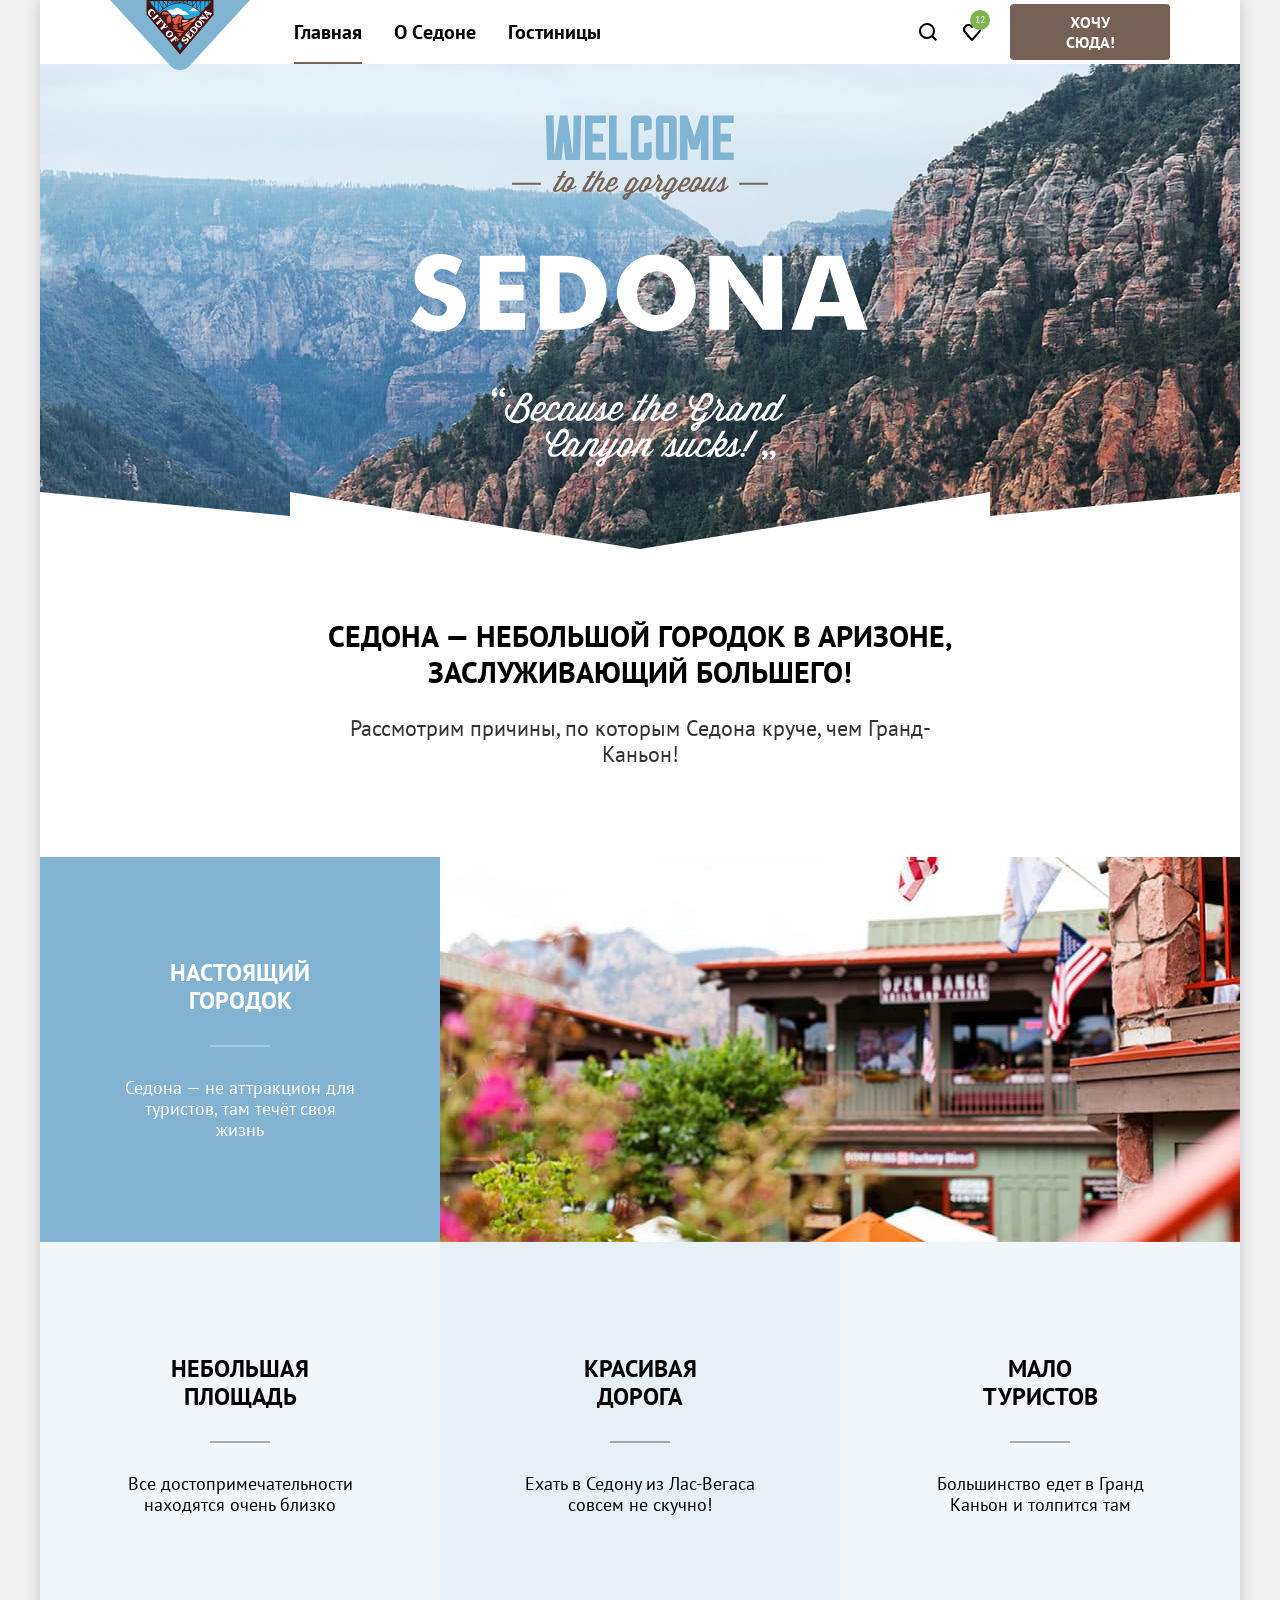
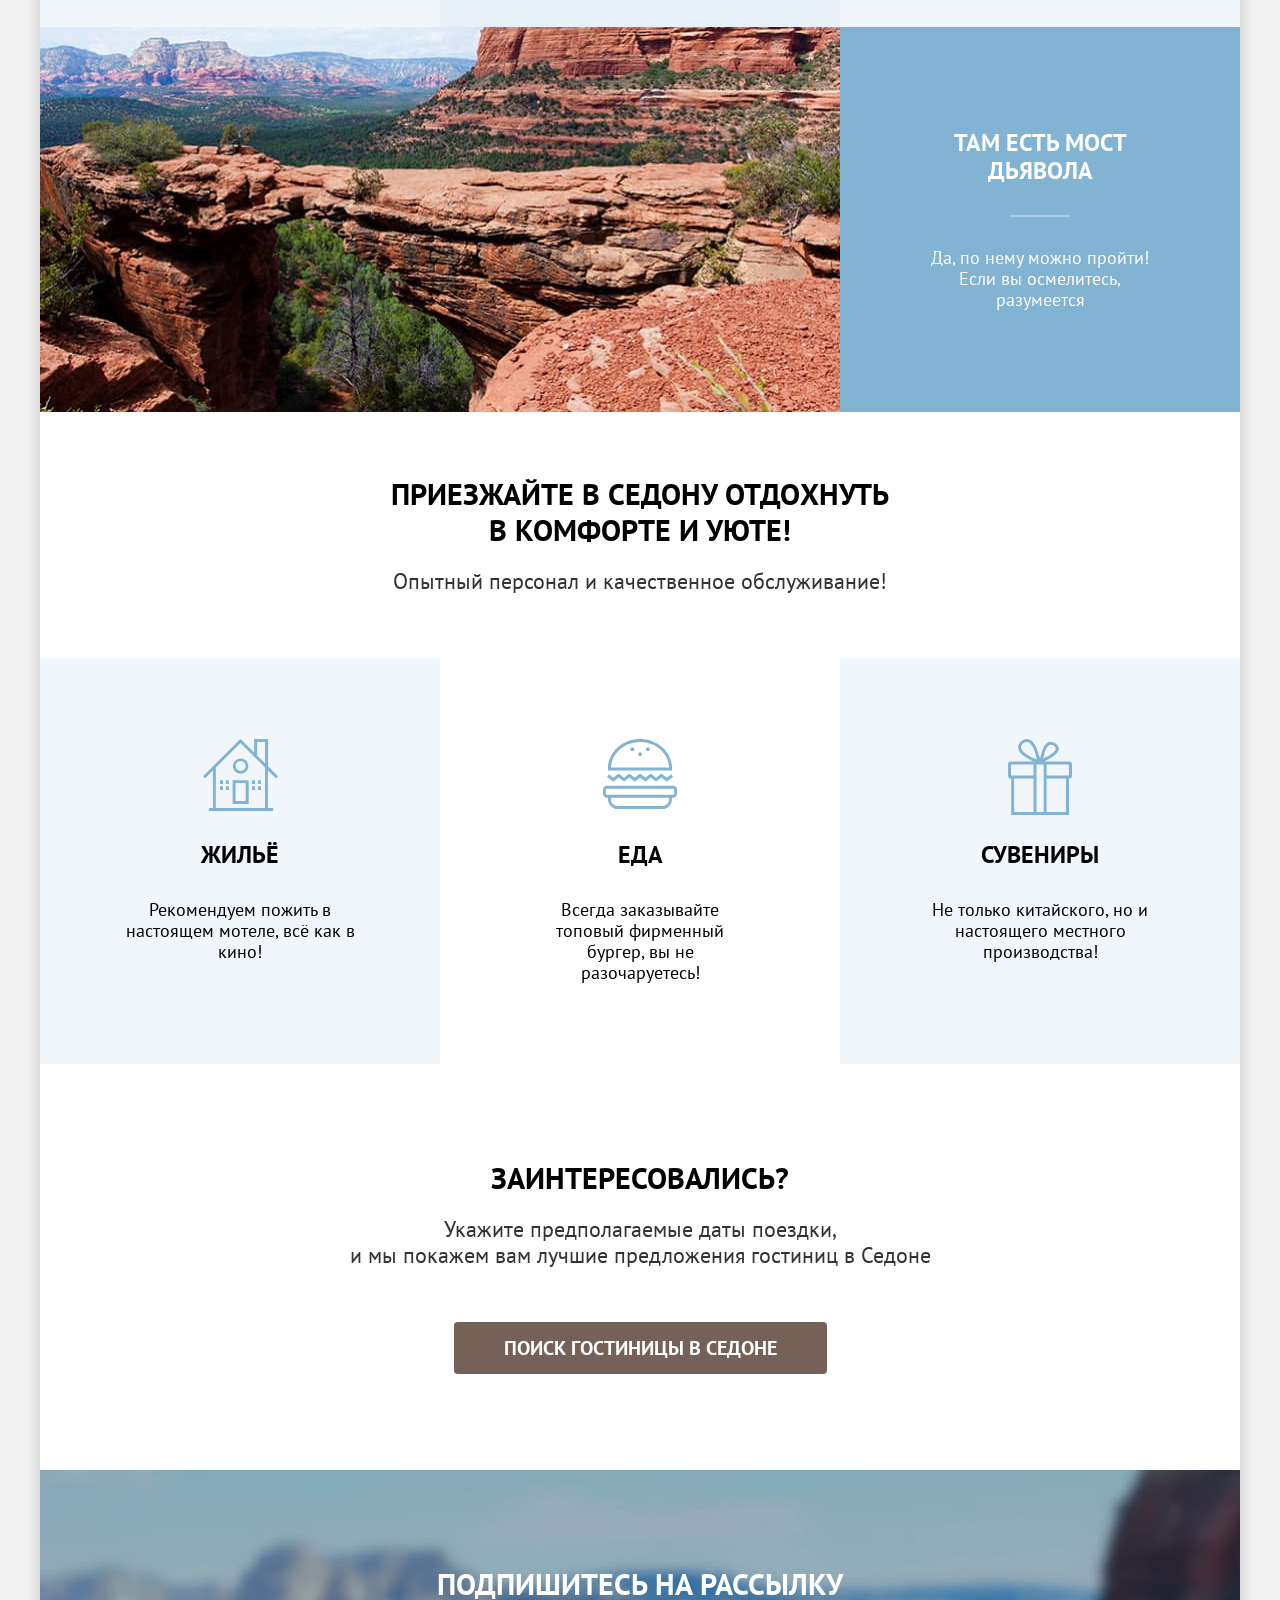
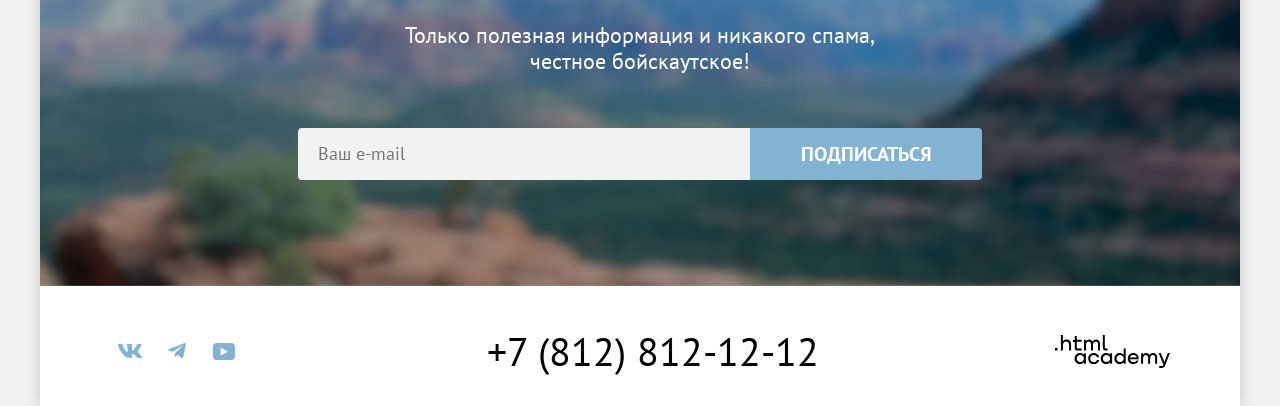
==== commit 59280622: "Добавляет корректировки (к защите)" ====
--- a/index.html
+++ b/index.html
@@ -202,7 +202,8 @@
             Только полезная информация и никакого спама, <br>честное бойскаутское!</br>
           </p>
           <form class="mailing-form" action="https://echo.htmlacademy.ru/" method="post">
-            <input class="mailing-input" type="email" name="login" placeholder="Ваш e-mail" required>
+            <label class="visually-hidden" for="subscribe"> Ваш email </label>
+            <input class="mailing-input" type="email" name="login" id="subscribe" placeholder="Ваш e-mail" required>
             <button class="button mailing-button" type="submit">
               Подписаться
             </button>
@@ -299,14 +300,15 @@
               <button class="calendar-button" type="button"> </button>
             </div>
             <div class="group-form-big">
-              <label class="big-label label-name"> Взрослые: </label>
+              <label class="big-label label-name" for="big-man"> Взрослые: </label>
               <div class="group-contaiver-big">
                 <button class="minus-button  regulate-button" type="button">
                   <span class="visually-hidden">
                     Минус
                   </span>
                 </button>
-                <input class="big-men-input" type="text" name="big" value="2" placeholder="Укажите количество взрослых">
+                <input class="big-men-input" type="text" name="big" id="big-man" value="2"
+                  placeholder="Укажите количество взрослых">
                 <button class="plus-button regulate-button" type="button">
                   <span class="visually-hidden">
                     Плюс
@@ -315,12 +317,12 @@
               </div>
             </div>
             <div class="group-form-children">
-              <label class="children-label label-name"> Дети: </label>
+              <label class="children-label label-name" for="small-man"> Дети: </label>
               <div class="group-contaiver-children">
                 <button class="minus-button regulate-button" type="button">
                   <span class="visually-hidden"> Минус </span>
                 </button>
-                <input class="children-input" type="text" name="children" value="2"
+                <input class="children-input" type="text" name="children" id="small-man" value="2"
                   placeholder="Укажите количество детей">
                 <button class="plus-button regulate-button" type="button">
                   <span class="visually-hidden">
@@ -338,9 +340,8 @@
               Закрыть
             </span>
           </button>
+        </section>
       </div>
-      </section>
-    </div>
     </div>
   </body>
 
--- a/styles/styles.css
+++ b/styles/styles.css
@@ -60,7 +60,6 @@
   flex-grow: 1;
 }
 
-/* Кнопки */
 .button {
   font-family: inherit;
   font-size: 20px;
@@ -82,7 +81,6 @@
   color: #000000;
 }
 
-/* для логотипа*/
 .navigation-logo-image {
   display: block;
 }
@@ -107,12 +105,10 @@
   padding: 0;
   margin: 0;
   list-style-type: none;
-  /*   gap: 4px; */
 }
 
 .navigation-list-user {
   justify-content: flex-end;
-  /*   gap: 4px; */
 }
 
 .navigation-link,
@@ -187,6 +183,7 @@
   padding: 8px 34px;
   align-items: center;
   min-height: 36px;
+  width: 160px;
 }
 
 .navigation-link-user-goto:hover,
@@ -263,7 +260,6 @@
   vertical-align: middle;
 }
 
-/* Фоновая картинка в херо блоке */
 .hero-section {
   background-image: url("../images/index/collar-index.svg"), url("../images/index/index-photo.jpg");
   background-color: #909ba2;
@@ -274,7 +270,6 @@
   background-size: 100%, cover;
 }
 
-/* Призывы к действию */
 .section-describes {
   font-weight: 700;
   font-size: 30px;
@@ -314,7 +309,6 @@
   padding: 96px 304px;
 }
 
-/* Список: преимущества и сервис */
 .advantages-list {
   margin: 0;
   margin-top: 21px;
@@ -472,7 +466,6 @@
   color: #ffffff;
   cursor: default;
 }
-
 
 /* Подвал сайта */
 .mailing,
@@ -723,6 +716,8 @@
   margin-bottom: 40px;
   list-style-type: none;
   position: relative;
+  gap: 10px;
+  list-style: none;
 }
 
 .breadcrumbs-link {
@@ -745,7 +740,6 @@
 
 .breadcrumbs-link .house-icon {
   fill: #ffffff;
-  margin-right: 10px;
   display: flex;
   justify-content: center;
   align-items: center;
@@ -764,19 +758,22 @@
 }
 
 .breadcrumbs-link-catalog {
-  margin-left: 18px;
+  /* margin-left: 18px; */
   width: min-content;
 }
 
-.breadcrumbs-item:first-child::after {
+.breadcrumbs-item {
+  display: flex;
+  align-items: center;
+}
+
+.breadcrumbs-item:not(:last-child)::after {
   content: '';
   background-image: url("../images/catalog/arrow-right.svg");
   background-repeat: no-repeat;
   width: 8px;
   height: 20px;
-  position: absolute;
-  top: 0;
-  left: 23px;
+  margin-left: 10px;
 }
 
 .filter {
@@ -791,6 +788,7 @@
   padding: 0;
   border: 0;
   margin-right: 70px;
+  max-width: 150px;
 }
 
 .option:focus-within {
@@ -798,10 +796,10 @@
   border-radius: 4px;
 }
 
-/* чекбокс и радиокнопка*/
 .catalog-filter-group-price {
   margin-left: auto;
   margin-right: 70px;
+  max-width: 550px;
 }
 
 .rang-scale {
@@ -863,12 +861,13 @@
   grid-template-rows: 48px;
   grid-column-gap: 2px;
   width: 288px;
+}
+
+  .input-number {
   appearance: none;
   -webkit-appearance: none;
-  -moz-appearance: none;
-}
-
-/* Кнопки на странице каталога*/
+  -moz-appearance: textfield;
+}
 
 .button-catalog-container .button-catalog {
   display: block;
@@ -921,8 +920,6 @@
   box-sizing: border-box;
 }
 
-/* состояния кнопок на странице каталога*/
-
 .description-container .button-catalog:hover,
 .description-container .button-catalog:focus {
   background-color: #615048;
@@ -1424,6 +1421,8 @@
   box-sizing: border-box;
   padding: 8px 22px;
   border-radius: 4px;
+
+  background-color: #f2f2f2;
 }
 
 /* Пагинация*/
@@ -1521,7 +1520,6 @@
   background-color: rgba(251, 242, 242, 0.8);
 }
 
-/* активировать */
 .modal-container-close {
   display: none;
 }
